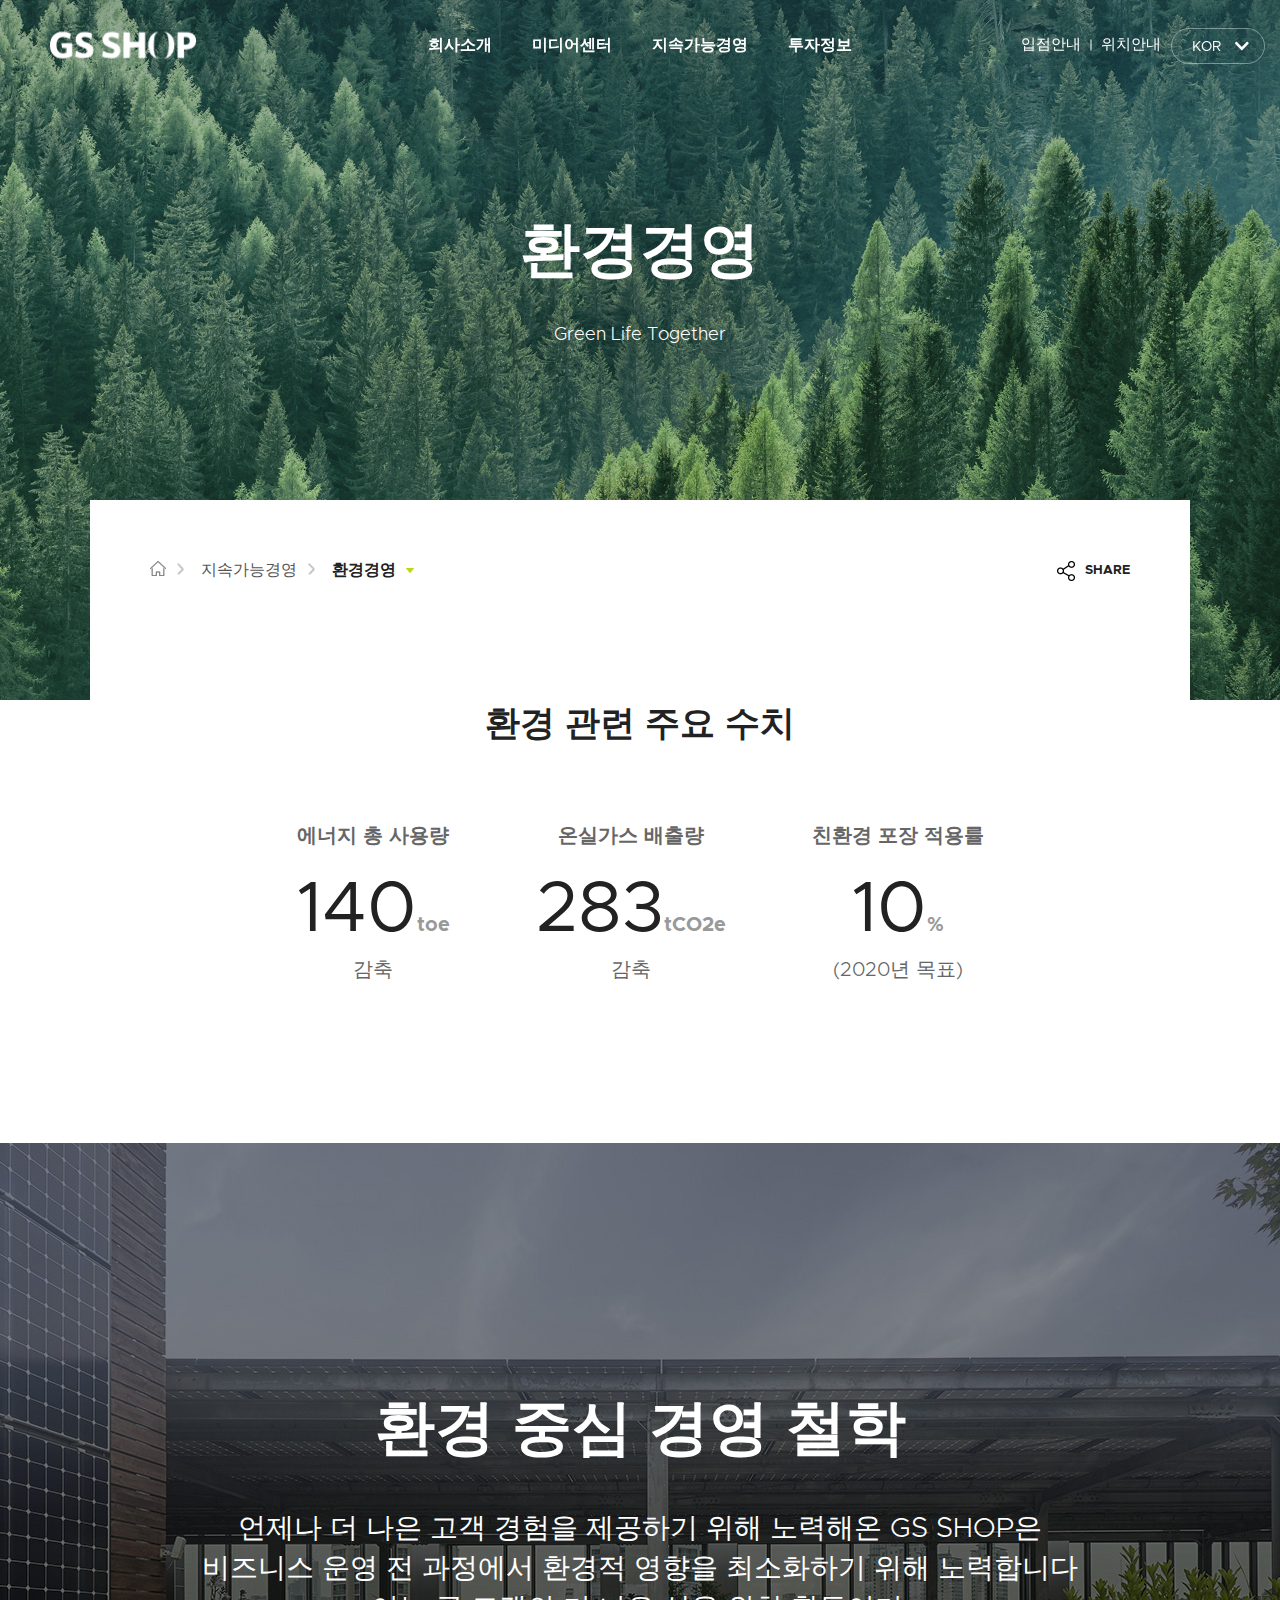
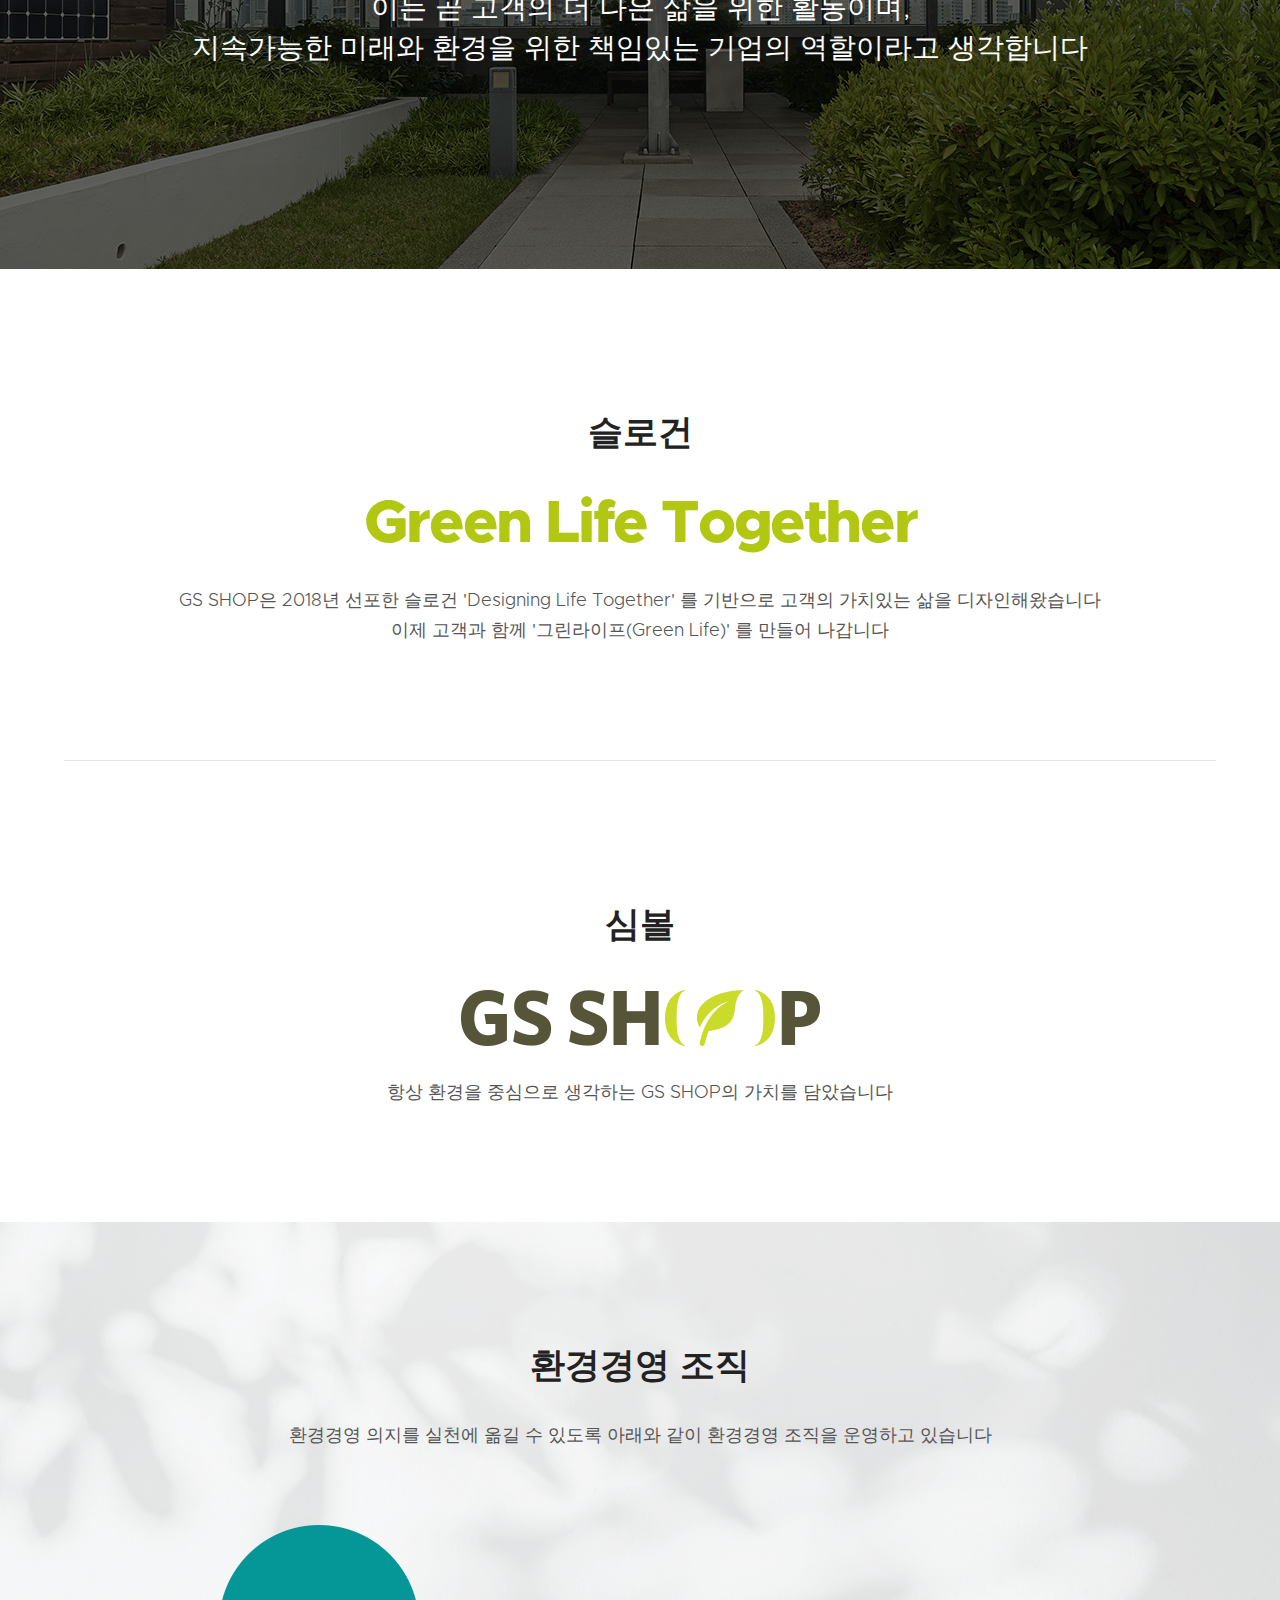
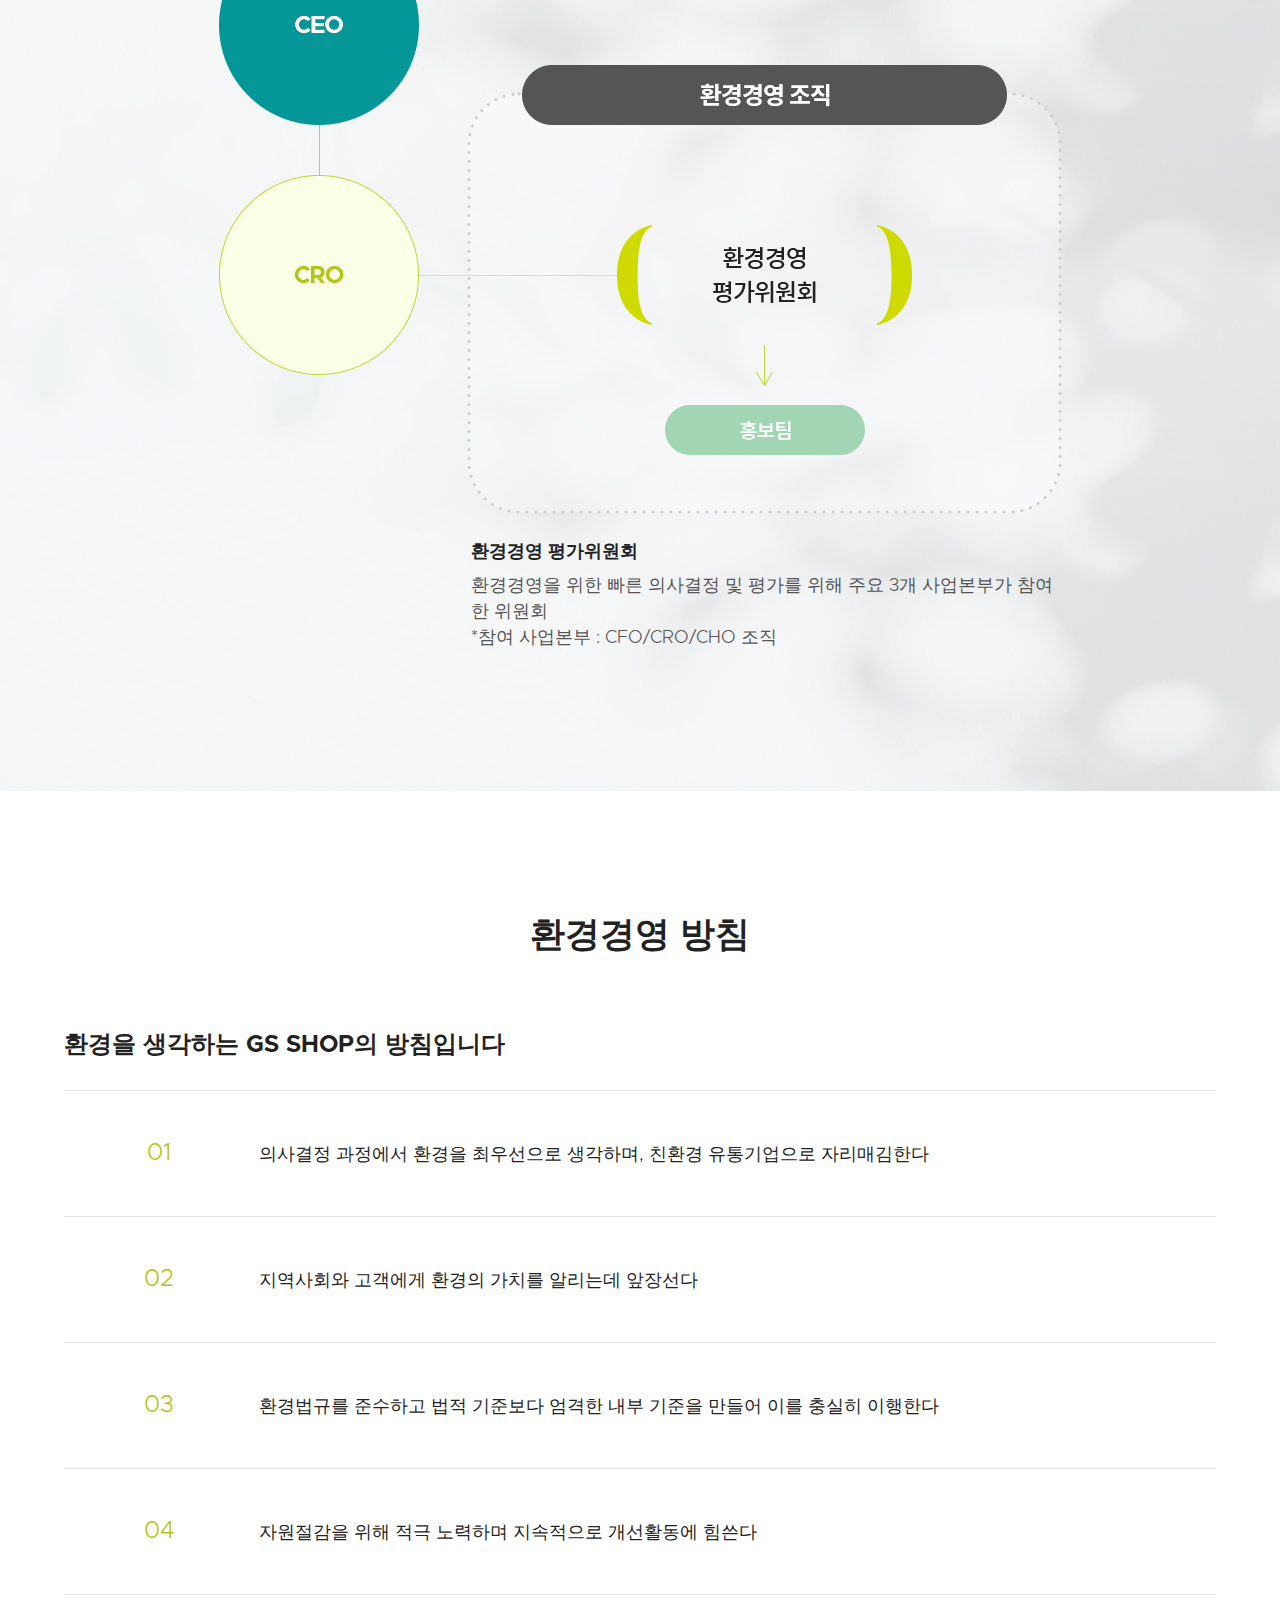
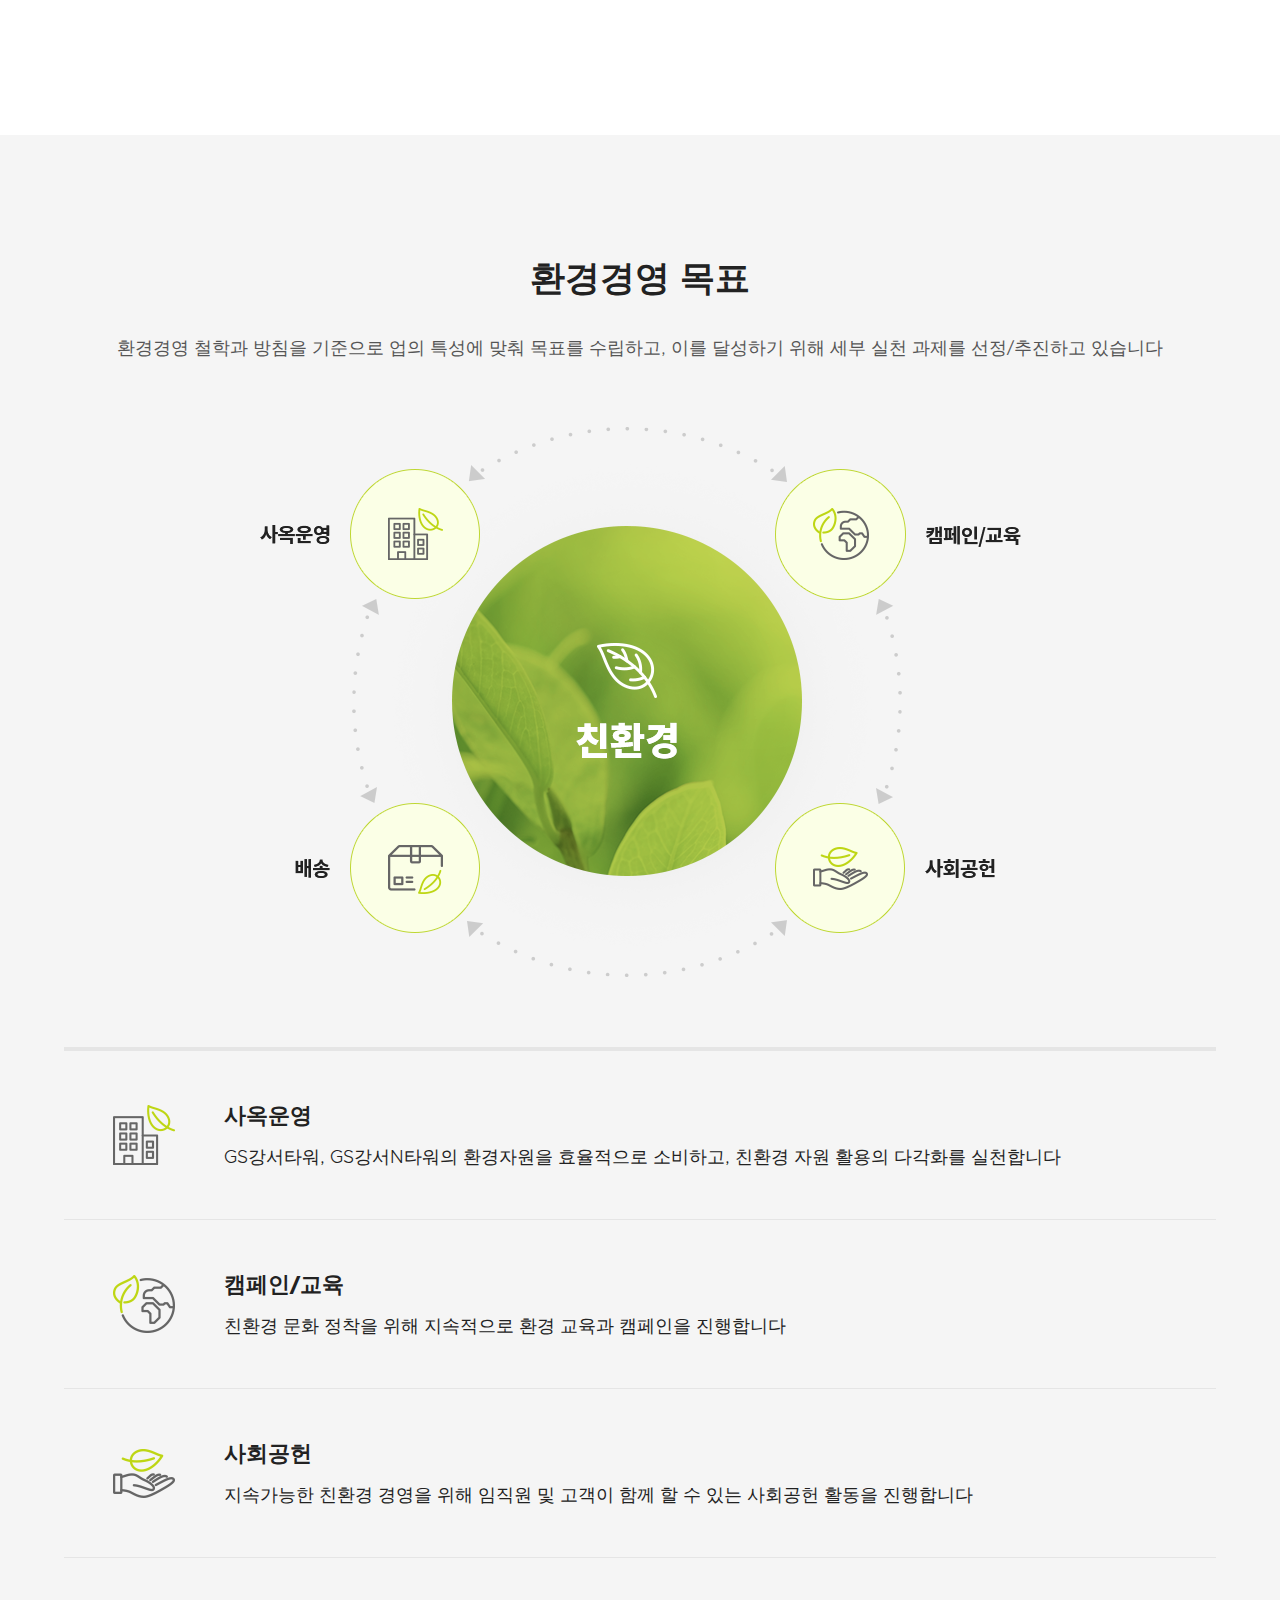
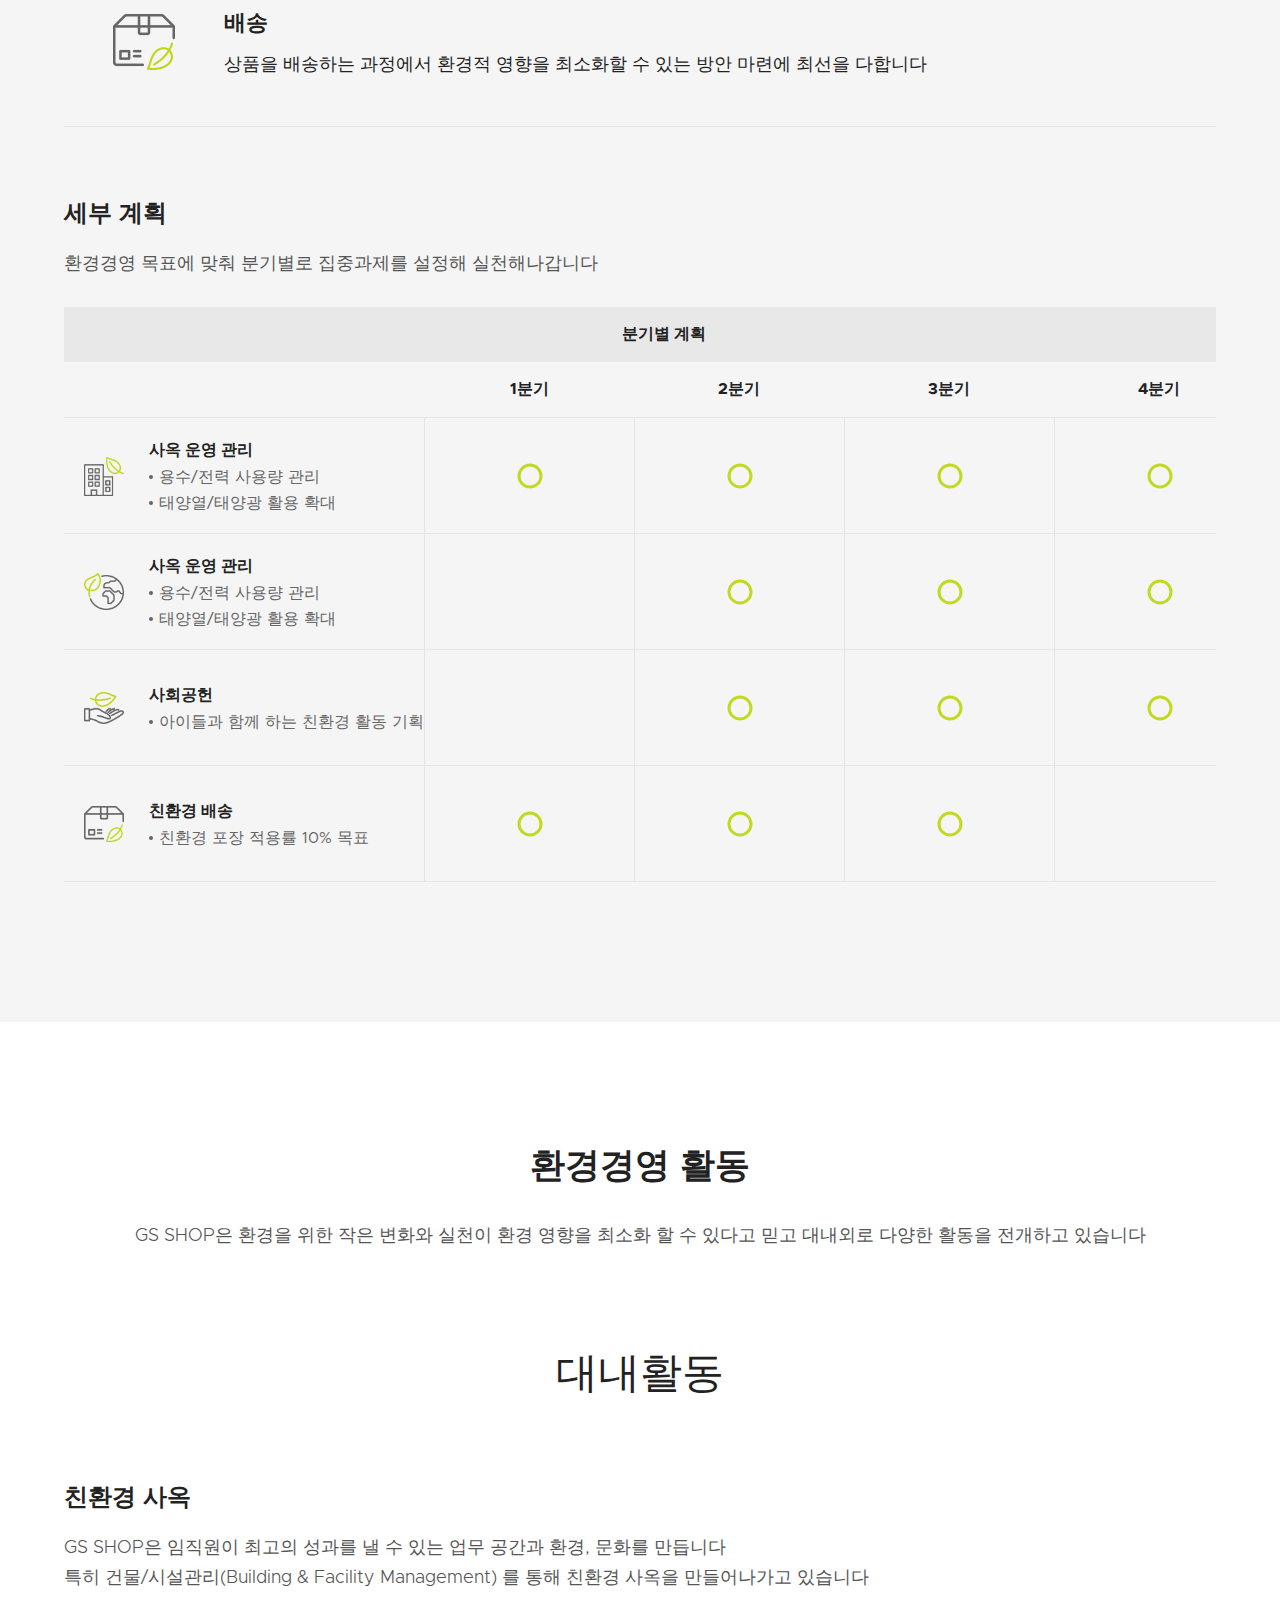
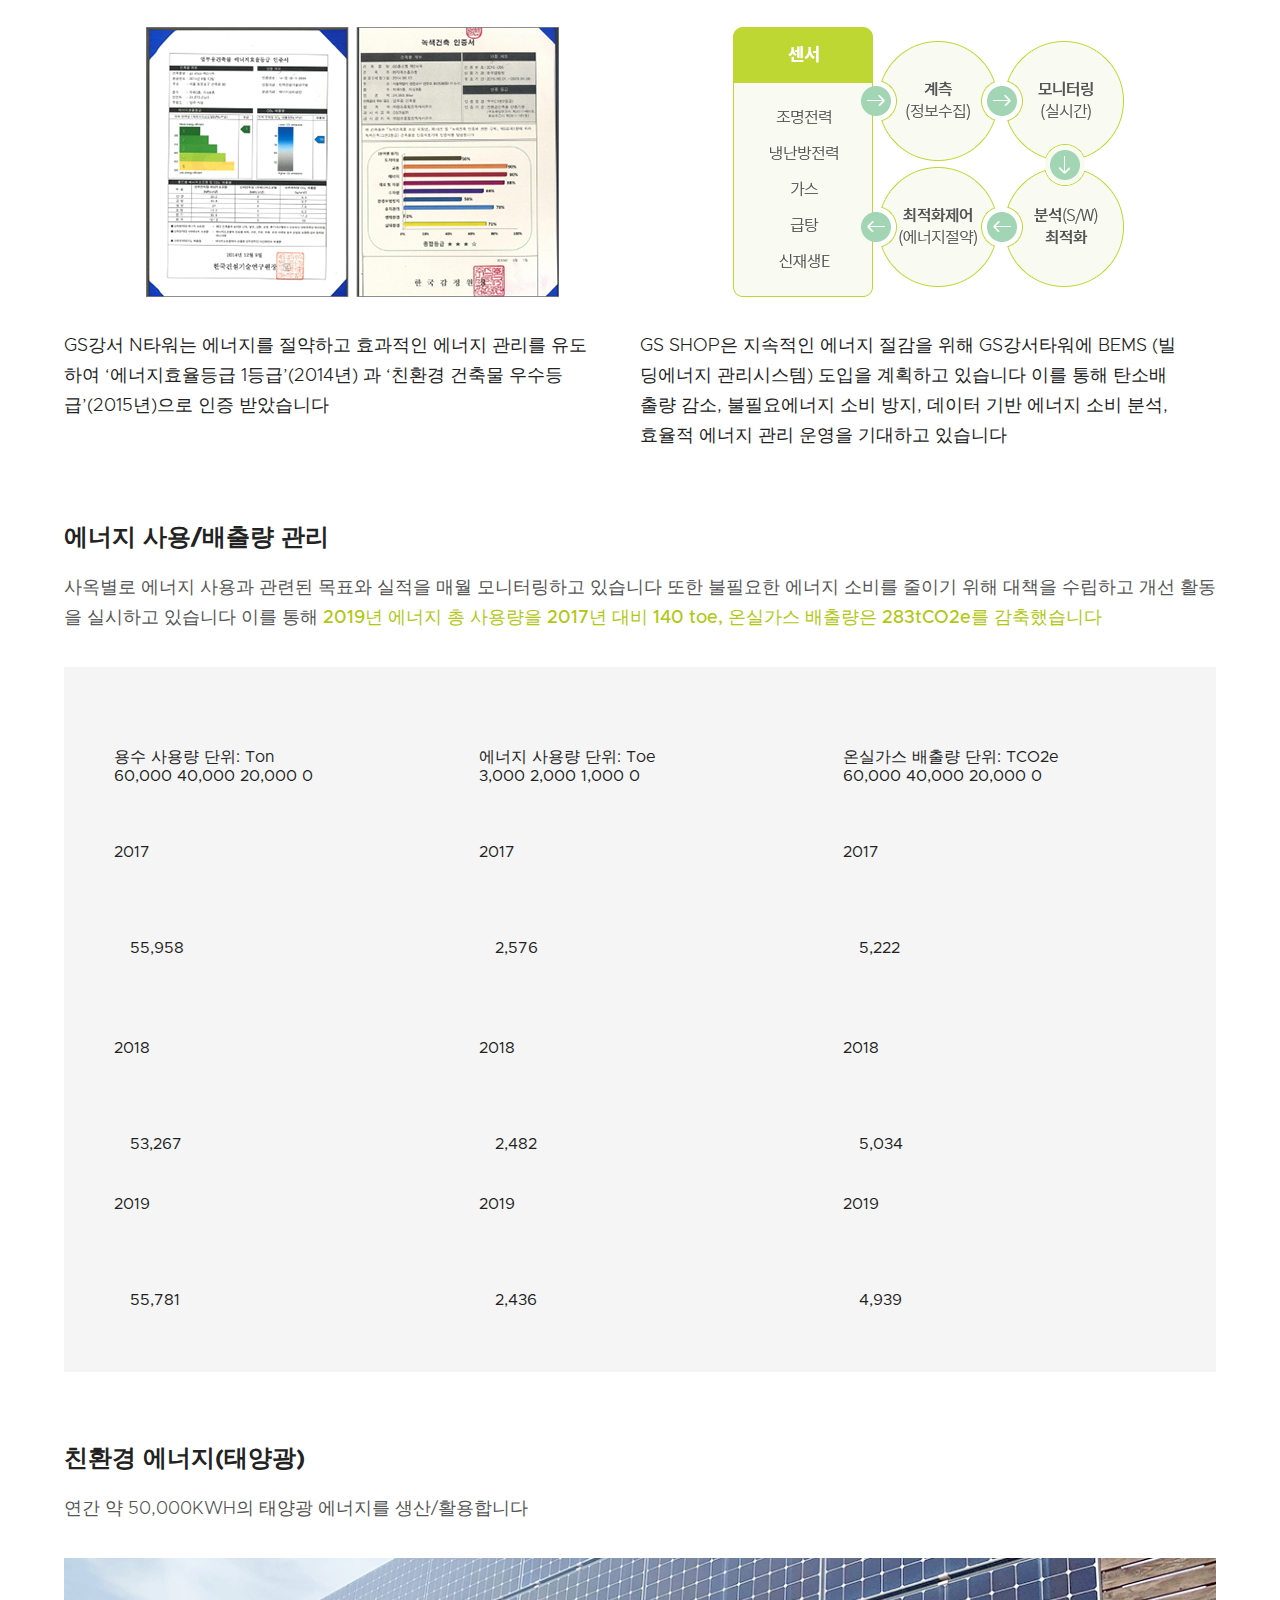
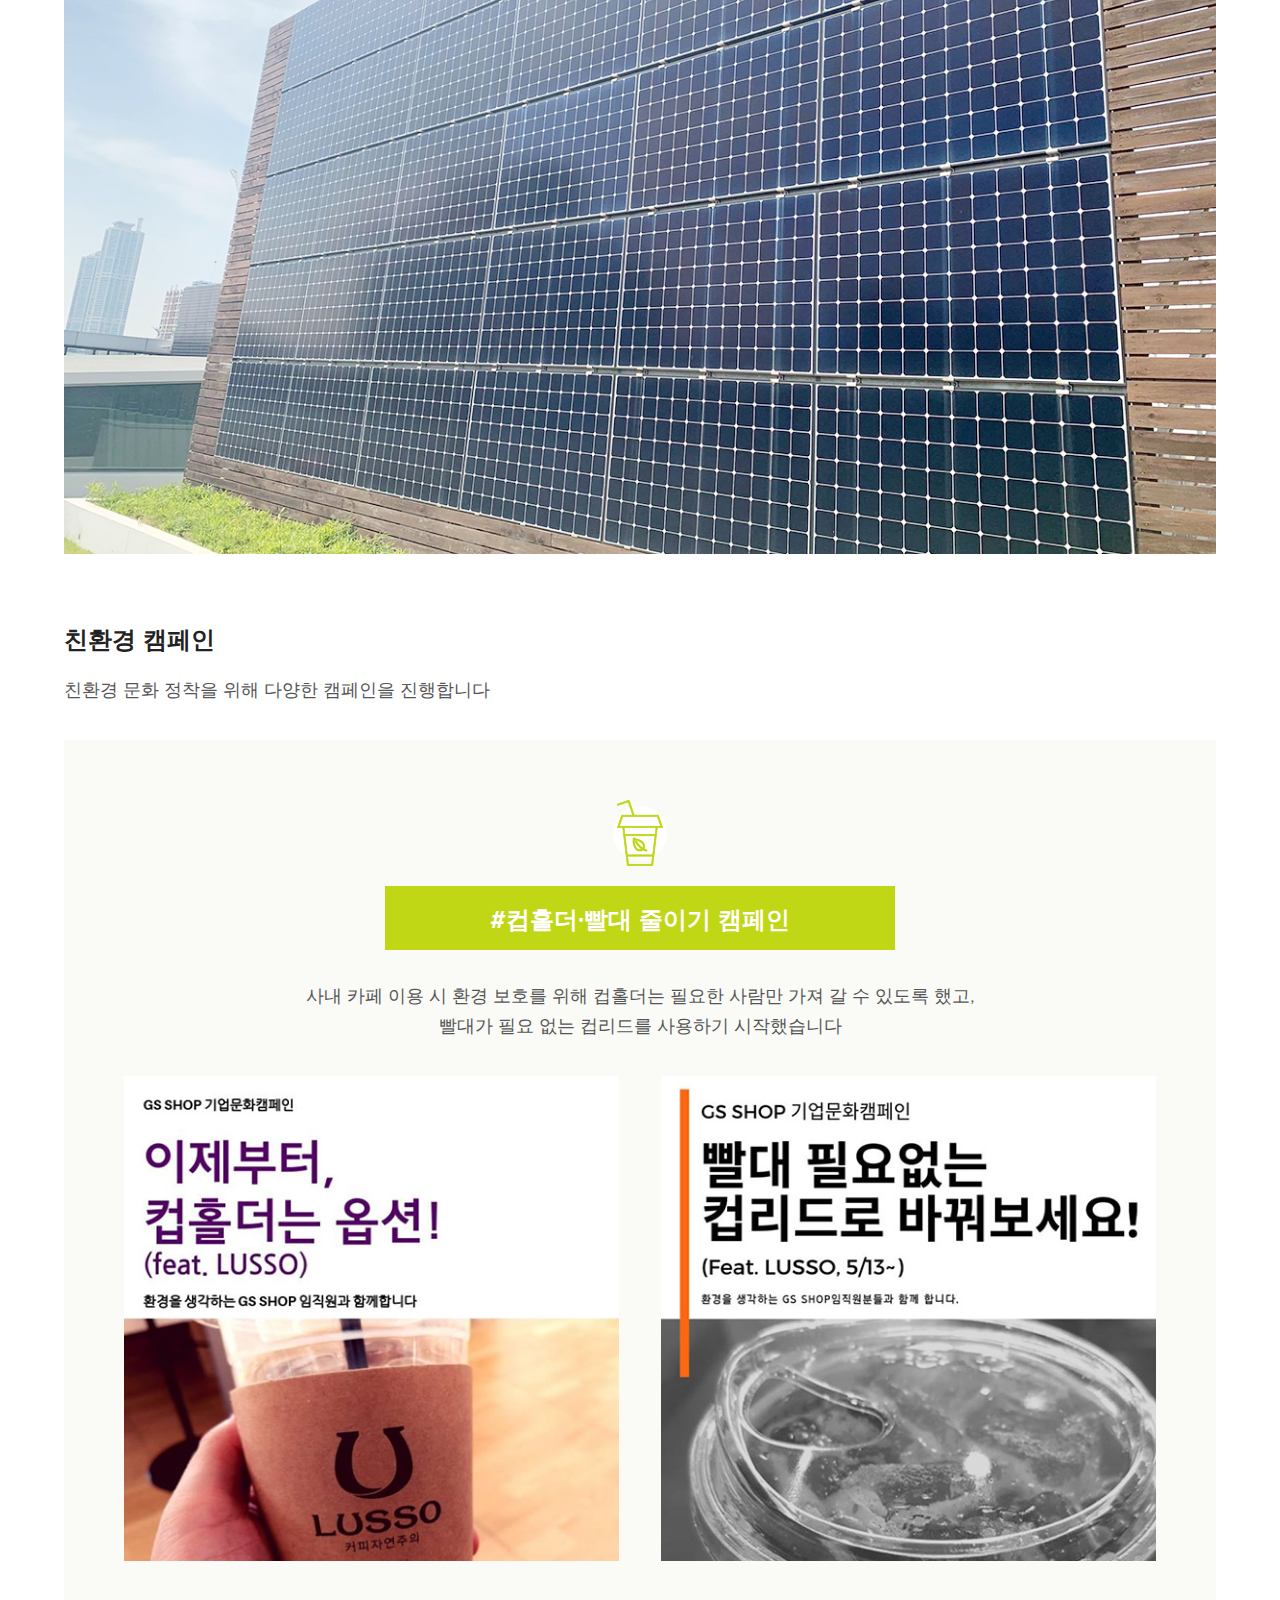
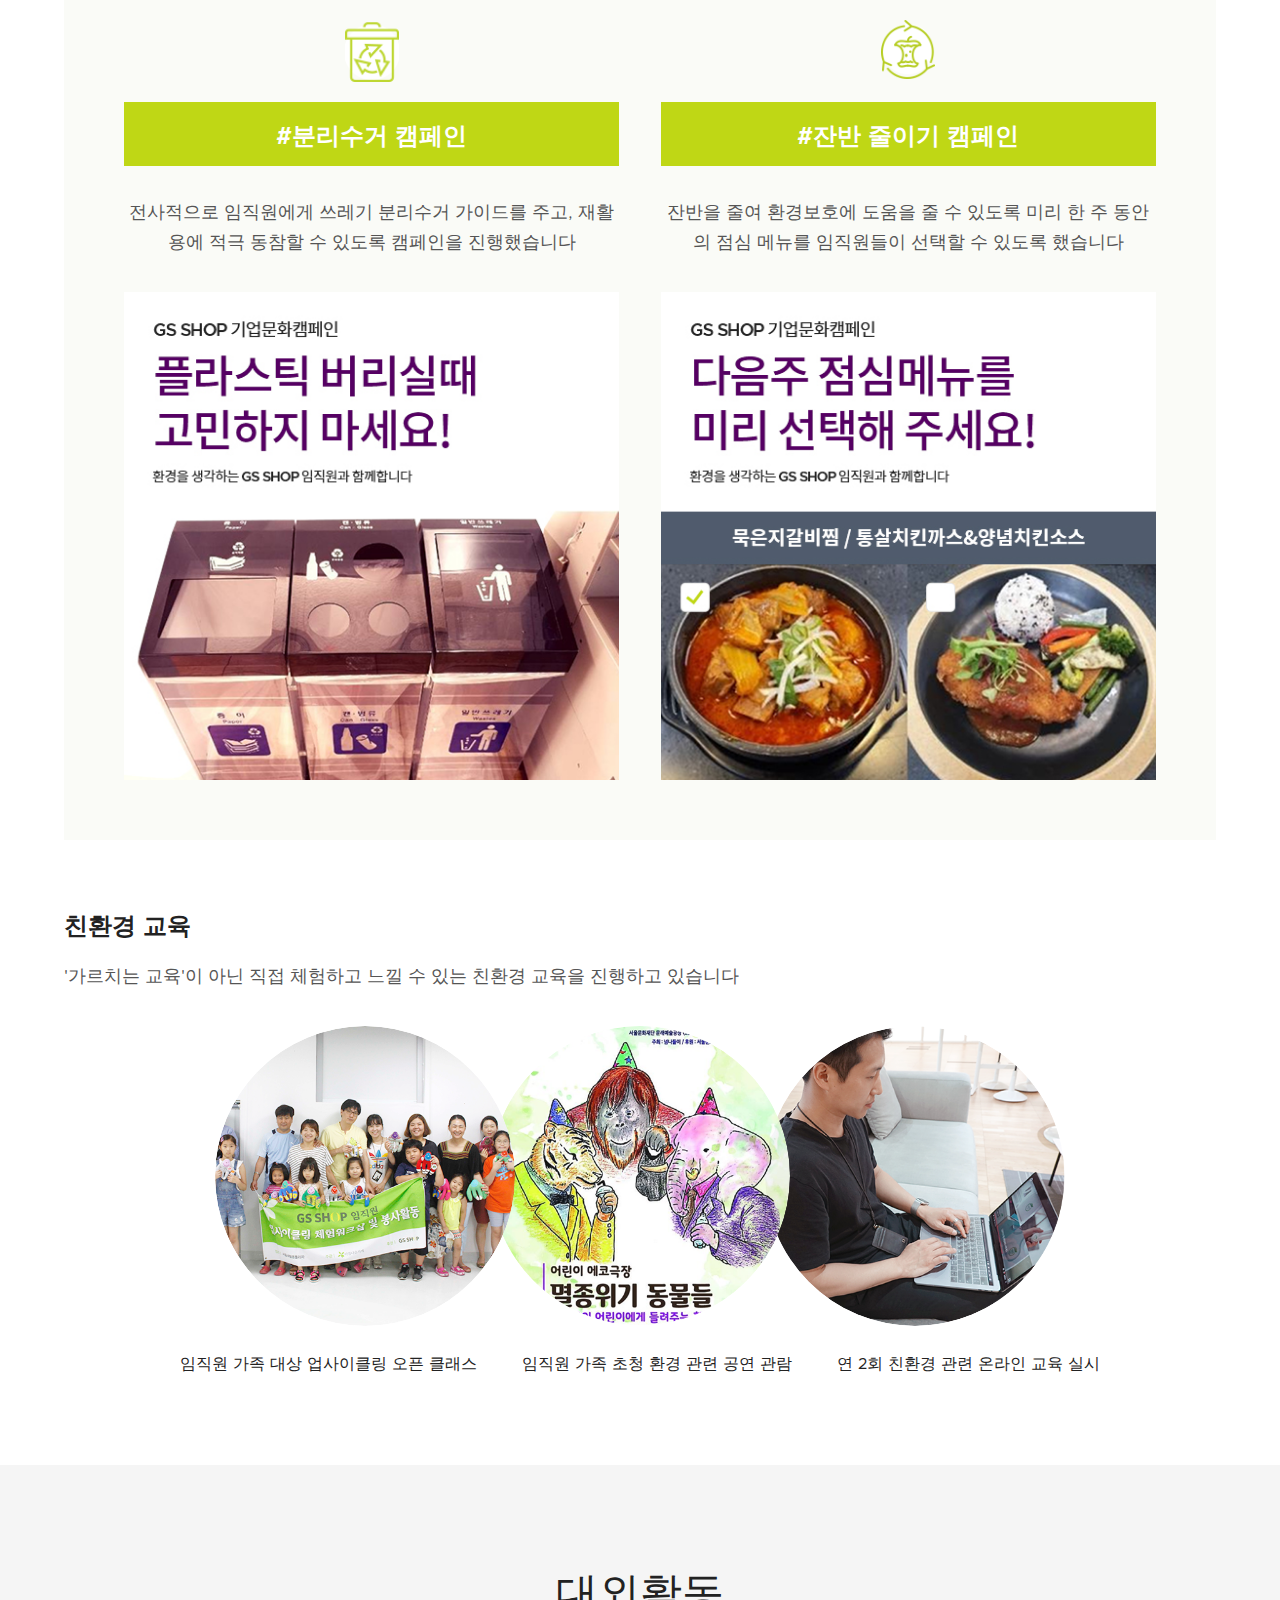
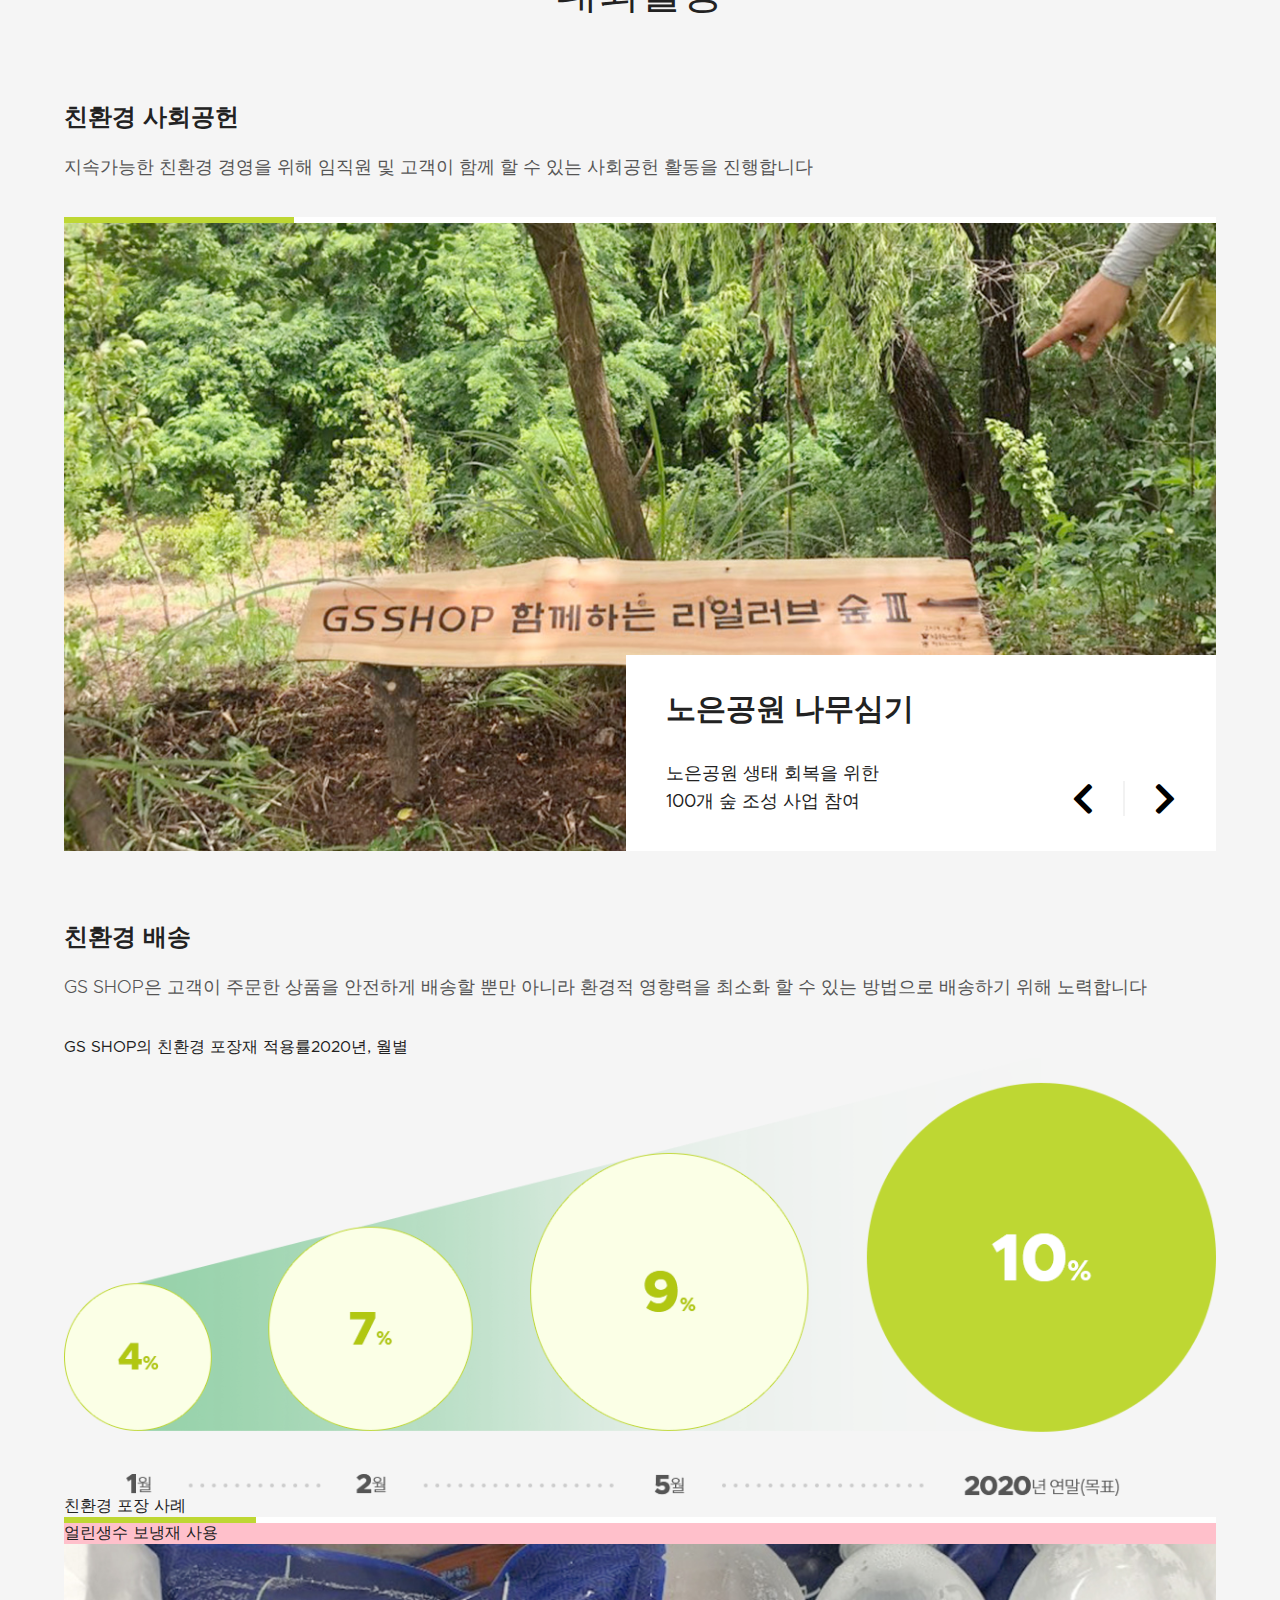
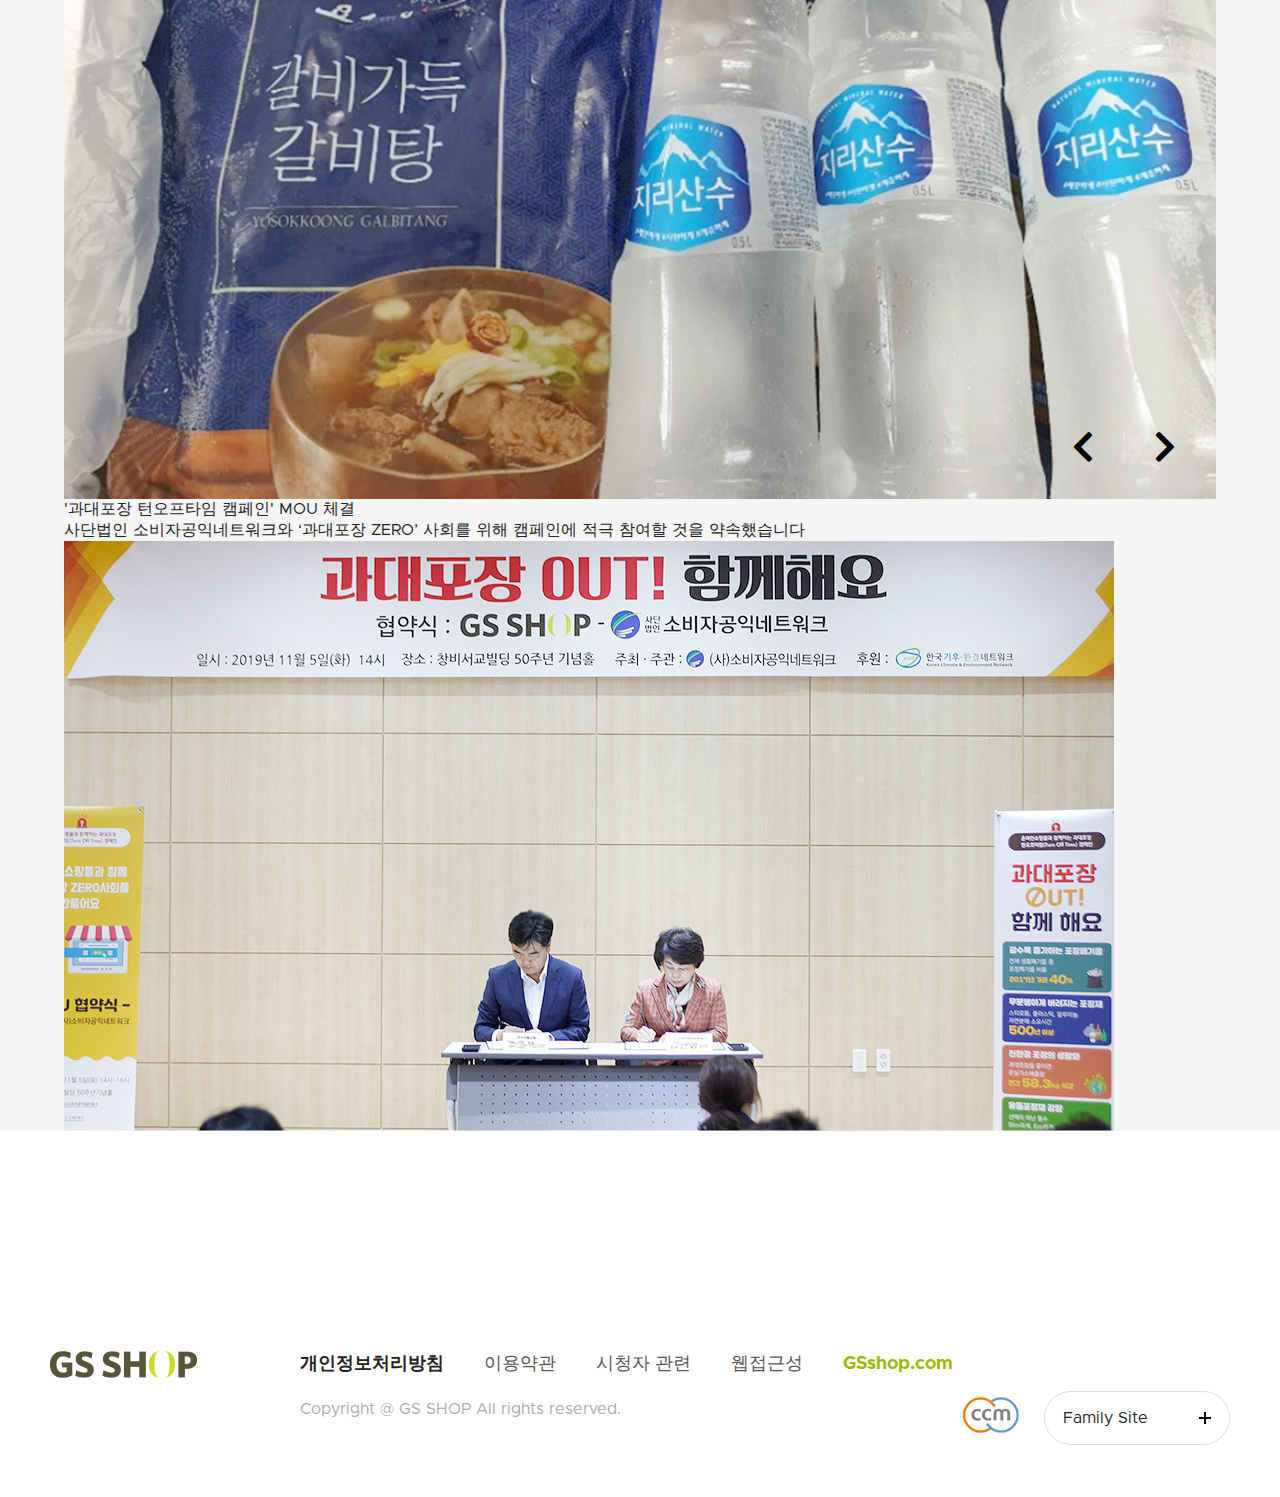
==== page/manege-environment.html @ 45866433 "Add files via upload" ====
<!DOCTYPE html>
<html lang="ko">
  <head>
    <meta charset="utf-8" />
    <meta http-equiv="X-UA-Compatible" content="IE=edge" />
    <meta name="viewport" content="width=device-width, initial-scale=1, viewport-fit=cover" />
    <meta name="keywords" content="GS SHOP, GS홈쇼핑, GS SHOP 홈페이지, GS홈쇼핑 홈페이지, GS홈쇼핑 기업사이트">
    <title>환경경영 | 지속가능경영 | GS SHOP</title>
    <meta name="description" content="GS SHOP(GS홈쇼핑)의 비전, 비즈니스, 기업문화, 뉴스, IR 관련 내용을 소개하는 공식 홈페이지 입니다. (지속가능경영 - 환경경영)">
    <link rel="shortcut icon" type="image/x-icon" href="../favicon.ico" />
    <link rel="stylesheet" href="../fa/css/all.min.css" />
    <link rel="stylesheet" href="../css/web-font.css" />
    <link rel="stylesheet" href="../css/style-pc.css" media="screen and (min-width: 1024px)" />
    <link rel="stylesheet" href="../css/style-m.css" media="screen and (max-width: 1023.9px)" />
    <script src="../js/jquery-3.5.1.min.js"></script>
    <script src="../js/common.js"></script>
  </head>

  <body class="sub manage environment">
    <div id="wrapper">
      <a href="#" id="skip-nav">메뉴 건너뛰기</a>
      <header id="header" class="">
        <h1><a href="../index.html"><img alt="GS SHOP" src="../img/logo_white.png" /><img alt="GS SHOP" src="../img/logo_color.png" /></a></h1>
        <a id="menu-m" href="#" class="mobile">
          <img alt="메뉴 열기" src="../img/icon-menu.png" />
          <img alt="메뉴 열기" src="../img/icon-menu-dark.png" />
        </a>
        <nav id="gnb">
          <ul class="pc">
            <li data-menu="introduce" class="">
              <a href="#">회사소개</a>
              <ul>
                <li data-menu="summary"><a href="#">회사개요</a></li>
                <li data-menu="history"><a href="#">연혁</a></li>
                <li data-menu="business"><a href="#">사업소개</a></li>
                <li data-menu="culture"><a href="#">기업문화</a></li>
              </ul>
            </li>
            <li data-menu="media">
              <a href="#">미디어센터</a>
              <ul>
                <li data-menu="news"><a href="#">NEWS</a></li>
                <li data-menu="on-air"><a href="#">ON-AIR</a></li>
                <li data-menu="indise-story"><a href="#">INSIDE STORY</a></li>
              </ul>
            </li>
            <li data-menu="manage">
              <a href="#">지속가능경영</a>
              <ul>
                <li data-menu="contribution"><a href="#">사회공헌</a></li>
                <li data-menu="environment"><a href="./page/manege-environment.html">환경경영</a></li>
                <li data-menu="shared-growth"><a href="#">동반성장</a></li>
                <li data-menu="future"><a href="#">미래성장</a></li>
                <li data-menu="ethics"><a href="#">윤리경영</a></li>
              </ul>
            </li>
            <li data-menu="invest" class="on">
              <a href="#">투자정보</a>
              <ul>
                <li data-menu="ir-info"><a href="#">IR정보</a></li>
                <li data-menu="performance"><a href="#">경영실적</a></li>
                <li data-menu="structure"><a href="#">기업지배구조</a></li>
              </ul>
            </li>
          </ul>
          <a class="hire pc" href="#">인재채용<br />바로가기</a>
  
          <div id="top-mobile" class="mobile">
            <a class="close mobile" href="#"><img src="../img/icon-close.png" alt="네비게이션 메뉴 닫기"></a>
            <a class="logo" href="index.html"><img alt="GS SHOP" src="../img/logo_color.png" /></a>
            <ul class="lang">
              <li class="on"><a href="#">KOR</a></li>
              <li><a href="#">ENG</a></li>
            </ul>
          </div>
          <div class="scroll mobile">
            <ul>
              <li data-menu="introduce">
                <a href="#">회사소개<i class="fas fa-chevron-down"><span>열기</span></i><i class="fas fa-chevron-up"><span>닫기</span></i></a>
                <ul>
                  <li data-menu="summary"><a href="#">회사개요</a></li>
                  <li data-menu="history"><a href="#">연혁</a></li>
                  <li data-menu="business"><a href="#">사업소개</a></li>
                  <li data-menu="culture"><a href="#">기업문화</a></li>
                </ul>
              </li>
              <li data-menu="media">
                <a href="#">미디어센터<i class="fas fa-chevron-down"><span>열기</span></i><i class="fas fa-chevron-up"><span>닫기</span></i></a>
                <ul>
                  <li data-menu="news"><a href="#">NEWS</a></li>
                  <li data-menu="on-air"><a href="#">ON-AIR</a></li>
                  <li data-menu="indise-story"><a href="#">INSIDE STORY</a></li>
                </ul>
              </li>
              <li data-menu="manage">
                <a href="#">지속가능경영<i class="fas fa-chevron-down"><span>열기</span></i><i class="fas fa-chevron-up"><span>닫기</span></i></a>
                <ul>
                  <li data-menu="contribution"><a href="#">사회공헌</a></li>
                  <li data-menu="environment"><a href="#">환경경영</a></li>
                  <li data-menu="shared-growth"><a href="#">동반성장</a></li>
                  <li data-menu="future"><a href="#">미래성장</a></li>
                  <li data-menu="ethics"><a href="#">윤리경영</a></li>
                </ul>
              </li>
              <li data-menu="invest" class="">
                <a href="#">투자정보<i class="fas fa-chevron-down"><span>열기</span></i><i class="fas fa-chevron-up"><span>닫기</span></i></a>
                <ul>
                  <li data-menu="ir-info"><a href="#">IR정보</a></li>
                  <li data-menu="performance"><a href="#">경영실적</a></li>
                  <li data-menu="structure"><a href="#">기업지배구조</a></li>
                </ul>
              </li>
            </ul>
            <a class="hire" href="#">인재채용<br />바로가기</a>
          </div>
          <p id="info-mobile" class="mobile">
            <a href="#">입점안내</a>
            <a href="#">위치안내</a>
          </p>
        </nav>
  
        <ul id="top-menu" class="pc">
          <li><a href="#">입점안내</a></li>
          <li><a href="#">위치안내</a></li>
          <li class="lang">
            <a href="#">KOR</a>
            <a href="#">ENG</a>
          </li>
          <span class="chevron">
            <i class="fas fa-chevron-down"><span>언어 열기</span></i>
            <i class="fas fa-chevron-up"><span>언어 닫기</span></i>
          </span>
        </ul>
      </header>

      <main id="main">
        <div id="sub-visual">
          <h2>환경경영<p>Green Life Together</p></h2>
          <nav id="lnb">
            <ol class="clearfix">
              <li><img src="../img/environment-icon-01.png" alt="home" /></li>
              <li>지속가능경영</li>
              <li class="nav">
                <em><a href="#">환경경영</a></em>
                <ul>
                  <li><a href="#">사회공헌</a></li>
                  <li><a href="#">환경경영</a></li>
                  <li><a href="#">동반성장</a></li>
                  <li><a href="#">미래성장</a></li>
                  <li><a href="#">윤리경영</a></li>
                </ul>
              </li>
            </ol>
            <a class="share" href="#">SHARE</a>
          </nav>
        </div>

        <section id="intro">
          <em class="title">환경 관련 주요 수치</em>
          <ul class="value">
            <li>
              에너지 총 사용량
              <em><strong>140<span class="unit">toe</span></strong>감축</em>
            </li>
            <li>
              온실가스 배출량
              <em><strong>283<span class="unit">tCO2e</span></strong>감축</em>
            </li>
            <li>
              친환경 포장 적용률
              <em><strong>10<span class="unit">%</span></strong>(2020년 목표)</em>
            </li>
          </ul>
          <div class="philosophy">
            <h3>환경 중심 경영 철학</h3>
            <p>언제나 더 나은 고객 경험을 제공하기 위해 노력해온 GS SHOP은<br />비즈니스 운영 전 과정에서 환경적 영향을 최소화하기 위해 노력합니다<br />이는 곧 고객의 더 나은 삶을 위한 활동이며,<br />지속가능한 미래와 환경을 위한 책임있는 기업의 역할이라고 생각합니다</p>
          </div>
          <div class="meaning">
            <em>슬로건</em>
            <strong>Green Life Together</strong>
            <p class="desc">GS SHOP은 2018년 선포한 슬로건 'Designing Life Together' 를 기반으로 고객의 가치있는 삶을 디자인해왔습니다<br />이제 고객과 함께 '그린라이프(Green Life)' 를 만들어 나갑니다</p>
          </div>
          <div class="meaning">
            <em>심볼</em>
            <strong><img src="../img/environment-symbol.png" alt="GS SHOP" /></strong>
            <p class="desc">항상 환경을 중심으로 생각하는 GS SHOP의 가치를 담았습니다</p>
          </div>
        </section>

        <section id="organize">
          <h3 class="title">환경경영 조직<p class="desc">환경경영 의지를 실천에 옮길 수 있도록 아래와 같이 환경경영 조직을 운영하고 있습니다</p></h3>
          <img src="../img/environment-organization.png" alt="">
          <div>
            <em>환경경영 평가위원회</em>
            <p class="desc">환경경영을 위한 빠른 의사결정 및 평가를 위해 주요 3개 사업본부가 참여한 위원회<br />*참여 사업본부 : CFO/CRO/CHO 조직</p>
          </div>

        </section>

        <section id="policy">
          <h3 class="title">환경경영 방침</h3>
          <em class="sub-title">환경을 생각하는 GS SHOP의 방침입니다</em>
          <ol class="list-table">
            <li><span>01</span> 의사결정 과정에서 환경을 최우선으로 생각하며, 친환경 유통기업으로 자리매김한다</li>
            <li><span>02</span> 지역사회와 고객에게 환경의 가치를 알리는데 앞장선다</li>
            <li><span>03</span> 환경법규를 준수하고 법적 기준보다 엄격한 내부 기준을 만들어 이를 충실히 이행한다</li>
            <li><span>04</span> 자원절감을 위해 적극 노력하며 지속적으로 개선활동에 힘쓴다</li>
          </ol>
        </section>

        <section id="goal">
          <h3 class="title">환경경영 목표<p class="desc">환경경영 철학과 방침을 기준으로 업의 특성에 맞춰 목표를 수립하고, 이를 달성하기 위해 세부 실천 과제를 선정/추진하고 있습니다</p></h3>
          <img src="../img/environment-goal.png" alt="친환경적인 사옥운영, 캠페인과 교육. 사회공헌, 배송">
          <ul class="list-table">
            <li>
              <em>사옥운영</em>
              <p>GS강서타워, GS강서N타워의 환경자원을 효율적으로 소비하고, 친환경 자원 활용의 다각화를 실천합니다</p>
            </li>
            <li>
              <em>캠페인/교육</em>
              <p>친환경 문화 정착을 위해 지속적으로 환경 교육과 캠페인을 진행합니다</p>
            </li>
            <li>
              <em>사회공헌</em>
              <p>지속가능한 친환경 경영을 위해 임직원 및 고객이 함께 할 수 있는 사회공헌 활동을 진행합니다</p>
            </li>
            <li>
              <em>배송</em>
              <p>상품을 배송하는 과정에서 환경적 영향을 최소화할 수 있는 방안 마련에 최선을 다합니다</p>
            </li>
          </ul>
          <em class="sub-title">세부 계획</em>
          <p class="desc">환경경영 목표에 맞춰 분기별로 집중과제를 설정해 실천해나갑니다</p>
          <div class="table-wrapper">
            <table>
              <caption>분기별 계획</caption>
              <thead>
                <tr>
                  <th></th>
                  <th>1분기</th>
                  <th>2분기</th>
                  <th>3분기</th>
                  <th>4분기</th>
                </tr>
              </thead>
              <tbody>
                <tr>
                  <th>
                    사옥 운영 관리
                    <ul>
                      <li>용수/전력 사용량 관리</li>
                      <li>태양열/태양광 활용 확대</li>
                    </ul>
                  </th>
                  <td class="circle">동그라미</td>
                  <td class="circle">동그라미</td>
                  <td class="circle">동그라미</td>
                  <td class="circle">동그라미</td>
                </tr>
                <tr>
                  <th>
                    사옥 운영 관리
                    <ul>
                      <li>용수/전력 사용량 관리</li>
                      <li>태양열/태양광 활용 확대</li>
                    </ul>
                  </th>
                  <td></td>
                  <td class="circle">동그라미</td>
                  <td class="circle">동그라미</td>
                  <td class="circle">동그라미</td>
                </tr>
                <tr>
                  <th>
                    사회공헌
                    <ul>
                      <li>아이들과 함께 하는 친환경 활동 기획</li>
                    </ul>
                  </th>
                  <td></td>
                  <td class="circle">동그라미</td>
                  <td class="circle">동그라미</td>
                  <td class="circle">동그라미</td>
                </tr>
                <tr>
                  <th>
                    친환경 배송
                    <ul>
                      <li>친환경 포장 적용률 10% 목표</li>
                    </ul>
                  </th>
                  <td class="circle">동그라미</td>
                  <td class="circle">동그라미</td>
                  <td class="circle">동그라미</td>
                  <td></td>
                </tr>
              </tbody>
            </table>
          </div>
        </section>

        <section id="activity">
          <h3 class="title">환경경영 활동 <p class="desc">GS SHOP은 환경을 위한 작은 변화와 실천이 환경 영향을 최소화 할 수 있다고 믿고 대내외로 다양한 활동을 전개하고 있습니다</p></h3>
          <dl>
            <dt><h4>대내활동</h4></dt>
            <dd>
              <ul>
                <li class="float-parent">
                  <em class="sub-title">친환경 사옥</em>
                  <p class="desc">GS SHOP은 임직원이 최고의 성과를 낼 수 있는 업무 공간과 환경, 문화를 만듭니다<br />특히 건물/시설관리(Building & Facility Management) 를 통해 친환경 사옥을 만들어나가고 있습니다</p>
                  <div class="left">
                    <img src="../img/environment-activity-in-01.jpg" alt="">
                    <p>GS강서 N타워는 에너지를 절약하고 효과적인 에너지 관리를 유도하여 ‘에너지효율등급 1등급’(2014년) 과 ‘친환경 건축물 우수등급’(2015년)으로 인증 받았습니다</p>
                  </div>
                  <div class="right">
                    <img src="../img/environment-activity-in-02.png" alt="">
                    <p>GS SHOP은 지속적인 에너지 절감을 위해 GS강서타워에 BEMS (빌딩에너지 관리시스템) 도입을 계획하고 있습니다 이를 통해 탄소배출량 감소, 불필요에너지 소비 방지, 데이터 기반 에너지 소비 분석, 효율적 에너지 관리 운영을 기대하고 있습니다</p>
                  </div>
                </li>
                <li>
                  <em class="sub-title">에너지 사용/배출량 관리</em>
                  <p class="desc">사옥별로 에너지 사용과 관련된 목표와 실적을 매월 모니터링하고 있습니다 또한 불필요한 에너지 소비를 줄이기 위해 대책을 수립하고 개선 활동을 실시하고 있습니다 이를 통해 <span>2019년 에너지 총 사용량을 2017년 대비 140 toe, 온실가스 배출량은 283tCO2e를 감축했습니다</span></p>
                  <ul id="graph">
                    <li>
                      <em>용수 사용량</em>
                      <span>단위: Ton</span>
                      <div class="markig">
                        <span>60,000</span>
                        <span>40,000</span>
                        <span>20,000</span>
                        <span>0</span>
                      </div>
                      <dl>
                        <dt>2017</dt>
                        <dd>55,958</dd>
                        <dt>2018</dt>
                        <dd>53,267</dd>
                        <dt>2019</dt>
                        <dd>55,781</dd>
                      </dl>
                    </li>
                    <li>
                      <em>에너지 사용량</em>
                      <span>단위: Toe</span>
                      <div class="markig">
                        <span>3,000</span>
                        <span>2,000</span>
                        <span>1,000</span>
                        <span>0</span>
                      </div>
                      <dl>
                        <dt>2017</dt>
                        <dd>2,576</dd>
                        <dt>2018</dt>
                        <dd>2,482</dd>
                        <dt>2019</dt>
                        <dd>2,436</dd>
                      </dl>
                    </li>
                    <li>
                      <em>온실가스 배출량</em>
                      <span>단위: TCO2e</span>
                      <div class="markig">
                        <span>60,000</span>
                        <span>40,000</span>
                        <span>20,000</span>
                        <span>0</span>
                      </div>
                      <dl>
                        <dt>2017</dt>
                        <dd>5,222</dd>
                        <dt>2018</dt>
                        <dd>5,034</dd>
                        <dt>2019</dt>
                        <dd>4,939</dd>
                      </dl>
                    </li>
                  </ul>
                </li>
                <li>
                  <em class="sub-title">친환경 에너지(태양광)</em>
                  <p class="desc">연간 약 50,000KWH의 태양광 에너지를 생산/활용합니다</p>
                  <img src="../img/environment-activity-in-03.jpg" alt="태양광 에너지">
                </li>
                <li>
                  <em class="sub-title">친환경 캠페인</em>
                  <p class="desc">친환경 문화 정착을 위해 다양한 캠페인을 진행합니다</p>
                  <ul id="campain" class="float-parent">
                    <li class="float-parent">
                      <em>#컵홀더∙빨대 줄이기 캠페인</em>
                      <p class="desc">사내 카페 이용 시 환경 보호를 위해 컵홀더는 필요한 사람만 가져 갈 수 있도록 했고,<br />빨대가 필요 없는 컵리드를 사용하기 시작했습니다</p>
                      <img class="left" src="../img/environment-activity-in-04.jpg" alt="GS SHOP 기업문화캠페인 이제부터, 컵홀더는 옵션!(feat. LUSSO) 환경을 생각하는 GS SHOP 임직원과 함께합니다">
                      <img class="right" src="../img/environment-activity-in-05.jpg" alt="GS SHOP 기업문화캠페인 빨때 필요없는 컵리드로 바꿔보세요!(feat. LUSSO, 5/31~) 환경을 생각하는 GS SHOP 임직원과 함께합니다">
                    </li>
                    <li class="left">
                      <em>#분리수거 캠페인</em>
                      <p class="desc">전사적으로 임직원에게 쓰레기 분리수거 가이드를 주고, 재활용에 적극 동참할 수 있도록 캠페인을 진행했습니다</p>
                      <img src="../img/environment-activity-in-06.jpg" alt="GS SHOP 기업문화캠페인 플라스틱 버리실때 고민하지 마세요! 환경을 생각하는 GS SHOP 임직원과 함께합니다">
                    </li>
                    <li class="right">
                      <em>#잔반 줄이기 캠페인</em>
                      <p class="desc">잔반을 줄여 환경보호에 도움을 줄 수 있도록 미리 한 주 동안의 점심 메뉴를 임직원들이 선택할 수 있도록 했습니다</p>
                      <img src="../img/environment-activity-in-07.jpg" alt="GS SHOP 기업문화캠페인 다음주 점심메뉴를 미리 선택해 주세요! 환경을 생각하는 GS SHOP 임직원과 함께합니다">
                    </li>
                  </ul>
                </li>
                <li id="education">
                  <em class="sub-title">친환경 교육</em>
                  <p class="desc">'가르치는 교육'이 아닌 직접 체험하고 느낄 수 있는 친환경 교육을 진행하고 있습니다</p>
                  <ul>
                    <li>
                      <img src="../img/environment-activity-in-08.png" alt="임직원 가족 대상 업사이클링 오픈 클래스">
                    </li>
                    <li>
                      <img src="../img/environment-activity-in-09.png" alt="임직원 가족 초청 환경 관련 공연 관람">
                    </li>
                    <li>
                      <img src="../img/environment-activity-in-10.png" alt="연 2회 친환경 관련 온라인 교육 실시">
                    </li>
                  </ul>
                  <div class="img-txt">
                    <span>임직원 가족 대상 업사이클링 오픈 클래스</span>
                    <span>임직원 가족 초청 환경 관련 공연 관람</span>
                    <span>연 2회 친환경 관련 온라인 교육 실시</span>
                  </div>
                </li>
              </ul>
            </dd>
            <dt><h4>대외활동</h4></dt>
            <dd>
              <ul>
                <li>
                  <em class="sub-title">친환경 사회공헌</em>
                  <p class="desc">지속가능한 친환경 경영을 위해 임직원 및 고객이 함께 할 수 있는 사회공헌 활동을 진행합니다</p>
                  <div class="slide slide1">
                    <div class="status"><span></span></div>
                    <div class="box">
                      <p class="dummy"><img alt="" src="../img/environment-activity-out-01.jpg" /></p>
                      <ul>
                        <li><img src="../img/environment-activity-out-01.jpg" alt="GS SHOP 함께하는 리얼러브 숲3"></li>
                        <li><img src="../img/environment-activity-out-02.jpg" alt="GS SHOP 함께하는 리얼러브 숲3"></li>
                        <li><img src="../img/environment-activity-out-03.jpg" alt="GS SHOP 함께하는 리얼러브 숲3"></li>
                        <li><img src="../img/environment-activity-out-04.jpg" alt="GS SHOP 함께하는 리얼러브 숲3"></li>
                        <li><img src="../img/environment-activity-out-05.jpg" alt="GS SHOP 함께하는 리얼러브 숲3"></li>
                      </ul>
                    </div>
                    <ul class="slide-text">
                      <li>
                        <em>노은공원 나무심기</em>
                        노은공원 생태 회복을 위한<br />100개 숲 조성 사업 참여
                      </li>
                      <li>
                        <em>행복한 나눔 설립지원 및 물품 기부</em>
                        반품 재고 등을 기부해 물건의<br />재사용과 재순환을 도모
                      </li>
                      <li>
                        <em>리사이클링 소재 활용 어린이 창의교육</em>
                        리사이클링 소재를 재해석하고 재창조해<br />창의력을 키워주는 사회공헌 프로그램 운영
                      </li>
                      <li>
                        <em>Youth Media Creators</em>
                        청소년들이 환경문제에 대한 내용을 담은<br />영상을 제작, 상영할 수 있도록 지원
                      </li>
                      <li> 
                        <em>환경 분야 스타트업 지원</em>
                        소셜임팩트 프로젝트 통해 환경분야<br />스타트업 10개팀 후원<span>(누적)</span>
                      </li>
                    </ul>
                    <p class="control">
                      <a href="#" class="prev on"><i class="fas fa-chevron-left"><span>이전</span></i></a>
                      <a href="#" class="next on"><i class="fas fa-chevron-right"><span>다음</span></i></a>
                    </p>
                  </div>
                </li>
                <li class="delivery">
                  <em class="sub-title">친환경 배송</em>
                  <p class="desc">GS SHOP은 고객이 주문한 상품을 안전하게 배송할 뿐만 아니라 환경적 영향력을 최소화 할 수 있는 방법으로 배송하기 위해 노력합니다</p>
                  <ul>
                    <li>
                      <em>GS SHOP의 친환경 포장재 적용률<span>2020년, 월별</span></em>
                      <img src="../img/environment-activity-out-06.png" alt="1월은 4%, 2월은 7%, 5월은 9%, 2020년 연말 목표는 10%">
                    </li>
                    <li>
                      <em>친환경 포장 사례</em>
                      <div class="slide slide2">
                        <div class="status"><span></span></div>
                        <div class="box">
                          <p class="dummy"><img alt="" src="../img/environment-activity-out-07.jpg" /></p>
                          <ul>
                            <li>
                              <em>얼린생수 보냉재 사용</em>
                              <img src="../img/environment-activity-out-07.jpg" alt="얼린생수 보냉제">
                            </li>
                            <li>
                              <em>박스 포장 대신 재활용 파우치 사용</em>
                              <img src="../img/environment-activity-out-08.jpg" alt="재활용 파우치">
                            </li>
                            <li>
                              <em>비닐테이프 필요 없는 조립형 박스 도입</em>
                              <img src="../img/environment-activity-out-09.jpg" alt="비닐테이프 필요 없는 조립형 박스">
                            </li>
                            <li>
                              <em>비닐테이프 필요 없는 핑거박스 도입</em>
                              <img src="../img/environment-activity-out-10.jpg" alt="비닐테이프 필요 없는 핑거박스">
                            </li>
                            <li>
                              <em>종이 완충재 사용</em>
                              <img src="../img/environment-activity-out-11.jpg" alt="종이 완충재">
                            </li>
                            <li>
                              <em>컬러잉크를 사용하지 않은 친환경 박스</em>
                              <img src="../img/environment-activity-out-12.jpg" alt="컬러잉크를 사용하지 않은 친환경 박스">
                            </li>
                          </ul>
                        </div>
                        <p class="control">
                          <a href="#" class="prev on"><i class="fas fa-chevron-left"><span>이전</span></i></a>
                          <a href="#" class="next on"><i class="fas fa-chevron-right"><span>다음</span></i></a>
                        </p>
                      </div>
                    </li>
                    <li>
                      <em>'과대포장 턴오프타임 캠페인' MOU 체결</em>
                      <p>사단법인 소비자공익네트워크와 ‘과대포장 ZERO’ 사회를 위해 캠페인에 적극 참여할 것을 약속했습니다</p>
                      <img src="../img/environment-activity-out-13.jpg" alt="과대포장 턴오프타임 캠페인">
                    </li>
                  </ul>
                </li>
              </ul>
            </dd>
          </dl>
        </section>
      </main>

      <footer id="footer">
        <ul class="link">
          <li><a href="#">개인정보처리방침</a></li>
          <li><a href="#">이용약관</a></li>
          <li><a href="#">시청자 관련</a></li>
          <li><a href="#">웹접근성</a></li>
          <li><a href="#">GSshop.com</a></li>
        </ul>
        <span>Copyright @ GS SHOP All rights reserved.</span>
        <div id="footer-menu">
          <a href="#"><img alt="소비자중심경영 인증제도 CCM" src="../img/iconFooter_ccm.png" /></a>
          <button type="button" class="family ">
            Family Site
            <span class="more"></span>
            <ul>
              <li>
                <em>자매사</em>
                <ul>
                  <li><a href="#">GS</a></li>
                  <li><a href="#">GS칼텍스</a></li>
                  <li><a href="#">GS리테일</a></li>
                  <li><a href="#">GS EPS</a></li>
                  <li><a href="#">GS건설</a></li>
                  <li><a href="#">GS글로벌</a></li>
                  <li><a href="#">GS스포츠</a></li>
                  <li><a href="#">GS에너지</a></li>
                  <li><a href="#">GS E&R</a></li>
                </ul>
              </li>
              <li>
                <em>자회사</em>
                <ul>
                  <li><a href="#">GS텔레서비스</a></li>
                  <li><a href="#">텐바이텐</a></li>
                </ul>
              </li>
            </ul>
          </button>
        </div>
      </footer>
    </div>
  </body>

  <script>
    'use strict';

    setImageSlide ('.slide.slide1', 1, true);
    setImageSlide ('.slide.slide2', 1, false);

    function setImageSlide(selector, first, text) {
      var $selector = $(selector);
      var numSlide = $selector.find('.box li').length;
      var slideNow = 0;
      var slidePrev = 0;
      var slideNext = 0;
      var slideFirst = first;
      var status = 0;
      var sllideText = text;

      $selector.find('.box li').each(function(i) {
        $(this).css({'left': (i * 100) + '%', 'display': 'block'});
      });
      showSlide(slideFirst);
      
      $selector.find('a.prev').on('click', function() {
        showSlide(slidePrev);
      });

      $selector.find('a.next').on('click', function() {
        showSlide(slideNext);
      });

      function showSlide(n) {
        if (slideNow === 0) {
          $selector.find('.box ul').css({'transition': 'none', 'left': -((n - 1) * 100) + '%'});
        } else {
          $selector.find('.box ul').css({'transition': 'left 0.5s', 'left': -((n - 1) * 100) + '%'});
        }
        slideNow = n;
        slidePrev = (n === 1) ? numSlide : (n - 1);
        slideNext = (n === numSlide) ? 1 : (n + 1);
        status = slideNow / numSlide * 100;
        $selector.find('.status > span').css({'width': status + '%'});

        if (sllideText === true) {
          // 여기선 트랜지션 none
          $selector.find('ul.slide-text > li').css({'opacity': '0'});
          // 여기선 트랜지션 주기
          $selector.find('ul.slide-text > li:eq(' + (n-1) + ')').css({'opacity': '1'});
        }
      }
    }

    $('#sub-visual > nav > ol > li.nav > em > a').on('click', function() {
      $(this).parent().parent().toggleClass('open');
    });
    
  </script>
</html>
---- css/web-font.css ----
@charset "utf-8";

@font-face {
  font-family: 'Metropolis';
  font-weight: 300;
  src: url(../font/Metropolis-Light.woff) format('woff');
}

@font-face {
  font-family: 'Metropolis';
  font-weight: 400;
  src: url(../font/Metropolis-Regular.woff) format('woff');
}

@font-face {
  font-family: 'Metropolis';
  font-weight: 500;
  src: url(../font/Metropolis-Medium.woff) format('woff');
}

@font-face {
  font-family: 'Metropolis';
  font-weight: 700;
  src: url(../font/Metropolis-Bold.woff) format('woff');
}

@font-face {
  font-family: 'Metropolis';
  font-weight: 800;
  src: url(../font/Metropolis-ExtraBold.woff) format('woff');
}
---- css/style-pc.css ----
@charset "utf-8";

/* reset */
html {-webkit-text-size-adjust: none; text-size-adjust: none;}
body {margin: 0;}
h1, h2, h3, h4, h5, h6, p, ul, ol, li , dl, dd {margin: 0; padding: 0;}
li {list-style: none;}
a {color: inherit; text-decoration: none;}
em {font-style: normal;}
img {max-width: 100%; vertical-align: middle;}
.mobile {display: none !important;}
br.only-m {content: '';}
br.only-m:after {content: '\00a0';}
.ir-hidden {position: absolute; left: -9999px;}
i[class^="fas"] {position: relative; display: inline-block; vertical-align: middle; overflow: hidden;}
i[class^="fas"] span {position: absolute; left: -9999px;}
button {background: none; text-align: left; font-size: inherit; font-family: inherit; color: inherit; outline: none;}
.clearfix::after {content: ''; display: block; clear: both;}
table {border-collapse: collapse; border-spacing: 0; } 
th, td { display: inline-block; white-space: nowrap; text-align: left;}


/* common */
body {font-family: 'Metropolis', sans-serif; font-weight: 400; font-size: 16px; color: #222222;}
#wrapper {position: relative; min-width: 1024px; overflow: hidden;}
#skip-nav {position: fixed; left: 0; top: -30px; width: 100%; height: 30px; line-height: 30px; text-align: center; background: #cccccc; transition: all 0.3s; z-index: 99999;}
#skip-nav:focus {top: 0;}
#header {position: fixed; left: 0; top: 0; width: 100%; height: 90px; z-index: 10000;}
#header::before {content: ''; position: absolute; left: 0; top: 0; width: 100%; height: 0; transition: height 0.3s; background: #ffffff;}
#header::after {content: ''; position: absolute; left: 0; top: 100%; width: 100%; height: 1px; background: #dddddd; opacity: 0;}
#header h1 {position: absolute; left: 50px; top: 0; width: 146px; height: 100%;}
#header h1 a {display: block; height: 100%;}
#header h1 a img {position: absolute; width: 100%; left: 0; top: 50%; transform: translate(0, -50%);}
#header h1 a img + img {display: none;}
#gnb {position: absolute; left: 50%; top: 50%; transform: translate(-50%, -50%);}
#gnb > ul > li {position: relative; float: left;  text-align: center;}
#gnb > ul > li + li {margin-left: 80px;}
#gnb > ul > li > a {position: relative; display: block; line-height: 90px; font-weight: 600; color: #ffffff; transition: color 0.3s;}
#gnb > ul > li > a::after {content: ''; position: absolute; left: 0; bottom: 0; width: 100%; height: 3px;  background: #b1c715; opacity: 0;}
#gnb > ul > li:hover > a::after {opacity: 1;}
#gnb > ul > li > ul {position: absolute; top: 100%; width: 100%; height: 0; overflow: hidden; margin-top: 40px; font-weight: 300; color: #555555; transition: height 0.2s;}
#gnb > ul > li[data-menu^="media"],
#gnb > ul > li[data-menu^="invest"] {position: relative;}
#gnb > ul > li[data-menu^="media"] > ul,
#gnb > ul > li[data-menu^="invest"] > ul {position: absolute; left: 50%; transform: translate(-50%, 0); width: 120px;}
#gnb > ul > li > ul > li > a {display: block; line-height: 34px;}
#gnb > ul > li > ul > li > a:hover {font-weight: 500; color: #b1c712;}
#gnb > a.hire {position: absolute; left: calc(100% + 6%); top: calc(100% + 40px); width: 320px; height: 168px; padding: 30px 35px; font-size: 20px; line-height: 26px; font-weight: 300; background: url(../img/gnb_hire.jpg) center no-repeat; background-size: cover; box-sizing: border-box;  display: none;}
#gnb > a.hire::before {content: ''; width: 44px; height: 10px; position: absolute; left: 35px; bottom: 30px; background: url(../img/icon-arrow.png) center no-repeat; background-size: cover;}
#top-menu {position: absolute; height: 100%; right: 50px; top: 50%; transform: translate(0, -50%); z-index: 10;}
#top-menu > li {float: left; font-size: 15px; color: #ffffff; transition: all 0.3s;}
#top-menu > li:first-child {position: relative;}
#top-menu > li:first-child::after {content: ''; width: 1px; height: 11px; background: #ffffff; position: absolute; left: 100%; top: 50%; transform: translate(-50%, -50%);}
#top-menu > li > a {display: block; line-height: 90px; padding: 0 16px;}
#top-menu > li.lang {position: relative; top: 28px; font-size: 14px; width: 94px; height: 36px; padding-left: 20px; margin-left: 20px; border-radius: 32px; box-sizing: border-box; overflow: hidden; transition: all 0.3s; border: 1px solid rgba(255, 255, 255, 0.4); transition: none;}
#top-menu > li.lang > a {display: block; line-height: 36px; padding: 0;}
#top-menu > .chevron {position: absolute; right: 16px; top: 50%; transform: translate(0, -50%);}
#top-menu > .chevron > i {color: #ffffff;}
#top-menu > .chevron > i + i {display: none;}

/* #header.dark {background: #ffffff;} */
#header.open:before {height: 360px;}
#header.open:after {opacity: 1;}
#header.dark h1 a img,
#header.open h1 a img {display: none;}
#header.dark h1 a img + img,
#header.open h1 a img + img {display: block;}
#header.dark #gnb > ul > li > a,
#header.open #gnb > ul > li > a {color: #222222;}
#header.open #gnb > ul > li > ul {height: 170px;}
#header.open #gnb > a.hire {display: block;}
#header.dark #top-menu > li,
#header.open #top-menu > li {color: #222222;}
#header.dark #top-menu > li:first-child::after,
#header.open #top-menu > li:first-child::after {background-color: #c3c3c3;}
#header.dark #top-menu > li.lang,
#header.open #top-menu > li.lang {border-color: rgba(0, 0, 0, 0.4);}
#header.dark #top-menu > .chevron > i,
#header.open #top-menu > .chevron > i {color: rgba(0, 0, 0, 0.4);}
#top-menu > li.lang.on {height: 70px; border-radius: 15px; background: #ffffff;}
#top-menu > li.lang.on > a:hover {color: #afc511;}
#top-menu > li.lang.on + .chevron > i {display: none;}
#top-menu > li.lang.on + .chevron > i + i {display: block;}

@media screen and (max-width: 1280px) {
  #gnb > ul > li + li {margin-left: 40px;}
  #gnb > a.hire {width: 240px; height: 145px; padding: 25px 30px;}
  #top-menu {right: 15px;}
  #top-menu > li > a {padding: 0 10px;}
  #top-menu > li.lang {margin-left: 0;}
}


/* main */
body.main #main > section {height: 100vh;}
body.main #main > .btn-onair {position: fixed; right: 15px; top: 50%; width: 85px; height: 85px; transform: translate(0, calc(-50% - 120px)); z-index: 1000; border-radius: 50%; box-shadow: 20px 20px 30px 0 rgb(0 0 0 / 10%);}
body.main #main > .btn-onair > img {width: 100%;}
body.main #main > ul.indicator {position: fixed; right: 50px; top: 50%; transform: translate(0, -50%); z-index: 1000;}
body.main #main > ul.indicator > li + li {margin-top: 18px;}
body.main #main > ul.indicator > li > a {display: block; width: 12px; height: 12px; text-indent: -9999px; overflow: hidden; border: 2px solid #ffffff; border-radius: 50%; box-sizing: border-box; opacity: 0.4;}
body.main #main > ul.indicator > li.on > a {background: #ffffff; opacity: 1;}
body.main #main > ul.indicator.dark > li > a {border-color: #333333;}
body.main #main > ul.indicator.dark > li.on > a {background: #333333;}

#main-visual {position: relative; overflow: hidden; min-height: 750px;}
#main-visual > div.animation {position: absolute; left: 50%; top: 50%; transform: translate(-50%, -50%); width: 500px; color: rgba(255, 255, 255, 0.2);}
#main-visual > div.animation > h2 {font-size: 80px; font-weight: 700; text-align: center; margin-bottom: 30px;}
#main-visual > div.animation > h2 > em {position: relative ;}
#main-visual > div.animation > h2 > em + em {display: block; margin-top: 60px;}
#main-visual > div.animation > h2 > em + em::before {content: ''; position: absolute; left: 50%; top: -50%; transform: translate(-50%, 50%); width: 14px; height: 14px; border-radius: 50%; background: rgba(255, 255, 255, 0.2);}
#main-visual > div.animation > h2 > em > span {font-weight: 400;}
#main-visual > div.animation > p {position: relative;}
#main-visual > div.animation > p > span {position: absolute; font-size: 20px; color: #ffffff;display: none; width: 100%; text-align: center;}

#main-visual > div.animation.default {color: #ffffff;}
#main-visual > div.animation.human > h2 > em:first-child {color: #ffffff}
#main-visual > div.animation.human > p > span:first-child {display: block;}
#main-visual > div.animation.data > h2 > em:nth-child(2) {color: #ffffff}
#main-visual > div.animation.data > p > span:nth-child(2) {display: block;}
#main-visual > div.animation.gs > h2 > em:nth-child(3) {color: #ffffff}
#main-visual > div.animation.gs > p > span:nth-child(3) {display: block;}
#main-visual > span {position: absolute; left: 50%; bottom: 60px; transform: translate(-50%, 0); font-size: 15px;  font-weight: 700; color: #ffffff; }
#main-visual > span::before {content: ''; position: absolute; left: 50%; top: 50%; width: 4px; height: 4px; border-radius: 50px; background: #ffffff;animation: scroll-effect 0.5s linear 0s infinite alternate forwards;}
#main-visual > span::after {content: ''; display: block; width: 24px; height: 38px; border: 2px solid #ffffff; border-radius: 30px; box-sizing: border-box; margin: 10px auto 0;}

#main-story {position: relative; overflow: hidden;}
#main-story::before {content: ''; display: block; width: 530px; height: 100%; background: #dfef89; margin-left: auto;}
#main-story > h2 {position: absolute; left: 240px; top: 50%; transform: translate(0, -50%); font-size: 30px; color: #b1c712; z-index: 10;}
#main-story > h2 > em {display: block; font-size: 90px; font-weight: 800; color: #222222; margin-top: 24px; position: relative;}
#main-story > h2 > p {margin-top: 46px; font-size: 20px; font-weight: 400; color: #555555;}
#main-story > p.control {position: absolute; left: 50px; bottom: 316px; width: 1370px;}
#main-story > p.control > a.prev {float: left;}
#main-story > p.control > a.next {float: right;}
#main-story > p.control > a {width: 120px; height: 120px; font-size: 40px; line-height: 120px; text-align: center; border-radius: 50%; color: #ffffff; background: rgba(0, 0, 0, 0.2);}
#main-story > p.control > a.on {background: rgba(0, 0, 0, 0.5);}
#main-story > a.more {position: absolute; left: 240px; bottom: 182px;}
#main-story > ul {position: absolute; width: 2090px; left: 770px; top: 50%; transform: translate(0, -10%);}
#main-story > ul > li {float: left; width: 500px; height: 304px; background: url(../img/main-story-01.jpg) center top no-repeat; background-size: 100%;}
#main-story > ul > li:nth-child(2) {background-image: url(../img/main-story-02.jpg);}
#main-story > ul > li:nth-child(3) {background-image: url(../img/main-story-03.jpg);}
#main-story > ul > li:nth-child(4) {background-image: url(../img/main-story-04.jpg);}
#main-story > ul > li + li {margin-left: 30px;}
#main-story > ul > li > a {position: relative; display: block; height: 100%; background: url(../img/main-story-05.png) center no-repeat; background-size: cover;}
#main-story > ul > li > a > .txt {position: absolute; left: 0; top: 50%; width: 430px; padding: 50px; padding-bottom: 100px; background: none; box-shadow: none; transition: all 0.3s; box-sizing: border-box;}
#main-story > ul > li > a > .txt::after {content: ''; position: absolute; left: 50px; bottom: 50px; width: 40px; height: 16px; background: url(../img/main-story-06.png) center no-repeat; background-size: contain; display: none;}
#main-story > ul > li > a > .txt > em {display: block; font-size: 25px; line-height: 32px; font-weight: 700; letter-spacing: -2px; color: #ffffff; margin-bottom: 20px;}
#main-story > ul > li > a > .txt > span {display: none; font-size: 18px; color: rgba(34, 34, 34, 0.7);}
#main-story .status {position: absolute; width: calc(100% - 770px); left: 240px; bottom: 0;}

#main-story > ul > li:hover > a > .txt {background: #ffffff; box-shadow: 10px 10px 30px 0 rgba(0, 0, 0, 0.1); top: 40%;}
#main-story > ul > li:hover > a > .txt::after {display: block;}
#main-story > ul > li:hover > a > .txt > em {color: #222222;}
#main-story > ul > li:hover > a > .txt > span {display: block;}
#main-story.swipe > h2 {color: #ffffff;}
#main-story.swipe > h2 > em {color: #eeeeee; font-size: 140px; top: -100px;}
#main-story.swipe > h2 > p {color: #555555;}
@media screen and (max-width: 1260px) {
  #main-story::before {width: 300px;}
  #main-story.swipe > h2 > em {font-size: 110px;}
  #main-story .status {width: calc(100% - 540px);}
}

#main-culture {position: relative; overflow: hidden; padding-top: 200px; box-sizing: border-box; min-height: 860px;}
#main-culture > div.title {position: relative; text-align: center; color: #ffffff;}
#main-culture > div.title > h2 {font-size: 60px; margin-bottom: 40px; text-align: center; font-weight: 800px;}
#main-culture > div.title > p {font-size: 18px; text-align: center;}
#main-culture > ul {overflow: hidden; position: absolute; left: 0; top: 0; z-index: 100; width: 100%; height: 100%; color: #fff; background: rgba(0, 0, 0, 0.2);}
#main-culture > ul > li {float: left; width: 25%; height: 100%; box-sizing: border-box; padding-top: 540px; transition: padding-top 0.3s;}
#main-culture > ul > li + li {border-left: 1px solid rgba(255, 255, 255, 0.2);}
#main-culture > ul > li > a.category {display: block; text-align: center;}
#main-culture > ul > li > a.category > h3 {margin-top: 28px; font-size: 30px; font-weight: 700;}
#main-culture > ul > li > a.category > h3 > p {display: none;}
#main-culture > ul > li > ul.contents {display: none;}
#main-culture > ul > li:hover {padding-top: 380px; background: rgba(0, 0, 0, 0.3);}
#main-culture > ul > li:hover > a.category > h3 > p {display: block; margin-top: 20px; font-size: 16px; color: rgba(255, 255, 255, 0.6);}
#main-culture > ul > li:hover > ul.contents {display: block; margin-top: 45px;}
#main-culture > ul > li:hover > ul.contents > li + li {margin-top: 5px;}
#main-culture > ul > li:hover > ul.contents > li > a {display: block; width: 250px; height: 60px; margin: 0 auto; border: 1px solid rgba(255, 255, 255, 0.6); text-align: center; line-height: 58px;}

#main-news {padding: 154px 50px; box-sizing: border-box; overflow: hidden; min-height: 900px;}
#news-wrapper {max-width: 1196px; margin: 0 auto;}
#news-wrapper > div {overflow: hidden; margin-bottom: 50px;}
#news-wrapper > div > h2 {font-size: 50px; font-weight: 700; position: relative; float: left; margin-left: 20px;}
#news-wrapper > div > h2::before {content: ''; position: absolute; left: 0; bottom: 0; width: 100%; height: 10px; transform: translate(0, -50%); background: #DCEB78; z-index: -1;}
#news-wrapper > div > a.more {float: right;}
#news-wrapper > ul > li {border-top: 1px solid #e5e5e5; }
#news-wrapper > ul > li:last-child {border-bottom: 1px solid #e5e5e5;;}
#news-wrapper > ul > li > a {display: block; height: 136px;  overflow: hidden;}
#news-wrapper > ul > li > a::before {content: ''; float: right; width: 500px; height: 100%; background: url(../img/main-news-01.png) center no-repeat; background-size: contain; display: none;}
#news-wrapper > ul > li.cover > a::before {background-size: cover;}
#news-wrapper > ul > li:nth-child(2) > a::before {background-image: url(../img/main-news-02.jpg);} 
#news-wrapper > ul > li:nth-child(3) > a::before {background-image: url(../img/main-news-03.jpg);} 
#news-wrapper > ul > li > a > div {position: relative;  height: 100%; padding: 44px 0 0 44px; box-sizing: border-box;}
#news-wrapper > ul > li > a > div > * {display: block;}
#news-wrapper > ul > li > a > div > span.category {font-size: 16px; color: #b1c712; font-weight: 600; margin-bottom: 14px;}
#news-wrapper > ul > li > a > div > em {font-size: 22px; font-weight: 700; line-height: 27px; margin-bottom: 22px;}
#news-wrapper > ul > li > a > div > p { display: none; font-size: 16px; color: #555; font-weight: 300; line-height: 24px;}
#news-wrapper > ul > li > a > div > span.date {position: absolute; right: 44px; top: 50%; transform: translate(0, -50%);color: #555;}
#news-wrapper > ul > li:hover > a {height: 300px;background: #FBFFE6;}
#news-wrapper > ul > li:hover > a::before {display: block;}
#news-wrapper > ul > li:hover > a > div {width: calc(100% - 500px); float: left; padding-right: 70px;}
#news-wrapper > ul > li:hover > a > div > p {display: block;}
#news-wrapper > ul > li:hover > a > div > span.date {right: auto; top: auto; transform: none; left: 44px; bottom: 44px;}

#main-ir {padding: 200px 50px 0; box-sizing: border-box; background: url(../img/main-ir-01.jpg) center no-repeat; background-size: cover; overflow: hidden; min-height: 880px;}
#main-ir > div.title {text-align: center; color: #ffffff; margin-bottom: 60px;}
#main-ir > div.title > h2 {font-size: 60px; margin-bottom: 40px;text-align: center; font-weight: 800px;}
#main-ir > div.title > p {font-size: 18px; text-align: center;}
#main-ir .col.bg > span {font-size: 60px; color: #f11a1a;}
#main-ir .col.bg > a {display: block; width: 120px; height: 40px; box-sizing: border-box; border: 1px solid #dddddd; border-radius: 50px; font-size: 15px; font-weight: 600; color: #555555; line-height: 40px; text-align: center; margin-top: 25px; transition: all 0.3s;}
#main-ir .col.bg > a i {position: relative; top: -2px; margin-left: 6px; color: #A8A8A8; transition: all 0.3s;}
#main-ir .col.bg > a:hover {background: #b4d41b; border-color: #b4d41b; color: #ffffff;}
#main-ir .col.bg > a:hover i {color: #ffffff;}
#main-ir .col.bg > ul {border-top: 1px solid #e5e5e5; padding-top: 30px; margin-top: 70px;}
#main-ir .col.bg > ul > li {color: #555555; position: relative;}
#main-ir .col.bg > ul > li + li {margin-top: 18px;}
#main-ir .col.bg > ul > li:last-child > em {color: #222222;}
#main-ir .col.bg > ul > li > em {float: right; font-size: 17px; color: #f11a1a; }
#main-ir .col.bg > ul > li i {font-size: 20px; top: -2px; margin-left: 5px;}
#main-ir .row > div {position: relative;}
#main-ir .row > div  em.title {display: block; font-size: 20px; font-weight: 600;}
#main-ir .row > .bg em.title {margin-bottom: 35px;}
#main-ir .row > .bg ul {font-size: 18px;}
#main-ir .row > .bg ul > li {display: none;}
#main-ir .row > .bg ul > li.on {display: block;}
#main-ir .row > .bg p.control {position: absolute; right: 40px; top: 40px;}
#main-ir .row > .bg p.control > a {font-size: 20px; color: #B2B2B2;}
#main-ir .row > .bg p.control > a + a {margin-left: 20px;}
#main-ir .row > .border {position: relative; padding: 0; transition: all 0.3s;}
#main-ir .row > .border::before {content: ''; position: absolute; width: 115px; height: 154px; right: 35px; bottom: -2px; transform: translate(0, 100%); background: url(../img/main-ir-04.jpg) center no-repeat; background-size: cover; box-shadow: 1px 10px 10px 10px rgb(0 0 0 / 10%); transition: all 0.3s;}
#main-ir .row > .border:hover {border-color: #b4d41b; background: #b4d41b;}
#main-ir .row > .border:hover::before {transform: none;}
#main-ir .row > .border > a {display: block; padding: 40px; height: 100%; box-sizing: border-box; background: url(../img/main-ir-03.png) 40px calc(100% - 30px) no-repeat;}
#main-ir .row > .border em.title {margin-bottom: 18px;}
#main-ir .row > .border span {font-size: 16px;}


#footer {position: relative; padding: 80px 50px; background: url(../img/logo_color.png) 50px 80px no-repeat;}
#footer > ul {margin-left: 250px; margin-bottom: 26px;}
#footer > ul > li {display: inline-block; font-size: 18px; font-weight: 600;}
#footer > ul > li + li {margin-left: 35px; color: #555555; font-weight: 400;}
#footer > ul > li:last-child {color: #9db900; font-weight: 600;}
#footer > span {display: block; margin-left: 250px; color: #aaaaaa;}
#footer-menu {position: absolute; right: 50px; top: 80px;}
#footer-menu > a {float: left;}
#footer-menu > button.family {position: relative; width: 186px; height: 54px; padding: 0 18px; box-sizing: border-box; border: 1px solid #dddddd; border-radius: 50px; margin-left: 25px; cursor: pointer; overflow: hidden;}
#footer-menu > button.family > .more {position: absolute; width: 12px; height: 12px; right: 18px; top: 50%; transform: translate(0, -50%); transition: 0.3s;}
#footer-menu > button.family > .more::after {content: ''; position: absolute; width: 12px; height: 2px; left: 0; top: 50%; transform: translate(0, -50%); background: #000000;}
#footer-menu > button.family > .more::before {content: ''; position: absolute; width: 2px; height: 12px; left: 50%; top: 0; transform: translate(-50%, 0); background: #000000;}
#footer-menu > button.family > ul {position: absolute; right: -1px; bottom: -2px; transform: translate(0, 100%); width: 476px; height: 260px; box-sizing: border-box; border: 1px solid #bfd715; border-radius: 30px; background: #ffffff; padding: 50px 40px; transition: transform 0.3s; opacity: 0;}
#footer-menu > button.family > ul > li {margin-bottom: 30px; overflow: hidden;}
#footer-menu > button.family > ul > li + li {padding-top: 30px; border-top: 1px solid #e5e5e5;}
#footer-menu > button.family > ul > li:last-child {margin: 0;}
#footer-menu > button.family > ul > li > em {float: left; width: 25%; font-weight: 600;}
#footer-menu > button.family > ul > li > ul {float: right; width: 75%; font-size: 15px; color: #555555;}
#footer-menu > button.family > ul > li > ul > li {float: left; width: 33.33%; height: 32px;}
#footer-menu > button.family > ul > li > ul > li:hover {color: #b1c712;}
#footer-menu > button.family:hover {overflow: visible;}
#footer-menu > button.family:hover > ul {transform: none; opacity: 1;}
#footer-menu > button.family:hover > .more {transform: translate(0, -50%) rotate(-45deg); z-index: 100;}


@media screen and (max-width: 1300px) {
  #footer-menu {top: 120px;}
  #news-wrapper > ul > li > a::before {width: 380px;}
  #news-wrapper > ul > li > a > div {padding: 35px;}
  #news-wrapper > ul > li > a > div > em {font-size: 20px; margin-bottom: 18px;}
  #news-wrapper > ul > li > a > div > p {font-size: 15px;}
  #news-wrapper > ul > li:hover > a > div {width: calc(100% - 380px);}
  #news-wrapper > ul > li:hover > a > div > span.date {left: 35px;}
}




/* sub (common) */
body.sub.manage.environment #header.dark {background: #ffffff;}

#sub-visual {position: relative; height: 700px; padding-top: 210px; box-sizing: border-box; background: url(../img/environment-visual.jpg) center top no-repeat; background-size: cover;}
#sub-visual > h2 {font-size: 60px; font-weight: 700; color: #ffffff; text-align: center;}
#sub-visual > h2 > p {font-size: 18px; font-weight: 300; margin-top: 35px;}

#lnb {position: absolute; left: 50%; bottom: 0; transform: translate(-50%, 0); width: calc(100% - 180px); height: 200px; padding: 60px 60px; box-sizing: border-box; background: #ffffff;}
#lnb > ol {float: left;}
#lnb > ol > li {float: left;}
#lnb > ol > li + li {position: relative; margin-left: 35px;}
#lnb > ol > li + li::before {content: ''; position: absolute; right: calc(100% + 17px); top: calc(50% - 2px); transform: translate(0, -50%); width: 7px; height: 11px; background: url(../img/sub-visual-icon-01.png) center no-repeat; background-size: contain;}
#lnb > ol > li:nth-child(2) {font-weight: 300; color: #555555;}
#lnb > ol > li.nav {position: relative ;}
#lnb > ol > li.nav > em {position: relative; font-weight: 600;}
#lnb > ol > li.nav > em::after {content: ''; position: absolute; left: calc(100% + 10px); top: 50%; transform: translate(0, -50%); width: 8px; height: 8px; background: url(../img/sub-visual-nav-open.png) center no-repeat; background-size: contain;}
#lnb > ol > li.nav > ul {position: absolute; left: 50%; top: calc(100% + 10px); transform: translate(-50%, 0); width: 160px; text-align: center; color: #555555; box-sizing: border-box; height: 0; overflow: hidden; transition: height 0.3s;}
#lnb > ol > li.nav > ul > li {line-height: 32px;}
#lnb > ol > li.nav > ul > li > a {display: block;}
#lnb > ol > li.nav > ul > li > a:hover {color: #b1c712;}
#lnb > a.share {float: right; font-size: 13px; line-height: 22px; font-weight: 600; padding-left: 28px; background: url(../img/sub-visual-nav-share.png) left center no-repeat;}
#lnb > a.share:hover {color: #b1c712;}

#lnb > ol > li.nav.open > em::after {background-image: url(../img/sub-visual-nav-close.png);}
#lnb > ol > li.nav.open > ul {border: 1px solid #e5e5e5; padding: 14px 0; height: auto;}





/* sub */
body.environment #main > section + section {padding: 120px 5% 140px; margin: 0 auto; box-sizing: border-box;}
body.environment .title {font-size: 35px; font-weight: 700; text-align: center;}
body.environment p.desc {font-size: 18px; color: #555555; line-height: 30px; font-weight: 300; margin-top: 32px;}
body.environment em.sub-title {display: block; font-size: 24px; font-weight: 700; margin: 70px auto 0;}
body.environment em.sub-title + p.desc {margin: 20px auto 0;}


body.environment #intro > em.title {display: block; margin-bottom: 75px;}
body.environment #intro > ul.value {color: #666666; font-size: 20px; font-weight: 700; text-align: center; margin-bottom: 160px;}
body.environment #intro > ul.value > li {display: inline-block;}
body.environment #intro > ul.value > li + li {margin-left: 80px;}
body.environment #intro > ul.value > li > em {font-weight: 300;}
body.environment #intro > ul.value > li > em > strong {display: block; font-size: 72px; color: #222222; margin: 25px 0 10px 0;}
body.environment #intro > ul.value > li > em .unit {font-size: 20px; font-weight: 700; color: #999999;}
body.environment #intro .philosophy {height: 726px; padding-top: 245px; background: url(../img/environment-philosophy.jpg) center no-repeat; background-size: cover; text-align: center; color: #ffffff; box-sizing: border-box;}
body.environment #intro .philosophy > h3 {font-size: 60px; font-weight: 700; margin-bottom: 40px;}
body.environment #intro .philosophy > p {font-size: 28px; font-weight: 300; line-height: 40px;}
body.environment #intro .meaning {padding: 140px 0 114px 0; text-align: center; margin: 0 5%;}
body.environment #intro .meaning + .meaning {border-top: 1px solid #e5e5e5;}
body.environment #intro .meaning > em {display: block; font-size: 35px; font-weight: 700; margin-bottom: 38px;}
body.environment #intro .meaning > strong {display: block; font-size: 60px; font-weight: 800; letter-spacing: -2.4px; color: #b1c712;}

body.environment #organize {width: 100% !important; background: url(../img/environment-organize-01.jpg) center bottom no-repeat; background-size: cover;}
body.environment #organize > img {display: block; margin: 74px auto 0;}
body.environment #organize > div {margin: 25px auto 0; padding-left: 252px; width: 843px; box-sizing: border-box;}
body.environment #organize > div > em {display: block; font-size: 18px; font-weight: 700;}
body.environment #organize > div > p.desc {margin-top: 10px; line-height: 26px;}

body.environment #goal {width: 100% !important; background: #f5f5f5;}
/* body.environment #goal > * {width: 1200px; margin: 0 auto;} */
body.environment #goal > img {display: block; margin: 0 auto; margin: 63px auto 70px;}
body.environment #goal .list-table > li {padding-left: 160px; position: relative;}
body.environment #goal .list-table > li:first-child {border-top-width: 4px;}
body.environment #goal .list-table > li::before {content: ''; position: absolute; left: 0; top: 0; width: 160px; height: 100%; background: url(../img/environment-goal_icon_01.png) center no-repeat;}
body.environment #goal .list-table > li:nth-child(2):before {background-image: url(../img/environment-goal_icon_02.png);}
body.environment #goal .list-table > li:nth-child(3):before {background-image: url(../img/environment-goal_icon_03.png);}
body.environment #goal .list-table > li:nth-child(4):before {background-image: url(../img/environment-goal_icon_04.png);}
body.environment #goal .list-table > li > em {display: block; font-size: 22px; font-weight: 700; margin-bottom: 14px;}
body.environment #goal .table-wrapper {width: 100%; overflow: auto; margin-top: 28px;}
body.environment #goal table {width: 1200px; font-size: 16px; margin-top: 28px;table-layout: fixed; margin: 0 auto;}
body.environment #goal table caption {width: 100%; padding: 17px 0; background: #e8e8e8; font-weight: 600;}
body.environment #goal table tr > * {width: 210px; padding: 17px 20px; box-sizing: border-box;}
body.environment #goal table tr > th:first-child {width: 360px;}
body.environment #goal table thead tr th { text-align: center;}
body.environment #goal table tbody tr {border-top: 1px solid #e5e5e5;}
body.environment #goal table tbody tr:last-child {border-bottom: 1px solid #e5e5e5;}
body.environment #goal table tbody tr td {height: 115px; border-left: 1px solid #e5e5e5; box-sizing: border-box;}
body.environment #goal table tbody tr th {line-height: 28px; padding-left: 85px; background: url(../img/environment-goal_icon_01.png) 20px center no-repeat; background-size: 40px;}
body.environment #goal table tbody tr:nth-child(2) th {background-image: url(../img/environment-goal_icon_02.png);}
body.environment #goal table tbody tr:nth-child(3) th {background-image: url(../img/environment-goal_icon_03.png);}
body.environment #goal table tbody tr:nth-child(4) th {background-image: url(../img/environment-goal_icon_04.png);}
body.environment #goal table tbody tr th ul {font-weight: 400; color: #666; line-height: 26px;} 
body.environment #goal table tbody tr th ul li {position: relative; padding-left: 10px;}
body.environment #goal table tbody tr th ul li::before {content: ''; position: absolute; left: 0; top: 50%; transform: translate(0, -50%); width: 4px; height: 4px; border-radius: 50%; background: #666666;}
body.environment #goal table tbody tr td {position: relative; text-indent: -9999px; overflow: hidden;}
body.environment #goal table tbody tr td.circle::before {content: ''; position: absolute; left: 50%; top: 50%; transform: translate(-50%, -50%); width: 25px; height: 25px; border: 3px solid #c2d922; border-radius: 50px;  box-sizing: border-box;}

body.environment #activity {padding: 120px 0 140px !important;}
body.environment #activity dl > dt {padding: 60px 0 80px 0;}
body.environment #activity dl > dd {padding: 0 5%;}
body.environment #activity dl > dt:nth-child(3) {padding-top: 100px; background: #f5f5f5;}
body.environment #activity dl > dd:nth-child(4) {background: #f5f5f5;}





body.environment #activity dl > dt > h4 {font-size: 42px; font-weight: 300; 
text-align: center;}
body.environment #activity dl > dd > ul > li:first-child > em.sub-title {margin-top: 0;}
body.environment #activity p.desc {margin-bottom: 34px;}
body.environment #activity dl > dd > ul > li > p.desc > span {color: #b1c712; font-weight: 500;}
body.environment #activity dl > dd > ul > li.float-parent > div > p {font-size: 18px; font-weight: 300; line-height: 30px; padding-right: 40px; margin-top: 34px;}
body.environment #activity #graph {padding: 80px 50px; background: #f5f5f5; overflow: hidden;}

body.environment #activity #graph > li {float: left; width: 30.666%;}
body.environment #activity #graph > li + li {margin-left: 4%;}
body.environment #activity #graph > li > dl {position: relative;}
body.environment #activity #graph > li > dl > dd {position: absolute;}

body.environment #activity #campain {padding: 60px; background: #fafbf7;}
body.environment #activity #campain > li.float-parent > img {width: 48%;}
body.environment #activity #campain > li + li {width: 48%; margin-top: 55px;}
body.environment #activity #campain > li + li > * {max-width: 100%;}
body.environment #activity #campain > li::before {content: ''; display: block; width: 54px; height: 66px; background: url(../img/environment-activity-in-04_0.png) center no-repeat; background-size: contain; margin: 0 auto 20px;}
body.environment #activity #campain > li:nth-child(2)::before {background-image: url(../img/environment-activity-in-04_1.png);}
body.environment #activity #campain > li:nth-child(3)::before {background-image: url(../img/environment-activity-in-04_2.png);}
body.environment #activity #campain > li > em {display: block; width: 510px; height: 64px; padding-top: 3px; box-sizing: border-box; margin: 0 auto; text-align: center; color: #ffffff; font-size: 24px; font-weight: 600; line-height: 64px; background: #bfd715;}
body.environment #activity #campain > li > p.desc {text-align: center;}

body.environment #activity #education {padding-bottom: 90px;}
body.environment #activity #education > ul {text-align: center; margin-bottom: 25px;}
body.environment #activity #education > ul > li {width: 380px; height: 380px; border-radius: 50%; overflow: hidden; display: inline-block; position: relative;}
body.environment #activity #education > ul > li:first-child {z-index: 100;}
body.environment #activity #education > ul > li:nth-child(2) {z-index: 10;}
body.environment #activity #education > ul > li + li {margin-left: -40px;}
body.environment #activity #education > ul > li > img {width: 380px; position: absolute; left: 50%; top: 50%; transform: translate(-50%, -50%); border-radius: 50%; transition: width 0.5s;}
body.environment #activity #education > ul > li:hover > img {width: 480px;}
body.environment #activity #education .img-txt {text-align: center;}
body.environment #activity #education .img-txt > span {display: inline-block;}
body.environment #activity #education .img-txt > span + span {margin-left: 110px;}

@media screen and (max-width: 1280px) {
  body.environment #activity #education > ul > li {width: 300px; height: 300px;}
  body.environment #activity #education > ul > li + li {margin-left: -30px;}
  body.environment #activity #education > ul > li:hover > img {width: 380px;}
  body.environment #activity #education > ul > li > img {width: 300px;}
  body.environment #activity #education .img-txt > span + span {margin-left: 40px ;} 
}







/* module */
section > video.pc {position: absolute; left: 50%; top: 50%; transform: translate(-50%, -50%); width: 100%;}
a.more {font-size: 20px; font-weight: 700; letter-spacing: -2px; border-bottom: 2px solid #222222; padding-bottom: 1px; transition: all 0.3s;}
a.more:hover {color: #b1c712; border-color: #b1c712;}

.status {position: relative; height: 6px; background: rgba(0,0,0,0.2);}
.status > span {position: absolute; left: 0; top: 0; height: 100%; background: #bed733; transition: width 0.3s;}

div.layout {max-width: 1196px; height: 450px; margin: 0 auto; overflow: hidden;}
div.layout div.border {border: 2px solid #ffffff; color: #ffffff;}
div.layout div.pic1 {background: url(../img/main-ir-02.jpg) center no-repeat; background-size: cover; color: #ffffff; transition: all 0.3s;}
div.layout div.pic1:hover {background-size: 120%}
div.layout div.bg {background: #ffffff;}
div.layout div.col em.title {display: block; font-size: 22px; margin-bottom: 16px; font-weight: 600;}
div.layout-box {float: left; width: calc(33.33% - 21.33px); height: 100%; padding: 48px 45px; box-sizing: border-box;}
div.layout-box + div.layout-box {margin-left: 32px;}
div.layout-box > div {height: calc(50% - 16px); padding: 40px; box-sizing: border-box;}
div.layout-box > div + div {margin-top: 32px;}
div.layout-box.row {padding: 0;}

.list-table {margin: 30px auto 0;}
.list-table > li {padding: 50px 0; border-top: 1px solid #e5e5e5; font-size: 18px; font-weight: 300;}
.list-table > li:last-child {border-bottom: 1px solid #e5e5e5;}
.list-table > li > span {display: inline-block; width: 190px; font-size: 24px; color: #b1c712; text-align: center;}

.float-parent {overflow: hidden;}
.float-parent > .left {float: left; width: 50%;}
.float-parent > .right {float: right; width: 50%;}
.float-parent img {display: block; margin: 0 auto;}

.slide {position: relative; max-width: 1200px; margin: 0 auto; overflow: hidden; background: pink;}
.slide .status {z-index: 100; background: #ffffff;}
.slide > div.box {position: relative; left: 0; top: 0; width: 100%; height: 100%; }
.slide > div.box img {width: 100%;}
.slide > div.box > .dummy {opacity: 0;}
.slide > div.box > ul {position: absolute; left: 0; top: 0; width: 100%; height: 100%;}
.slide > div.box > ul > li {position: absolute; left: 0; top: 0; width: 100%; height: 100%; display: none;}
.slide > div.box > ul > li:first-child {display: block;}
.slide p.control {position: absolute; right: 40px; bottom: 35px;}
.slide p.control::before {content: ''; width: 1px; height: 100%; position: absolute; left: 50%; top: 0; transform: translate(-50%, 0); background: #e5e5e5;}
.slide p.control > a {float: left; color: #d5d5d5; pointer-events: none;}
.slide p.control > a + a {margin-left: 60px;}
.slide p.control > a.on {color: #000000; pointer-events: initial;}
.slide p.control i {font-size: 35px;}
.slide.slide1 > ul.slide-text {position: absolute; right: 0; bottom: 0; width: 590px; height: 196px; background: #ffffff;}
.slide.slide1 > ul.slide-text > li {position: absolute; width: 100%; height: 100%; padding: 35px 40px; box-sizing: border-box; font-size: 18px; line-height: 28px;  opacity: 0;}
.slide.slide1 > ul.slide-text > li:first-child {opacity: 1;}
.slide.slide1 > ul.slide-text > li > em {display: block; font-size: 30px; line-height: 40px; font-weight: 700; margin-bottom: 30px;}
.slide.slide1 > ul.slide-text > li > span {font-size: 14px;}














@media screen and (max-width: 1220px) {
  #main-ir .col.bg > span {font-size: 40px;}
  div.layout {height: 400px;}
  #main-ir {padding-top: 100px;}
  #main-ir > div.title > h2 {font-size: 40px; margin-bottom: 25px;}
  #main-ir > div.title > p {font-size: 16px;}
  #main-ir .col.bg > ul {margin-top: 24px;}
}



/* animation keyframes */
@keyframes scroll-effect {
  0% {transform: translate(-50%, calc(-50% + 2px));}
  100% {transform: translate(-50%, calc(-50% + 12px));}
}






/*
html {-webkit-text-size-adjust: none; text-size-adjust: none;}
body {margin: 0;}
main {display: block;}
h1, h2, h3, h4, h5, h6, ul, ol, li, dl, dt, dd, p, table, blockquote {margin: 0; padding: 0;}
h1, h2, h3, h4, h5, h6 {font-weight: 700;}
a {color: inherit; text-decoration: inherit;}
a img {border: none;}
img {vertical-align: middle; max-width: 100%;}
li {list-style: none;}
address, em, i, cite {font-style: normal;}
table {border-collapse: collapse;}
table caption {overflow: hidden; width: 0; height: 0;}
i.fas, i.far, i.fal, i.fad, i.fab {position: relative; display: inline-block; vertical-align: middle;}
i.fas span, i.far span, i.fal span, i.fad span, i.fab span {position: absolute; overflow: hidden; text-indent: -999px;}
.pc {display: none !important;}
br.only-pc {content: '';}
br.only-pc:after {content: '\00a0';}
.ir-hidden {position: absolute; left: -9999px;}


html {font-family: 'NanumSquare', '맑은 고딕', 'malgun gothic', '돋움', Dotum, 'Apple SD Gothic Neo', Helvetica, sans-serif; font-weight: 400; font-size: 13px; color: #333333; background: #ffffff;}



@media screen and (min-width: 600px) {

}

img.arrow {animation: arrow-effect 0.5s ease 0s infinite alternate forwards;}
@keyframes arrow-effect {
    0% {left: 0; opacity: 1;}
    100% {left: 10px; opacity: 0.6;}
}

*/
---- css/style-m.css ----
@charset "utf-8";


/* reset */
html {-webkit-text-size-adjust: none; text-size-adjust: none;}
body {margin: 0;}
h1, h2, h3, h4, h5, h6, p, ul, li {margin: 0; padding: 0;}
li {list-style: none;}
a {color: inherit; text-decoration: none;}
em {font-style: normal;}
img {vertical-align: middle; max-width: 100%;}
.pc {display: none !important;}
br.only-pc {content: '';}
br.only-pc:after {content: '\00a0';}
.ir-hidden {position: absolute; left: -9999px;}
i[class^="fas"] {position: relative; display: inline-block; vertical-align: middle; overflow: hidden;}
i[class^="fas"] span {position: absolute; left: -9999px;}
button {background: none; text-align: left; font-size: inherit; font-family: inherit; color: inherit; outline: none;}


/* common */
body {font-family: 'Metropolis', sans-serif; font-weight: 400; font-size: 16px; color: #222222;}
#wrapper {position: relative; min-width: 320px; max-width: 1024px; overflow: hidden;}
#skip-nav {position: fixed; left: 0; top: -30px; width: 100%; height: 30px; line-height: 30px; text-align: center; background: #cccccc; transition: all 0.3s; z-index: 99999;}
#skip-nav:focus {top: 0;}
#header {position: fixed; left: 0; top: 0; width: 100%; height: 45px; z-index: 10000;}
#header::before {content: ''; position: absolute; left: 0; top: 0; width: 100%; height: 0; transition: height 0.3s; background: #ffffff;}
#header::after {content: ''; position: absolute; left: 0; top: 100%; width: 100%; height: 1px; background: #dddddd; opacity: 0;}
#header h1 {position: absolute; left: 5%; top: 0; width: 78px; height: 100%;}
#header h1 a {display: block; height: 100%;}
#header h1 a img {position: absolute; width: 100%; left: 0; top: 50%; transform: translate(0, -50%);}
#header h1 a img + img {display: none;}
#menu-m {position: absolute; right: 5%; top: 50%; width: 16px; transform: translate(0, -50%);}
#menu-m img {width: 100%;}
#menu-m img + img {display: none;}

#header.dark {background: #ffffff;}
#header.dark h1 a img {display: none;}
#header.dark h1 a img + img {display: block;}
#header.dark #menu-m img {display: none;}
#header.dark #menu-m img + img {display: block;}

#gnb {position: absolute; right: 0; top: 0; width: 80%; height: 100vh; background: #ffffff; transform: translate(calc(100% + 30px), 0);}
#gnb > #top-mobile {position: relative; width: 100%; height: 44px; border-bottom: 1px solid #e5e5e5;}
#gnb > #top-mobile > a.close {position: absolute; left: 0; top: 50%; transform: translate(calc(-100% - 10px), -50%); width: 20px; height: 20px;}
#gnb > #top-mobile > a.close > img {width: 100%;}
#gnb > #top-mobile > a.logo {position: absolute; left: 15px; top: 50%; transform: translate(0, -50%); width: 78px; height: 15px;}
#gnb > #top-mobile > a.logo > img {width: 100%;}
#gnb > #top-mobile > ul.lang {position: absolute; right: 15px; top: 50%; transform: translate(0, -50%);}
#gnb > #top-mobile > ul.lang > li {display: inline-block; padding: 0 10px; font-size: 12px; color: #888888; font-weight: 500;}
#gnb > #top-mobile > ul.lang > li.on {color: #000000;}
#gnb > #top-mobile > ul.lang > li + li {border-left: 1px solid #e5e5e5;}
#gnb > .scroll {max-height: calc(100% - 95px); padding-bottom: 100px; box-sizing: border-box; overflow: auto;}
#gnb > .scroll > ul > li > a {display: block; padding: 20px 20px 20px 40px; font-size: 18px; font-weight: 700;}
#gnb > .scroll > ul > li > a > i {color: #888888; float: right; height: 100%; top: 3px;}
#gnb > .scroll > ul > li > a > i + i {display: none;}
#gnb > .scroll > ul > li > ul {border-bottom: 1px solid #e5e5e5; background: #f0f0f0; height: 0; overflow: hidden;}
#gnb > .scroll > ul > li > ul a {display: block; line-height: 36px;}
#gnb > .scroll > ul > li.on > ul {padding: 20px 15px; height: auto; border-top: 2px solid #bfd715;}
#gnb > .scroll > ul > li.on > a > i {display: none;}
#gnb > .scroll > ul > li.on > a > i + i {display: block;}
#gnb a.hire {position: relative; display: block; width: calc(100% - 30px); height: 100px; padding: 15px 20px; font-size: 17px; line-height: 24px; font-weight: 300; background: #EDEDED url(../img/gnb_hire.jpg) right center no-repeat; background-size: contain; box-sizing: border-box; margin: 20px auto 0;}
#gnb a.hire::before {content: ''; width: 30px; height: 10px; position: absolute; left: 15px; bottom: 20px; background: url(../img/icon-arrow.png) center no-repeat; background-size: contain; }
#info-mobile {position: absolute; left: 0; bottom: 0; width: 100%;}
#info-mobile > a {float: left; width: 50%; height: 50px; text-align: center; line-height: 50px; font-size: 13px; font-weight: 700; color: #ffffff; background: #222222;}
#info-mobile > a + a {color: #222222; background: #BFD715;}

#wrapper.open {height: 100vh; overflow: hidden;}
#wrapper.open::before {content: ''; position: absolute; width: 100vw; height: 100vh; background: rgba(0, 0, 0, 0.4); z-index: 10000;}
#wrapper.open #header h1 {opacity: 0.4;}
#wrapper.open #gnb {transform: none;}


/* main */
.btn-onair {position: fixed; bottom: 20px; right: 15px; width: 50px; height: 50px; z-index: 1000;}
#main-visual {height: 100vh; position: relative; overflow: hidden; background: url(../img/main-visual-01.jpg) center no-repeat; background-size: cover;}
#main-visual > div.animation {position: absolute; left: 50%; top: 120px; transform: translate(-50%, 0); width: 500px; color: rgba(255, 255, 255, 0.2);}
#main-visual > div.animation > h2 {font-size: 65px; font-weight: 700; text-align: center; margin-bottom: 30px;}
#main-visual > div.animation > h2 > em {position: relative ;}
#main-visual > div.animation > h2 > em + em {display: block; margin-top: 30px;}
#main-visual > div.animation > h2 > em + em::before {content: ''; position: absolute; left: 50%; top: -50%; transform: translate(-50%, 50%); width: 14px; height: 14px; border-radius: 50%; background: rgba(255, 255, 255, 0.2);}
#main-visual > div.animation > h2 > em > span {font-weight: 400;}
#main-visual > div.animation > p {position: relative;}
#main-visual > div.animation > p > span {position: absolute; font-size: 16px; color: #ffffff;display: none; width: 100%; text-align: center;}

#main-visual > div.animation.default {color: #ffffff;}
#main-visual > div.animation.human > h2 > em:first-child {color: #ffffff}
#main-visual > div.animation.human > p > span:first-child {display: block;}
#main-visual > div.animation.data > h2 > em:nth-child(2) {color: #ffffff}
#main-visual > div.animation.data > p > span:nth-child(2) {display: block;}
#main-visual > div.animation.gs > h2 > em:nth-child(3) {color: #ffffff}
#main-visual > div.animation.gs > p > span:nth-child(3) {display: block;}
#main-visual > span {position: absolute; left: 50%; bottom: 30px; transform: translate(-50%, 0); font-size: 12px;  font-weight: 700; color: #ffffff; }
#main-visual > span::before {content: ''; position: absolute; left: 50%; top: 50%; width: 4px; height: 4px; border-radius: 50px; background: #ffffff;animation: scroll-effect 0.5s linear 0s infinite alternate forwards;}
#main-visual > span::after {content: ''; display: block; width: 24px; height: 38px; border: 2px solid #ffffff; border-radius: 30px; box-sizing: border-box; margin: 10px auto 0;}

@media screen and (max-width: 500px) {
	#main-visual > div.animation > h2 {font-size: 42px;}
	#main-visual > div.animation > p > span {font-size: 15px;}
	#main-visual > div.animation > h2 > em + em::before {transform: translate(-50%, 0);}
}


#main-story {position: relative; overflow: hidden; height: 100vh; min-height: 750px; padding: 120px 50px; box-sizing: border-box;}
#main-story > h2 {font-size: 16px; color: #b1c712; z-index: 10;}
#main-story > h2 > em {display: block; font-size: 45px; font-weight: 800; color: #222222; margin-top: 15px; position: relative;}
#main-story > h2 > p {margin-top: 30px; font-size: 15px; font-weight: 400; color: #555555;}
#main-story > a.more {display: inline-block; margin: 40px 0 60px 0;}
#main-story > ul {width: 2090px;}
#main-story > ul > li {float: left; width: 500px; height: 304px; background: url(../img/main-story-01.jpg) center top no-repeat; background-size: cover;}
#main-story > ul > li:nth-child(2) {background-image: url(../img/main-story-02.jpg);}
#main-story > ul > li:nth-child(3) {background-image: url(../img/main-story-03.jpg);}
#main-story > ul > li:nth-child(4) {background-image: url(../img/main-story-04.jpg);}
#main-story > ul > li + li {margin-left: 30px;}
#main-story > ul > li > a {position: relative; display: block; height: 100%;}
#main-story > ul > li > a > .txt {position: absolute; left: 0; top: 50%; width: 430px; padding: 50px; padding-bottom: 100px; background: none; box-shadow: none; transition: all 0.3s; box-sizing: border-box;}
#main-story > ul > li > a > .txt::after {content: ''; position: absolute; left: 50px; bottom: 50px; width: 40px; height: 16px; background: url(../img/main-story-06.png) center no-repeat; background-size: contain; display: none;}
#main-story > ul > li > a > .txt > em {display: block; font-size: 25px; line-height: 32px; font-weight: 700; letter-spacing: -2px; color: #ffffff; margin-bottom: 20px;}
#main-story > ul > li > a > .txt > span {display: none; font-size: 18px; color: rgba(34, 34, 34, 0.7);}
#main-story #swipe-status {position: absolute; width: calc(100% - 50px); height: 6px; background: rgba(0,0,0,0.2); left: 15px; bottom: 0;}
#main-story #swipe-status::before {content: ''; position: absolute; left: 0; top: 0; width: 25%; height: 100%; background: #b1c712;}

#main-story > ul > li:hover > a > .txt {background: #ffffff; box-shadow: 10px 10px 30px 0 rgba(0, 0, 0, 0.1); top: 40%;}
#main-story > ul > li:hover > a > .txt::after {display: block;}
#main-story > ul > li:hover > a > .txt > em {color: #222222;}
#main-story > ul > li:hover > a > .txt > span {display: block;}

#main-culture {position: relative; overflow: hidden; padding-top: 70px; box-sizing: border-box; background: url(../img/main-culture-05.jpg) center no-repeat; background-size: cover;}
#main-culture > div.title {position: relative; text-align: center; color: #ffffff;}
#main-culture > div.title > h2 {font-size: 40px; margin-bottom: 20px; text-align: center; font-weight: 800px;}
#main-culture > div.title > p {font-size: 16px; text-align: center; margin-bottom: 55px;}
#main-culture > ul > li {border-top: 1px solid rgba(255, 255, 255, 0.2); color: #ffffff; text-align: center;}
#main-culture > ul > li > a.category {display: block;}
#main-culture > ul > li > a.category > img {display: none; margin: 0 auto; width: 35px; margin-bottom: 15px;}
#main-culture > ul > li > a.category > h3 {line-height: 120px; font-size: 20px;}
#main-culture > ul > li > a.category > h3 > p {display: none; font-size: 15px; margin-top: 15px; color: rgba(255,255,255,0.6);}
#main-culture > ul > li > ul.contents {display: none; padding-bottom:  35px; margin-top: 30px;} 
#main-culture > ul > li > ul.contents > li {width: 55%; min-width: 200px; height: 50px; box-sizing: border-box; border: 1px solid rgba(255, 255, 255, 0.6); margin: 0 auto;} 
#main-culture > ul > li > ul.contents > li + li {margin-top: 5px;}
#main-culture > ul > li > ul.contents > li > a {display: block; line-height: 48px;}
#main-culture > ul > li.on {background: rgba(0, 0, 0, 0.3);}
#main-culture > ul > li.on > a.category {padding-top: 35px;}
#main-culture > ul > li.on > a.category > img {display: block;}
#main-culture > ul > li.on > a.category > h3 {line-height: initial;}
#main-culture > ul > li.on > a.category > h3 > p {display: block;}
#main-culture > ul > li.on > ul.contents {display: block;}

#main-news {padding: 100px 50px;}
#news-wrapper {max-width: 1196px; margin: 0 auto;}
#news-wrapper > div {overflow: hidden; margin-bottom: 50px;}
#news-wrapper > div > h2 {font-size: 36px; font-weight: 700; position: relative; float: left; margin-left: 16px;}
#news-wrapper > div > h2::before {content: ''; position: absolute; left: 0; bottom: 0; width: 100%; height: 10px; transform: translate(0, -50%); background: #DCEB78; z-index: -1;}
#news-wrapper > div > a.more {float: right; font-size: 16px;}
#news-wrapper > ul > li {border-top: 1px solid #e5e5e5; }
#news-wrapper > ul > li:last-child {border-bottom: 1px solid #e5e5e5;;}
#news-wrapper > ul > li > a {display: block; height: 140px;}
#news-wrapper > ul > li > a > div {position: relative; padding: 35px 0 0 35px; box-sizing: border-box; height: 100%;}
#news-wrapper > ul > li > a > div > * {display: block;}
#news-wrapper > ul > li > a > div > span.category {font-size: 16px; color: #b1c712; font-weight: 600; margin-bottom: 14px;}
#news-wrapper > ul > li > a > div > em {font-size: 20px; font-weight: 700; line-height: 27px;     padding-right: 42%; overflow: hidden; text-overflow: ellipsis; white-space: nowrap;}
#news-wrapper > ul > li > a > div > p {display: none; font-size: 15px; color: #555; font-weight: 300; line-height: 24px;}
#news-wrapper > ul > li > a > div > span.date {position: absolute; right: 44px; top: 50%; transform: translate(0, -50%);color: #555;}
#news-wrapper > ul > li:hover > a {background: #FBFFE6; height: auto;}
#news-wrapper > ul > li:hover > a::before {display: block;}
#news-wrapper > ul > li:hover > a > div {padding: 35px 60px 76px 35px;}
#news-wrapper > ul > li:hover > a > div > em {margin-bottom: 18px;}
#news-wrapper > ul > li:hover > a > div > p {display: block;}
#news-wrapper > ul > li:hover > a > div > span.date {right: auto; top: auto; transform: none; left: 35px; bottom: 34px;}
@media screen and (max-width: 760px) {
	#news-wrapper > div {margin-bottom: 30px;}
	#news-wrapper > ul > li > a {height: auto;}
	#news-wrapper > ul > li > a::before {display: block;}
	#news-wrapper > ul > li > a > div {padding: 35px 60px 76px 35px;}
	#news-wrapper > ul > li > a > div > em {font-size: 17px; margin-bottom: 18px; padding-right: 0;}
	#news-wrapper > ul > li > a > div > p {display: block;}
	#news-wrapper > ul > li > a > div > span.date {right: auto; top: auto; transform: none; left: 35px; bottom: 34px;}
	#news-wrapper > ul > li:hover > a {background: none;}
}
@media screen and (max-width: 500px) {
	#main-news {padding: 60px 15px;}
	#news-wrapper > div > h2 {font-size: 27px;}
	#news-wrapper > ul > li > a {height: 125px;}
	#news-wrapper > ul > li > a > div {padding: 25px 15px;}
	#news-wrapper > ul > li > a > div > p {display: none;}
	#news-wrapper > ul > li > a > div > span.category {font-size: 14px; margin-bottom: 10px;}
	#news-wrapper > ul > li > a > div > span.date {font-size: 14px; left: 15px; bottom: 20px;}
	#news-wrapper > ul > li:hover > a {height: 125px;}
	#news-wrapper > ul > li:hover > a > div {padding: 25px 15px;}
	#news-wrapper > ul > li:hover > a > div > em {margin-bottom: 0;}
	#news-wrapper > ul > li:hover > a > div > p {display: none;}
	#news-wrapper > ul > li:hover > a > div > span.date {right: auto; top: auto; transform: none; left: 15px; bottom: 20px;}
}


#main-ir {padding: 100px 50px 0; box-sizing: border-box; background: url(../img/main-ir-01.jpg) center no-repeat; background-size: cover; overflow: hidden; height: 100vh;}
#main-ir > div.title {text-align: center; color: #ffffff; margin-bottom: 60px;}
#main-ir > div.title > h2 {font-size: 40px; margin-bottom: 25px;text-align: center; font-weight: 800px;}
#main-ir > div.title > p {font-size: 16px; text-align: center;}
#main-ir .col.bg > span {font-size: 40px; color: #f11a1a;}
#main-ir .col.bg > a {display: block; width: 120px; height: 40px; box-sizing: border-box; border: 1px solid #dddddd; border-radius: 50px; font-size: 15px; font-weight: 600; color: #555555; line-height: 40px; text-align: center; margin-top: 25px; transition: all 0.3s;}
#main-ir .col.bg > a i {position: relative; top: -2px; margin-left: 6px; color: #A8A8A8; transition: all 0.3s;}
#main-ir .col.bg > a:hover {background: #b4d41b; border-color: #b4d41b; color: #ffffff;}
#main-ir .col.bg > a:hover i {color: #ffffff;}
#main-ir .col.bg > ul {border-top: 1px solid #e5e5e5; padding-top: 30px; margin-top: 24px;}
#main-ir .col.bg > ul > li {color: #555555; position: relative;}
#main-ir .col.bg > ul > li + li {margin-top: 18px;}
#main-ir .col.bg > ul > li:last-child > em {color: #222222;}
#main-ir .col.bg > ul > li > em {float: right; font-size: 17px; color: #f11a1a; }
#main-ir .col.bg > ul > li i {font-size: 20px; top: -2px; margin-left: 5px;}
#main-ir .row > div {position: relative;}
#main-ir .row > div  em.title {display: block; font-size: 20px; font-weight: 600;}
#main-ir .row > .bg em.title {margin-bottom: 35px;}
#main-ir .row > .bg ul {font-size: 18px;}
#main-ir .row > .bg ul > li {display: none;}
#main-ir .row > .bg ul > li.mobile {display: none;}
#main-ir .row > .bg ul > li.on {display: block;}
#main-ir .row > .bg p.control {position: absolute; right: 40px; top: 40px;}
#main-ir .row > .bg p.control > a {font-size: 20px; color: #B2B2B2;}
#main-ir .row > .bg p.control > a + a {margin-left: 20px;}
#main-ir .row > .border {position: relative; padding: 0; transition: all 0.3s;}
#main-ir .row > .border::before {content: ''; position: absolute; width: 115px; height: 154px; right: 35px; bottom: -2px; transform: translate(0, 100%); background: url(../img/main-ir-04.jpg) center no-repeat; background-size: cover; box-shadow: 1px 10px 10px 10px rgb(0 0 0 / 10%); transition: all 0.3s;}
#main-ir .row > .border:hover {border-color: #b4d41b; background: #b4d41b;}
#main-ir .row > .border:hover::before {transform: none;}
#main-ir .row > .border > a {display: block; padding: 40px; height: 100%; box-sizing: border-box; background: url(../img/main-ir-03.png) 40px calc(100% - 30px) no-repeat;}
#main-ir .row > .border em.title {margin-bottom: 18px;}
#main-ir .row > .border span {font-size: 16px;}




/* sub (common) */



/* sub */




/* module */
a.more {font-size: 18px; font-weight: 700; letter-spacing: -2px; border-bottom: 2px solid #222222; transition: all 0.3s;}
a.more:hover {color: #b1c712; border-color: #b1c712;}

div.layout {max-width: 1196px; height: 400px; margin: 0 auto; overflow: hidden;}
div.layout div.border {border: 2px solid #ffffff; color: #ffffff;}
div.layout div.pic1 {background: url(../img/main-ir-02.jpg) center no-repeat; background-size: cover; color: #ffffff; transition: all 0.3s;}
div.layout div.bg {background: #ffffff;}
div.layout div.col em.title {display: block; font-size: 22px; margin-bottom: 16px; font-weight: 600;}
div.layout-box {float: left; width: calc(33.33% - 21.33px); height: 100%; padding: 48px 45px 0; box-sizing: border-box;}
div.layout-box + div.layout-box {margin-left: 32px;}
div.layout-box > div {height: calc(50% - 16px); padding: 40px; box-sizing: border-box;}
div.layout-box > div + div {margin-top: 32px;}
div.layout-box.row {padding: 0;}

@media screen and (max-width: 940px) {
	#main-ir {min-height: 1180px; padding-bottom: 30px;}
	#main-ir > div.title {margin-bottom: 30px;}
	#main-ir .col.bg > em.title {display: inline-block; position: relative; top: -12px;}
	#main-ir .col.bg > span {display: inline-block; margin-left: 87px;}
	#main-ir .col.bg > a {display: none;}
	#main-ir .col.bg > ul {padding-top: 25px; margin-top: 10px;}
	#main-ir .col.bg > ul > li + li {margin-top: 11px;}
	#main-ir .row > div em.title {font-size: 18px;}
	#main-ir .row > .bg ul {font-size: 16px;}

	#main-ir div.layout {height: auto;}
  #main-ir div.layout-box {float: none; width: 380px; margin: 0 auto; }
	#main-ir div.layout-box.col {height: 240px; padding: 38px 30px 0;}
	#main-ir div.layout div.col em.title {font-size: 18px;}
	#main-ir div.layout-box > div {padding: 38px 30px 0; height: 190px;}
	#main-ir div.layout-box > div + div {margin-top: 20px;}
	#main-ir div.layout-box + div.layout-box {margin-top: 20px;}
}

@media screen and (max-width: 500px) {
	#main-ir {padding: 60px 15px 0; min-height: 660px;}
	#main-ir > div.title > h2 {font-size: 32px; margin-bottom: 20px;}
	#main-ir > div.title > p {font-size: 15px;}
	#main-ir div.layout-box {width: 100%;}
	#main-ir div.layout-box + div.layout-box {margin-top: 10px;}

	#main-ir div.layout-box.col {height: 170px; padding: 25px 25px 0;}
	#main-ir div.layout div.col em.title {font-size: 16px;}
	#main-ir .col.pic1 span {font-size: 13px; line-height: 22px;}
	#main-ir .col.bg {position: relative;}
	#main-ir .col.bg > span {font-size: 30px; position: absolute; top: 25px; right: 25px;}
	#main-ir .col.bg > ul {padding-top: 11px; margin-top: 0; font-size: 13px;}	
	
	#main-ir div.layout-box.row {overflow: hidden;}
	#main-ir div.layout-box > div {float: left; width: calc(50% - 4px); height: 110px; padding: 25px 25px 0; box-sizing: border-box;}
	#main-ir div.layout-box > div + div {margin-top: 0; margin-left: 8px;}
	#main-ir .row > .bg p.control {display: none;}
	#main-ir .row > .bg ul > li {display: none;}
	#main-ir .row > .bg ul > li.on {display: none;}
	#main-ir .row > .bg ul > li.mobile {display: block;}
	#main-ir .row > .border {border-color: #b4d41b; background: #b4d41b;}
	#main-ir .row > .border > a {background: none; padding: 25px 25px 0;}
	#main-ir .row > .border::before {display: none;}
	#main-ir .row > div em.title {font-size: 16px; margin-bottom: 12px !important;}
	#main-ir .row > .bg ul {font-size: 10px;}
	#main-ir .row > .border span {font-size: 10px;}
}


#footer {position: relative; padding: 40px 5%;}
#footer > ul {margin-bottom: 16px;}
#footer > ul > li {display: inline-block; font-size: 14px; font-weight: 600;}
#footer > ul > li + li {margin-left: 20px; color: #555555; font-weight: 400;}
#footer > ul > li:last-child {color: #9db900; font-weight: 600;}
#footer > span {display: block; color: #aaaaaa; font-size: 12px;}
#footer-menu {position: absolute; right: 5%; top: 40px;}
#footer-menu > a {float: left; position: relative; top: -6px;}
#footer-menu > button.family {position: relative; width: 170px; height: 40px; padding: 0 18px; box-sizing: border-box; border: 1px solid #dddddd; border-radius: 50px; margin-left: 25px; cursor: pointer; overflow: hidden;}
#footer-menu > button.family > .more {position: absolute; width: 12px; height: 12px; right: 18px; top: 50%; transform: translate(0, -50%); transition: 0.3s;}
#footer-menu > button.family > .more::after {content: ''; position: absolute; width: 12px; height: 2px; left: 0; top: 50%; transform: translate(0, -50%); background: #000000;}
#footer-menu > button.family > .more::before {content: ''; position: absolute; width: 2px; height: 12px; left: 50%; top: 0; transform: translate(-50%, 0); background: #000000;}
#footer-menu > button.family > ul {position: absolute; right: -1px; bottom: -2px; transform: translate(0, 100%); width: 476px; height: 260px; box-sizing: border-box; border: 1px solid #bfd715; border-radius: 30px; background: #ffffff; padding: 50px 40px; transition: transform 0.3s; opacity: 0;}
#footer-menu > button.family > ul > li {margin-bottom: 30px; overflow: hidden;}
#footer-menu > button.family > ul > li + li {padding-top: 30px; border-top: 1px solid #e5e5e5;}
#footer-menu > button.family > ul > li:last-child {margin: 0;}
#footer-menu > button.family > ul > li > em {float: left; width: 25%; font-weight: 600;}
#footer-menu > button.family > ul > li > ul {float: right; width: 75%; font-size: 15px; color: #555555;}
#footer-menu > button.family > ul > li > ul > li {float: left; width: 33.33%; height: 32px;}
#footer-menu > button.family > ul > li > ul > li:hover {color: #b1c712;}
#footer-menu > button.family:hover {overflow: visible;}
#footer-menu > button.family:hover > ul {transform: none; opacity: 1;}
#footer-menu > button.family:hover > .more {transform: translate(0, -50%) rotate(-45deg); z-index: 100;}

@media screen and (max-width: 850px) {
	#footer-menu {position: static;}
	#footer-menu > a {position: absolute; right: 5%; top: 70px; width: 32px;}
	#footer-menu > a > img {width: 100%;}
	#footer-menu > button.family {margin-left: 0; margin-top: 30px; width: 100%;}
	#footer-menu > button.family > ul {width: 100%;}
	#footer > ul > li + li {margin-left: 0;}
	#footer > ul > li {margin-right: 20px;}


}
@media screen and (max-width: 450px) {
	#footer-menu > a {top: 86px;}
}



/* animation keyframes */
@keyframes scroll-effect {
    0% {transform: translate(-50%, calc(-50% + 2px));}
    100% {transform: translate(-50%, calc(-50% + 12px));}
}




/*
html {-webkit-text-size-adjust: none; text-size-adjust: none;}
body {margin: 0;}
main {display: block;}
h1, h2, h3, h4, h5, h6, ul, ol, li, dl, dt, dd, p, table, blockquote {margin: 0; padding: 0;}
h1, h2, h3, h4, h5, h6 {font-weight: 700;}
a {color: inherit; text-decoration: inherit;}
a img {border: none;}
img {vertical-align: middle; max-width: 100%;}
li {list-style: none;}
address, em, i, cite {font-style: normal;}
table {border-collapse: collapse;}
table caption {overflow: hidden; width: 0; height: 0;}
i.fas, i.far, i.fal, i.fad, i.fab {position: relative; display: inline-block; vertical-align: middle;}
i.fas span, i.far span, i.fal span, i.fad span, i.fab span {position: absolute; overflow: hidden; text-indent: -999px;}
.pc {display: none !important;}
br.only-pc {content: '';}
br.only-pc:after {content: '\00a0';}
.ir-hidden {position: absolute; left: -9999px;}


html {font-family: 'NanumSquare', '맑은 고딕', 'malgun gothic', '돋움', Dotum, 'Apple SD Gothic Neo', Helvetica, sans-serif; font-weight: 400; font-size: 13px; color: #333333; background: #ffffff;}



@media screen and (min-width: 600px) {

}

img.arrow {animation: arrow-effect 0.5s ease 0s infinite alternate forwards;}
@keyframes arrow-effect {
    0% {left: 0; opacity: 1;}
    100% {left: 10px; opacity: 0.6;}
}

*/
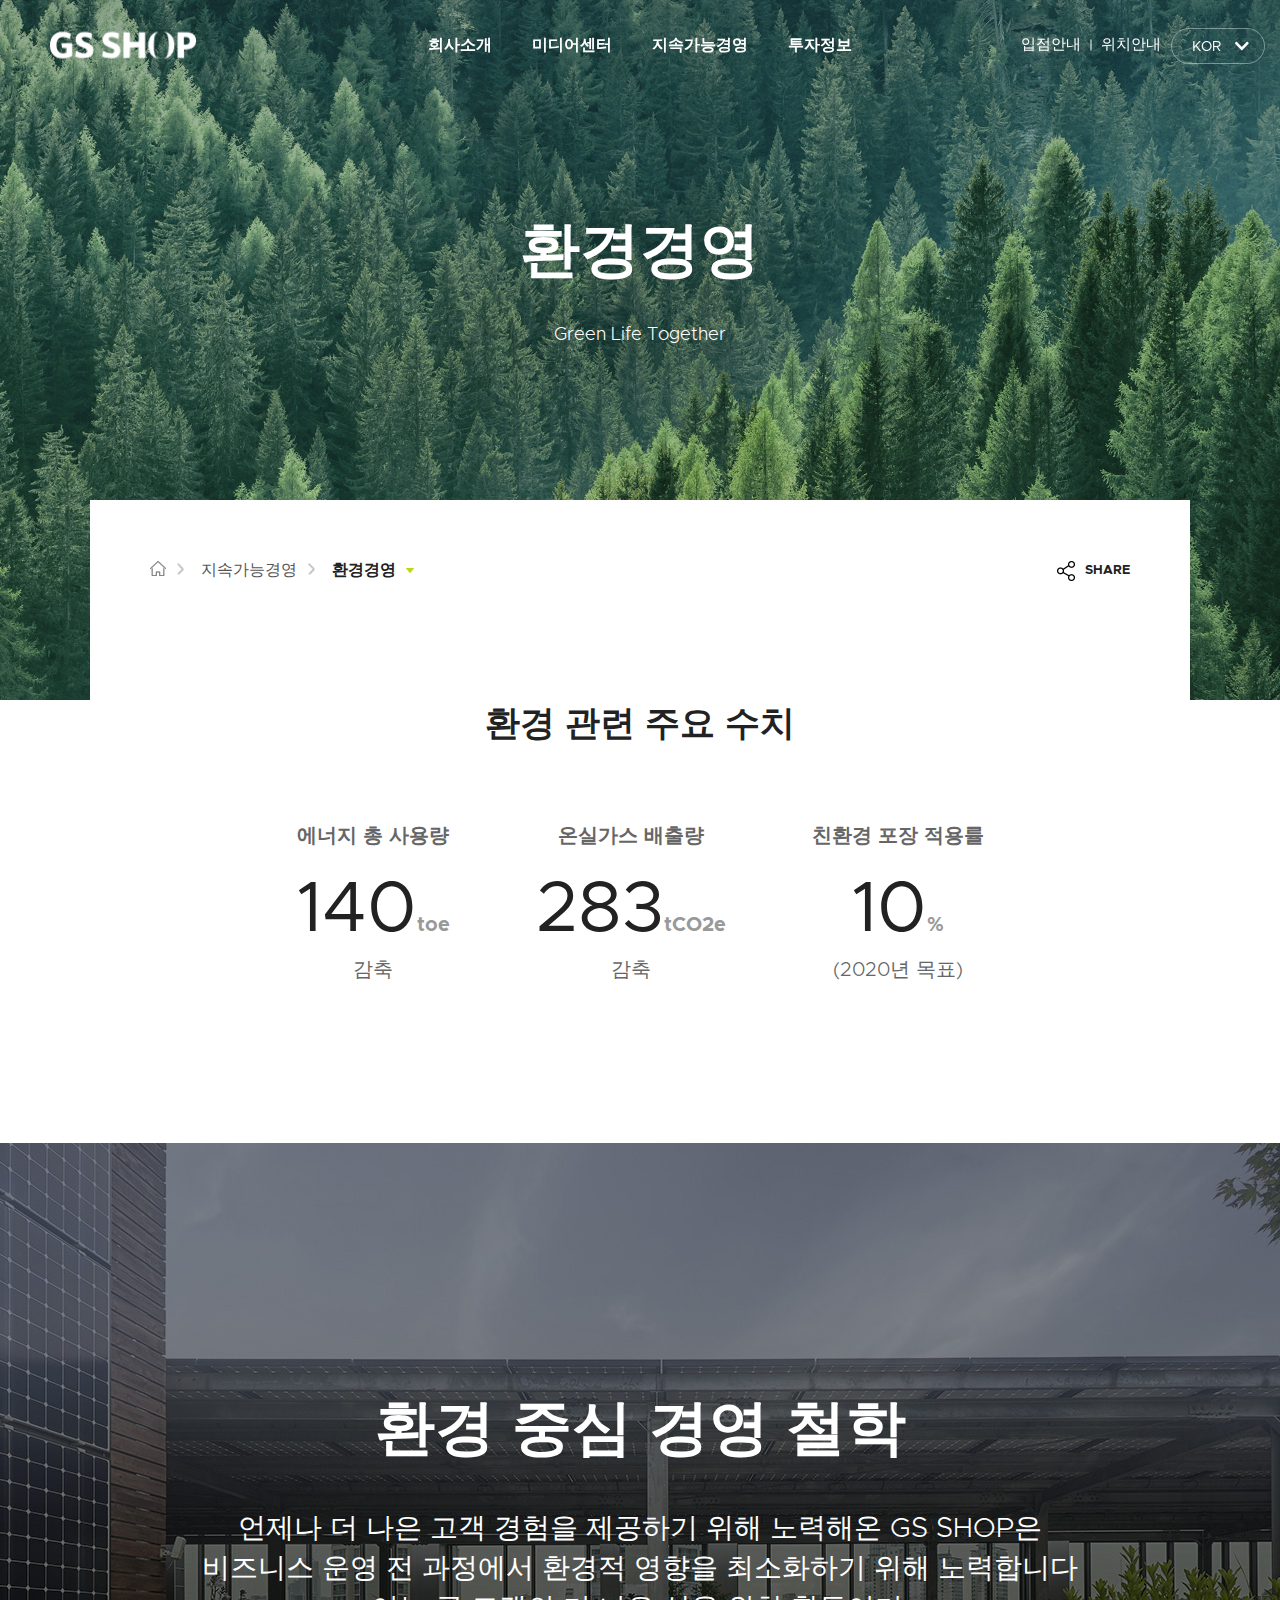
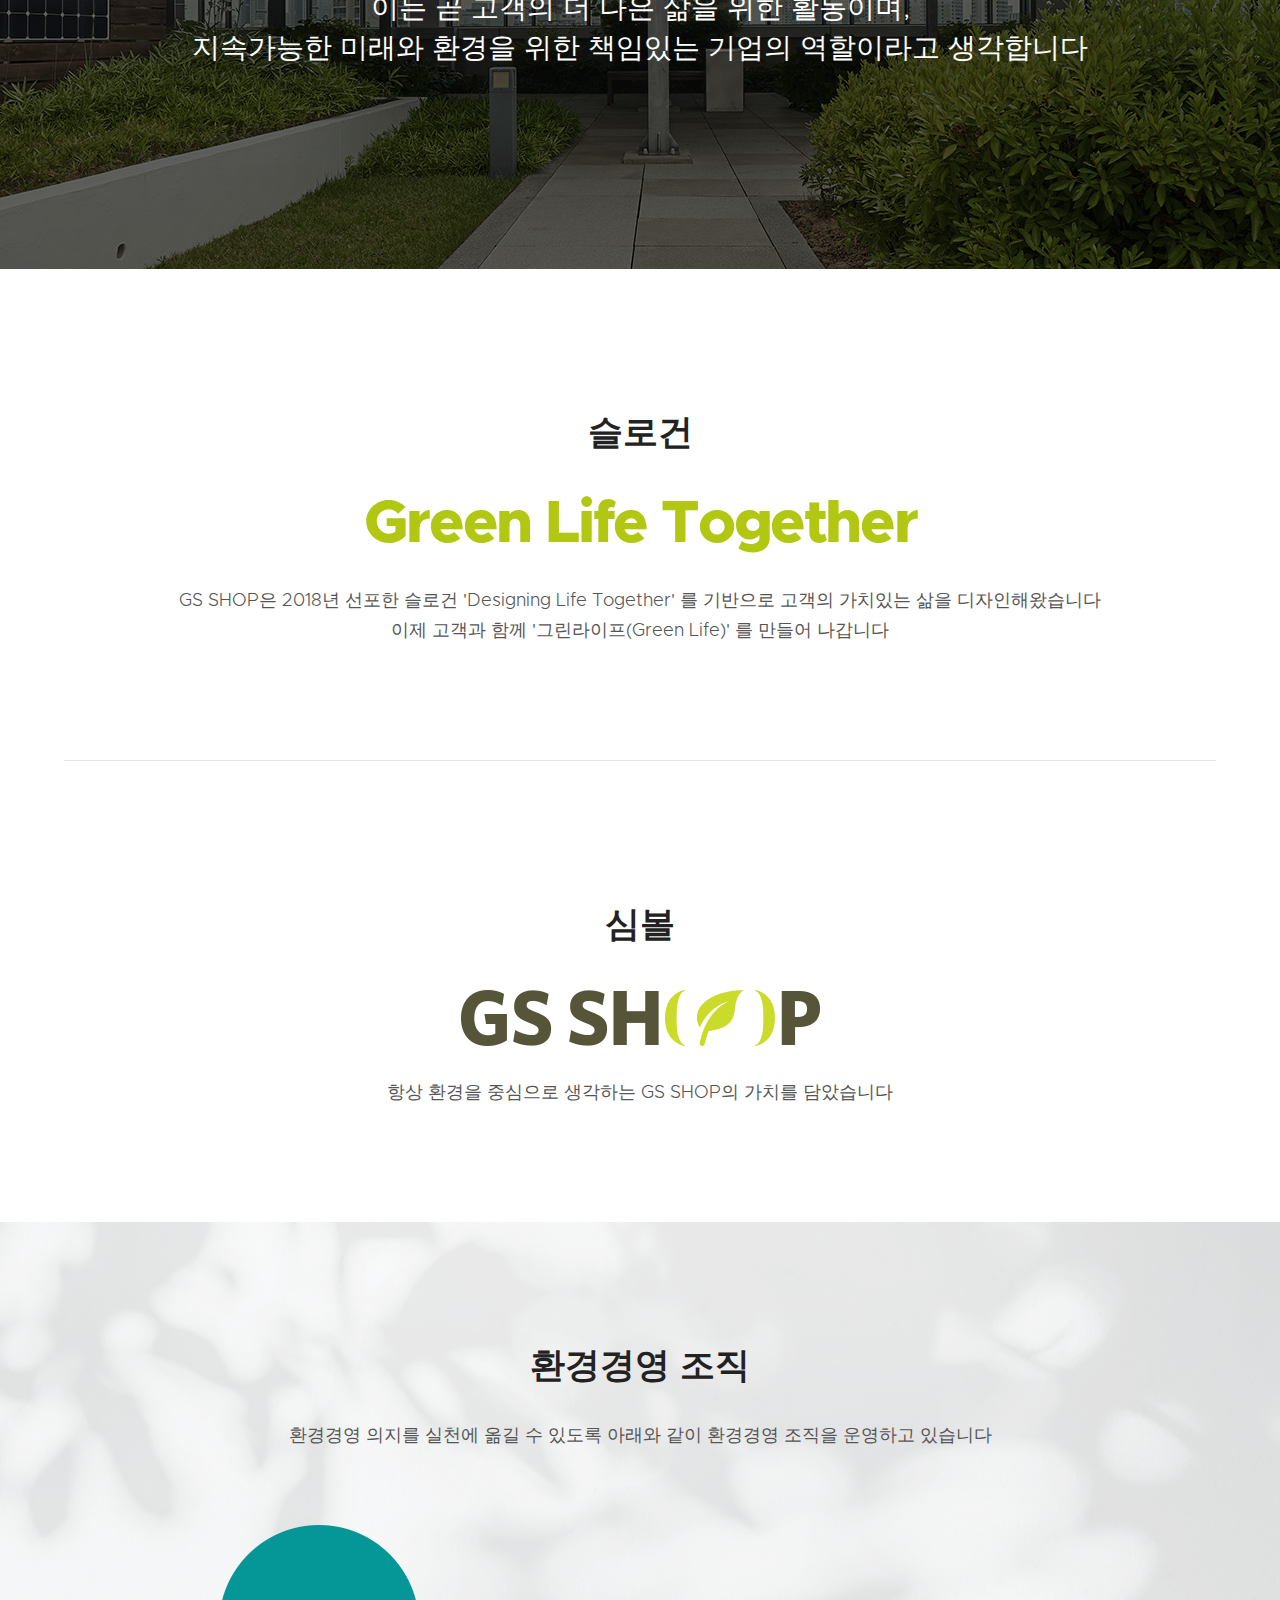
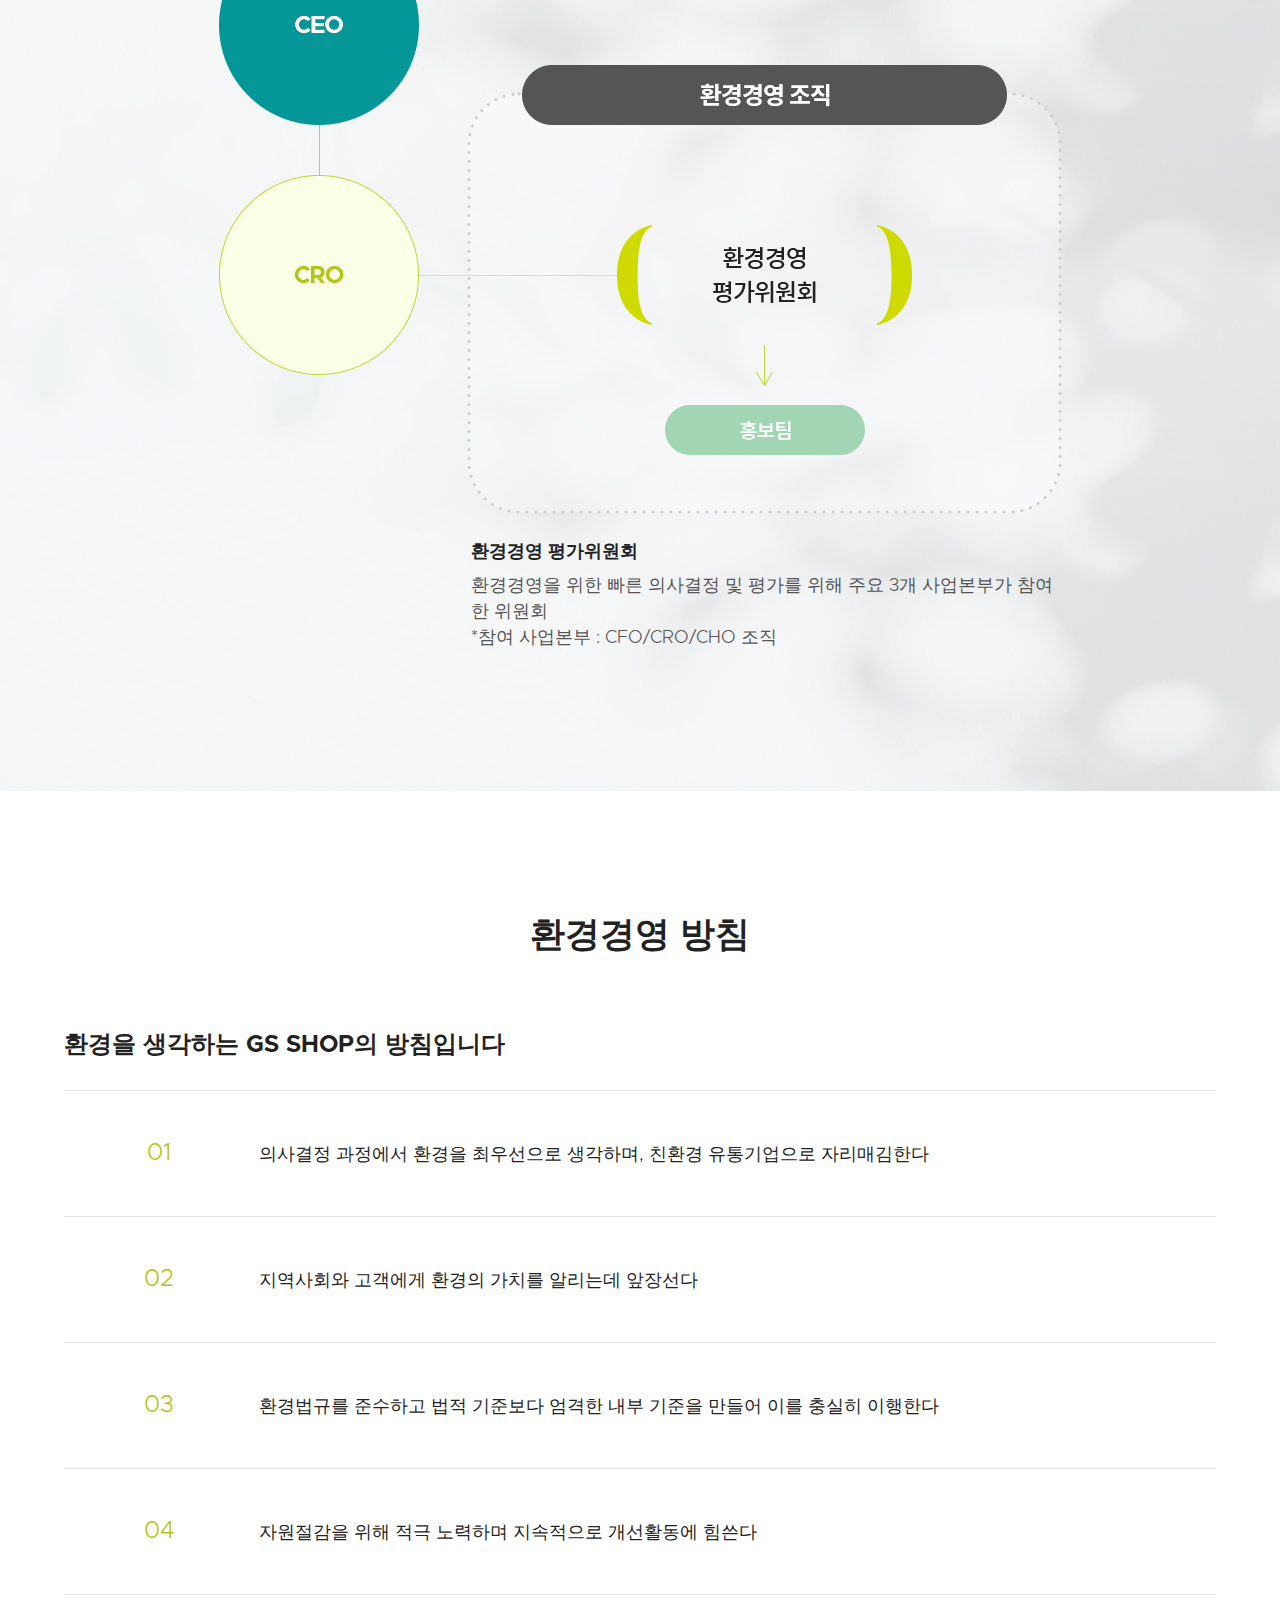
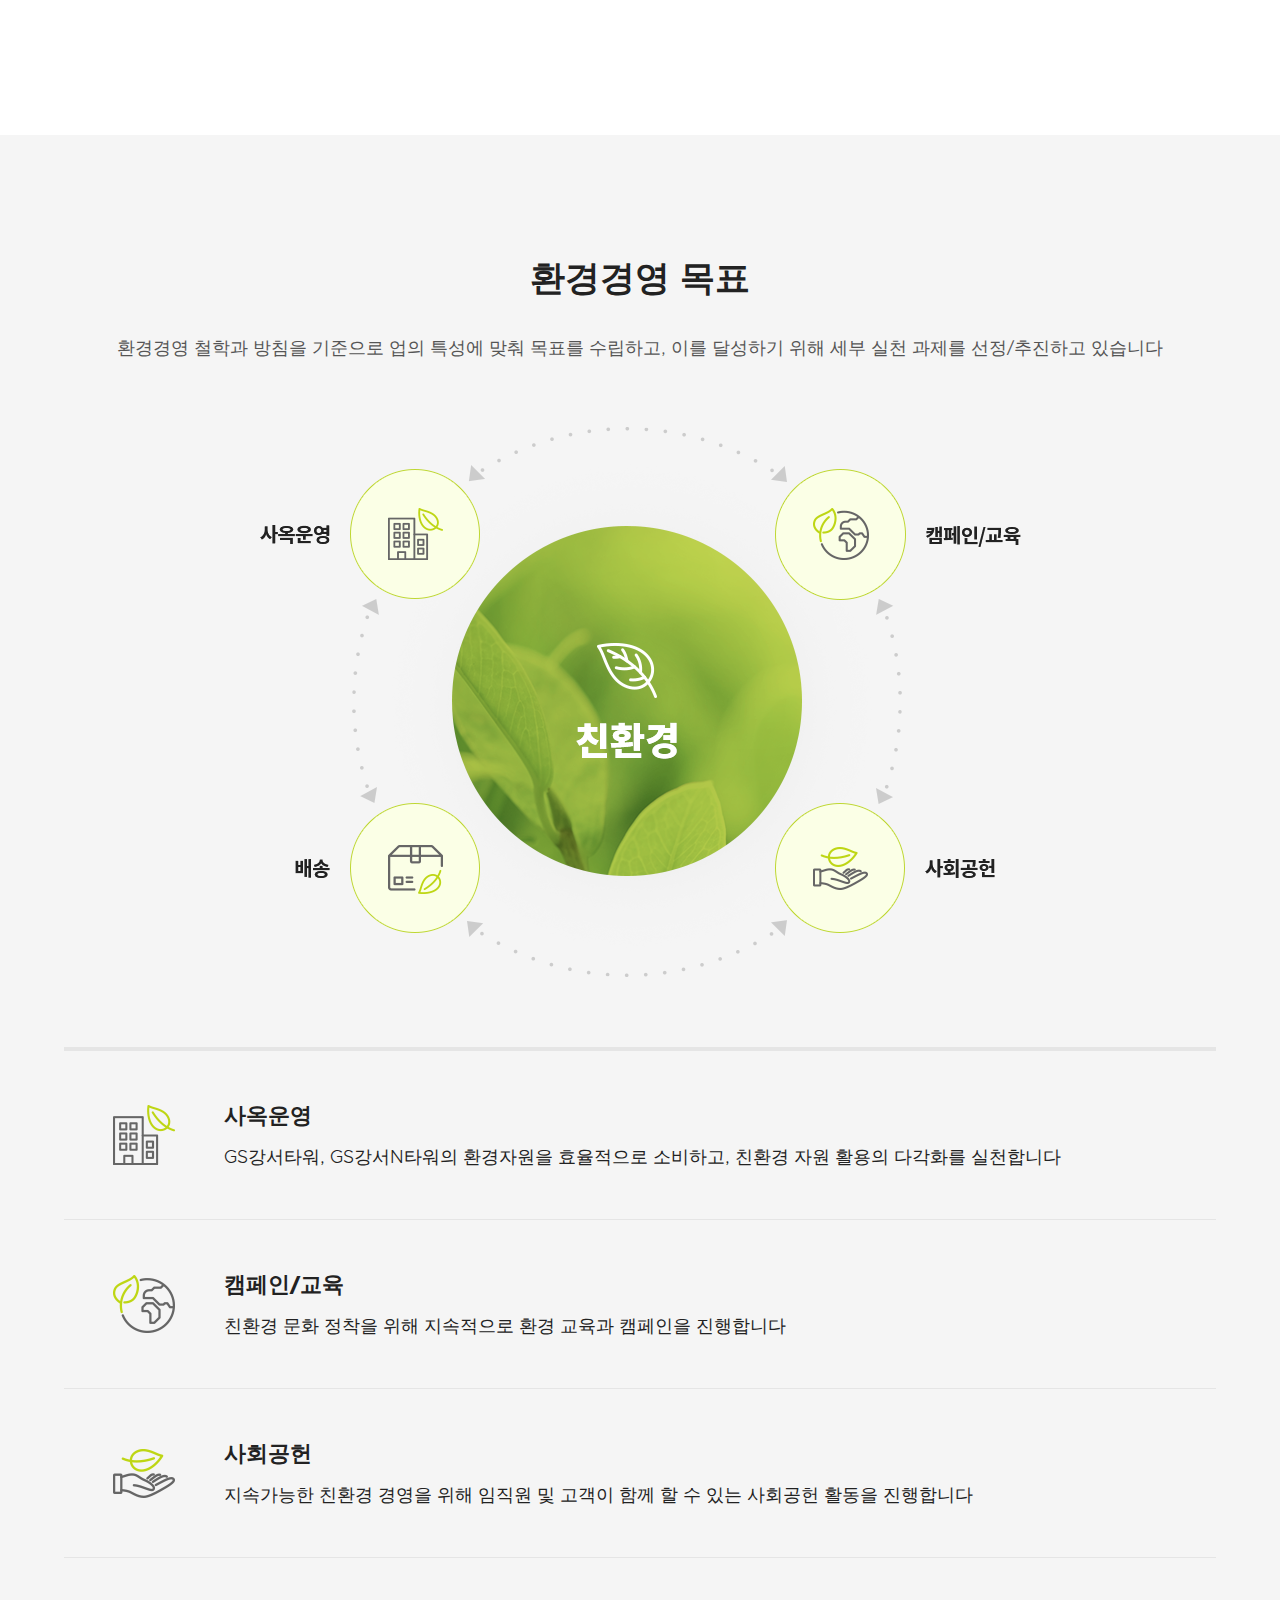
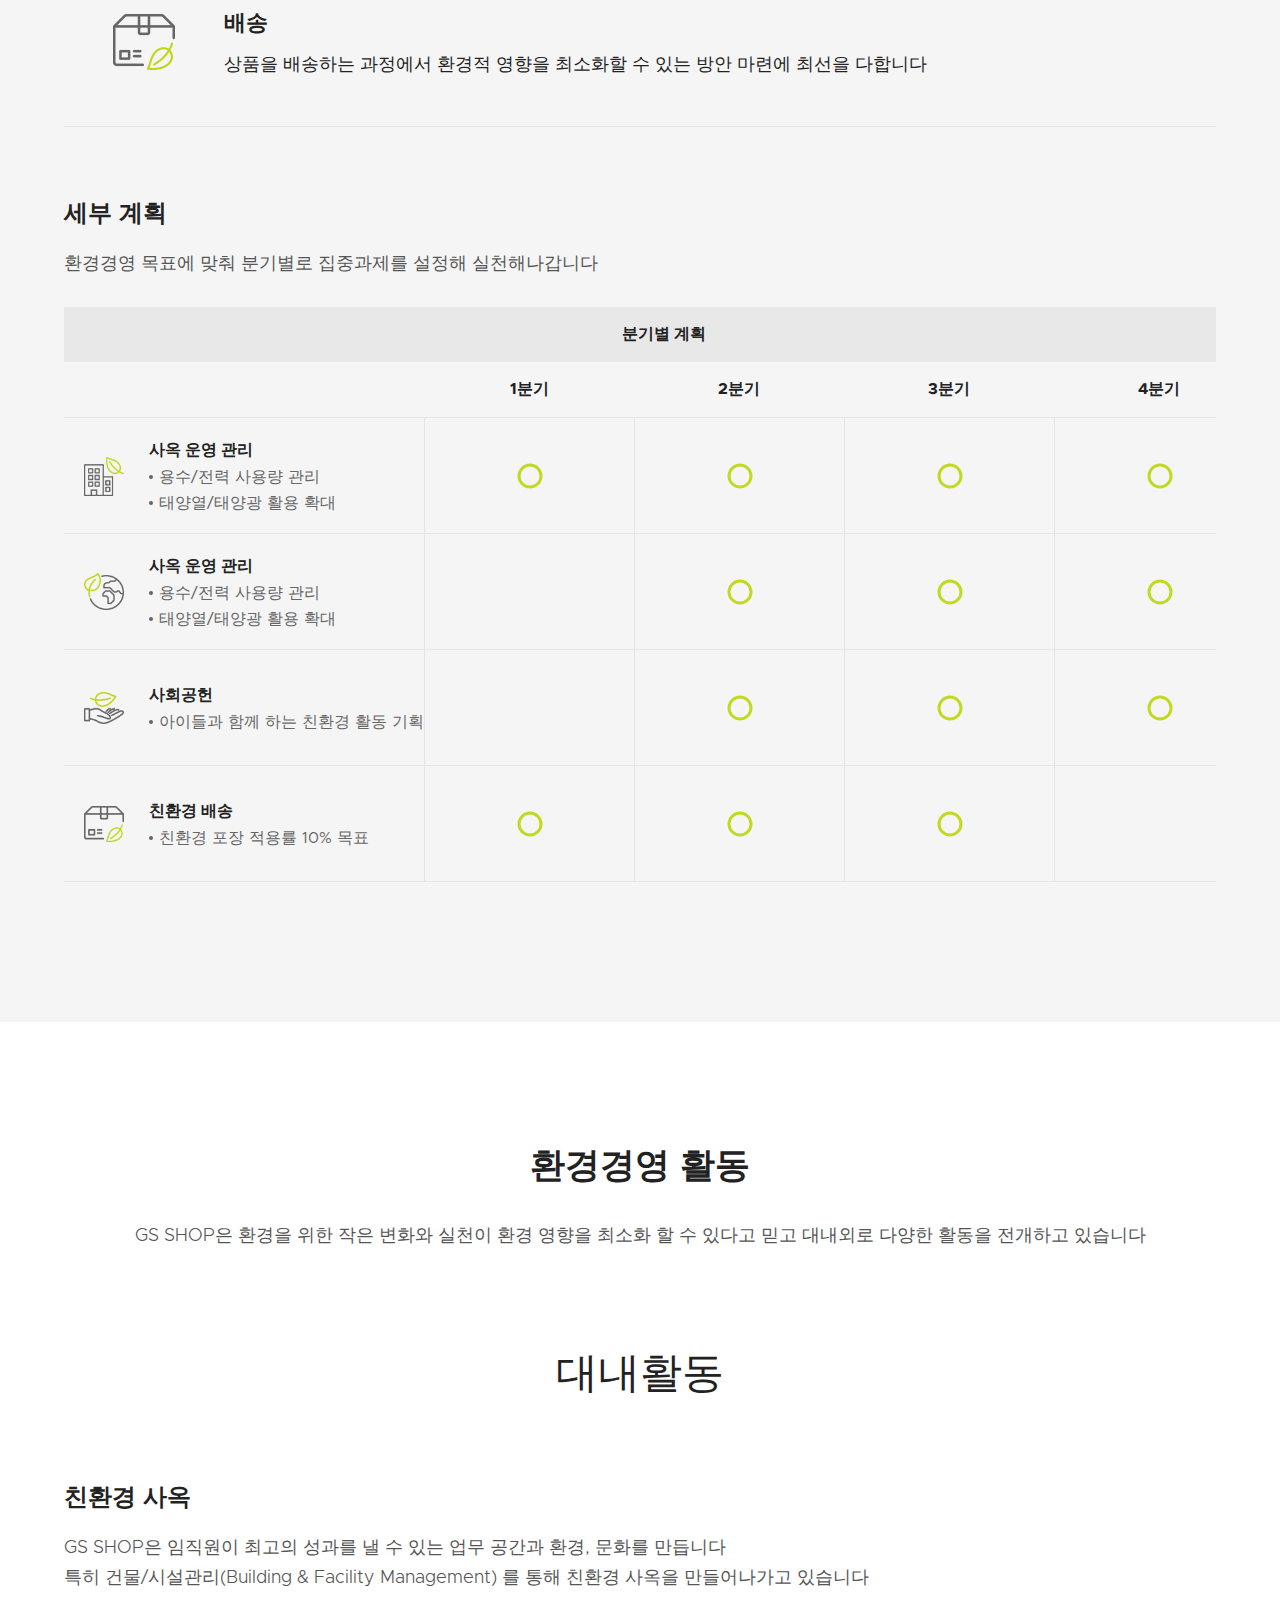
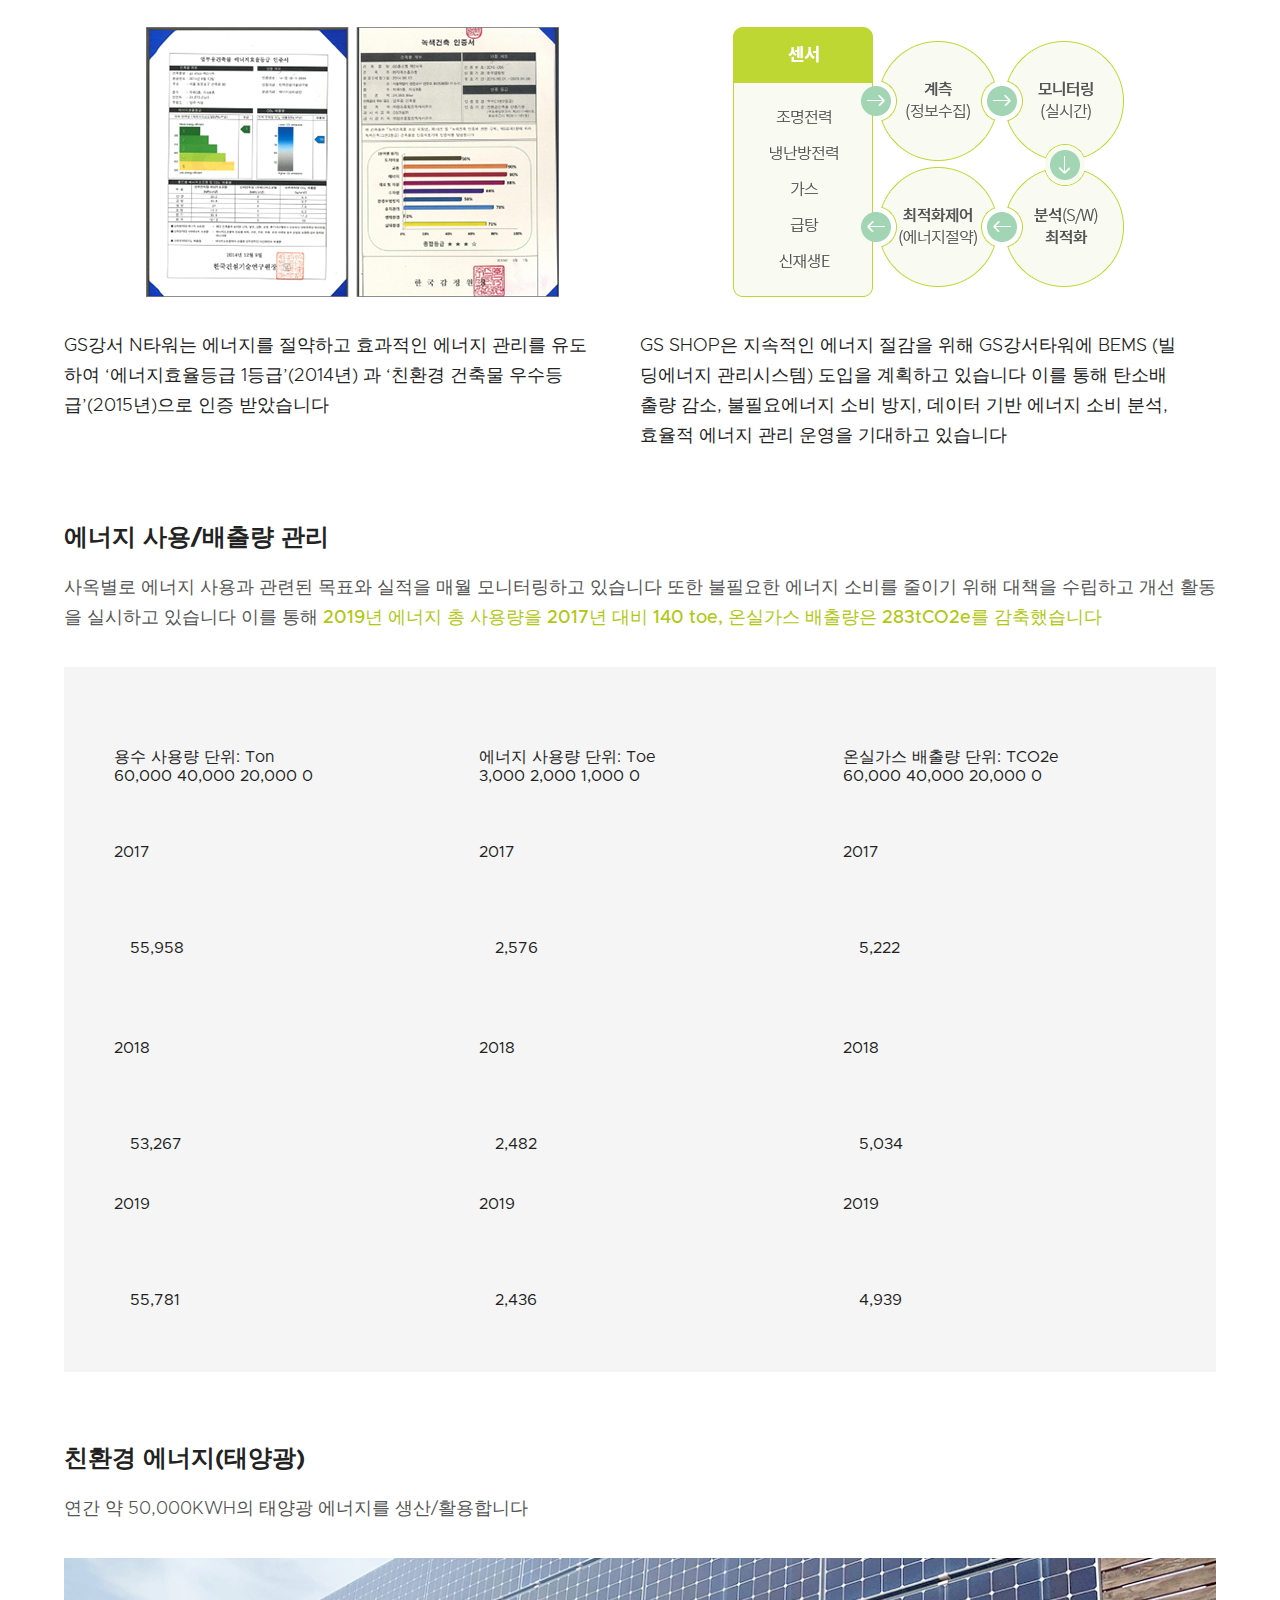
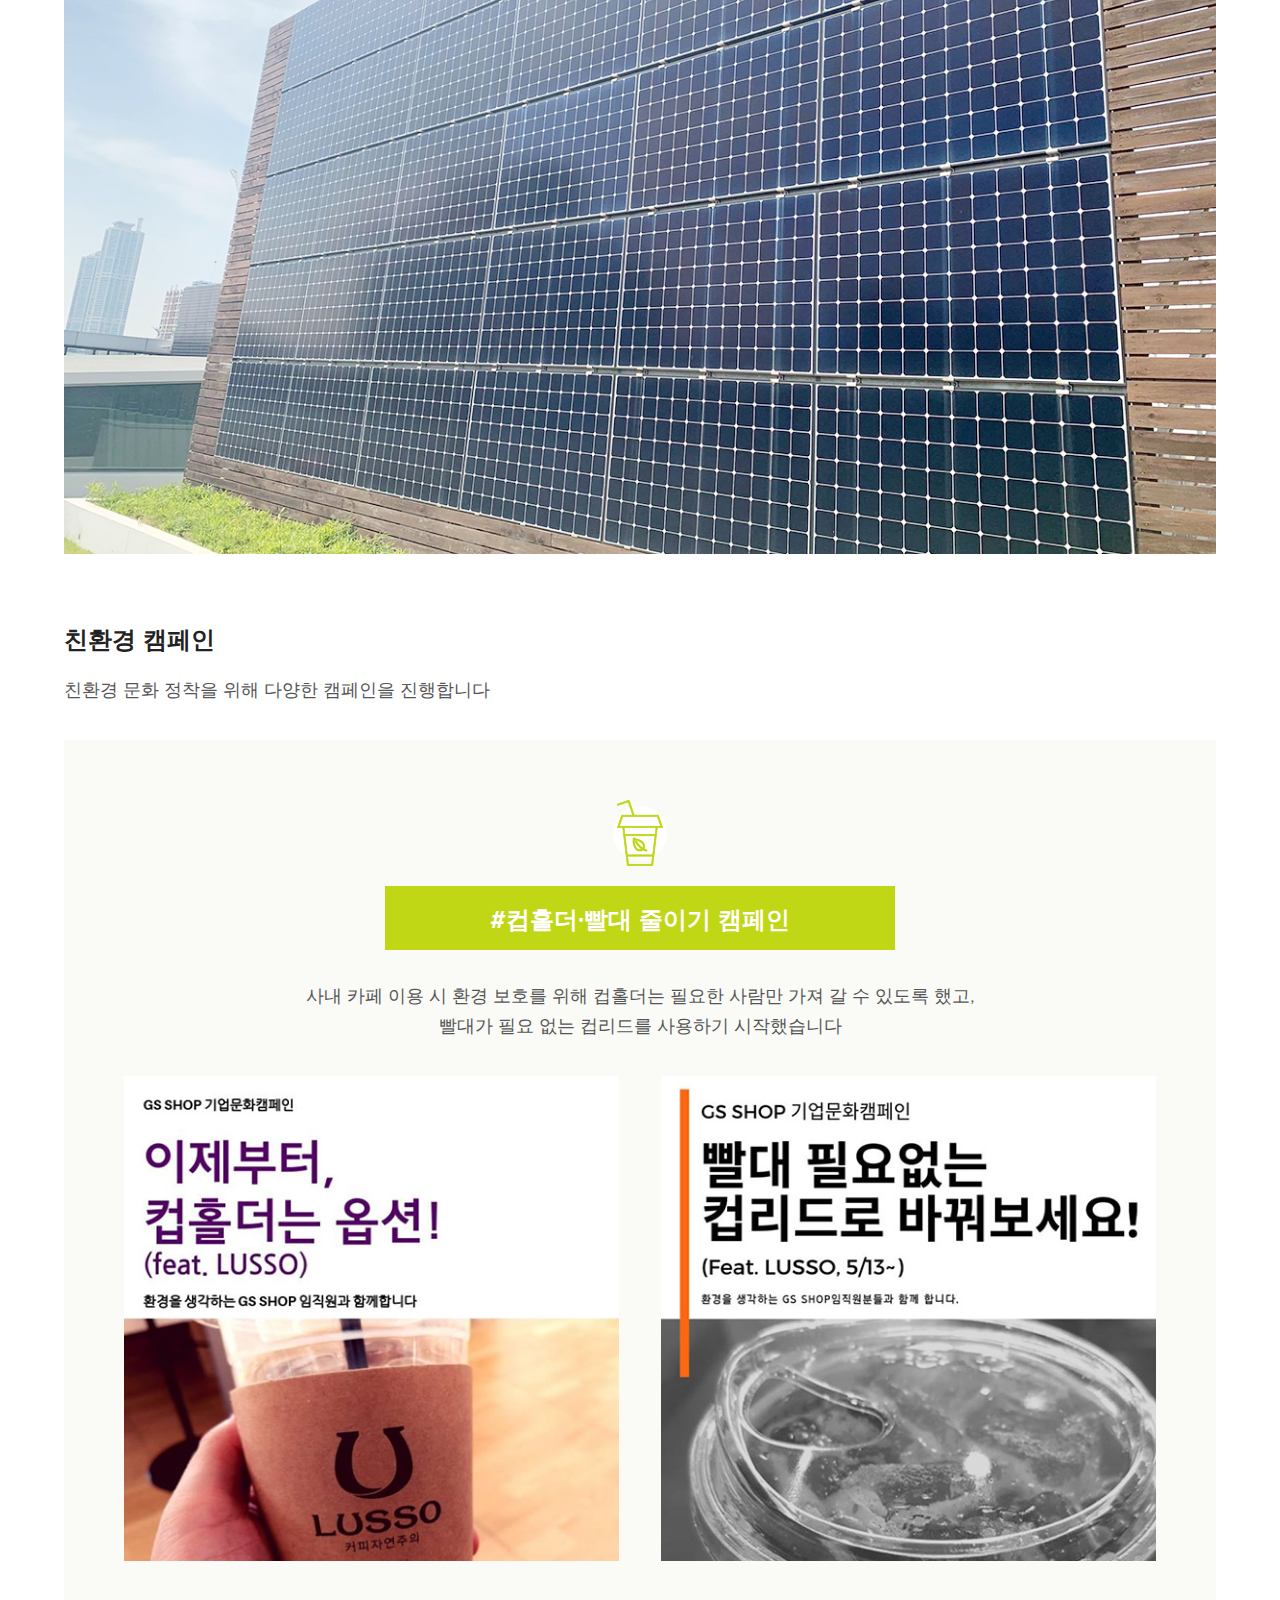
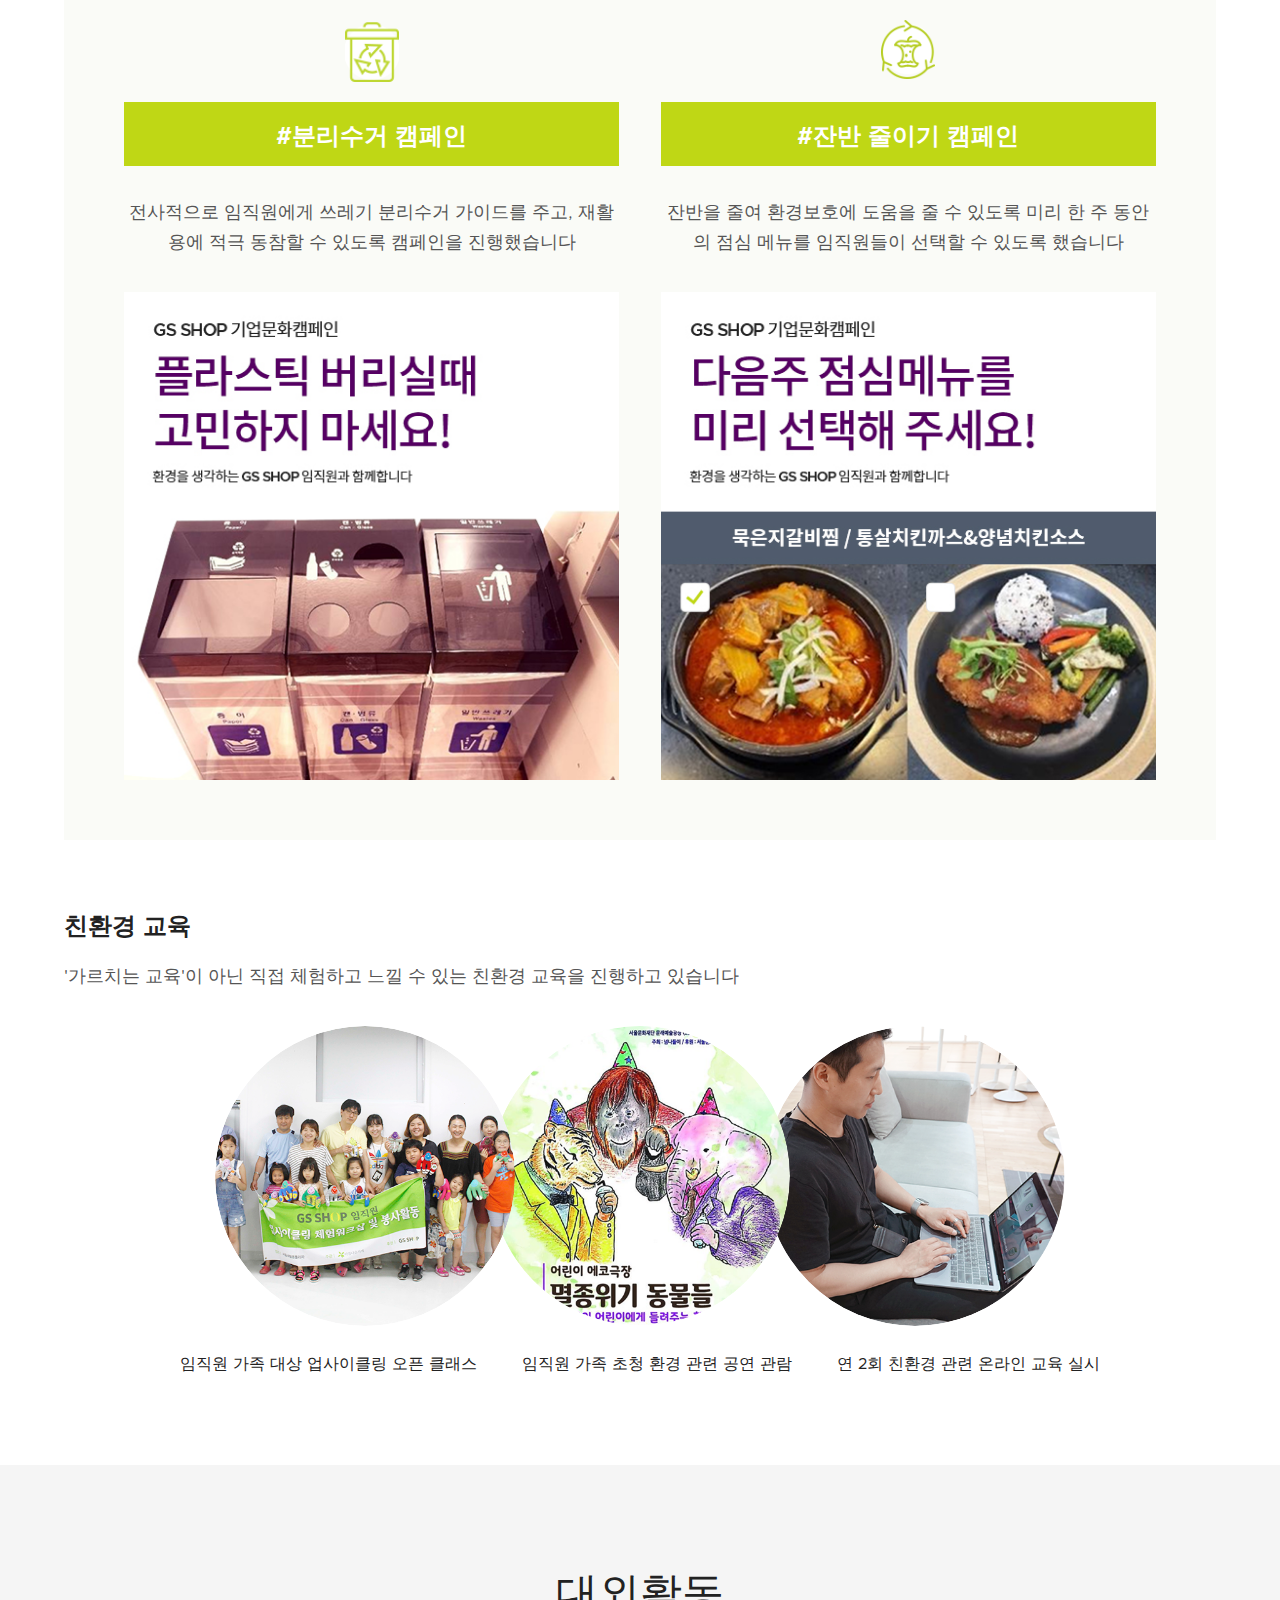
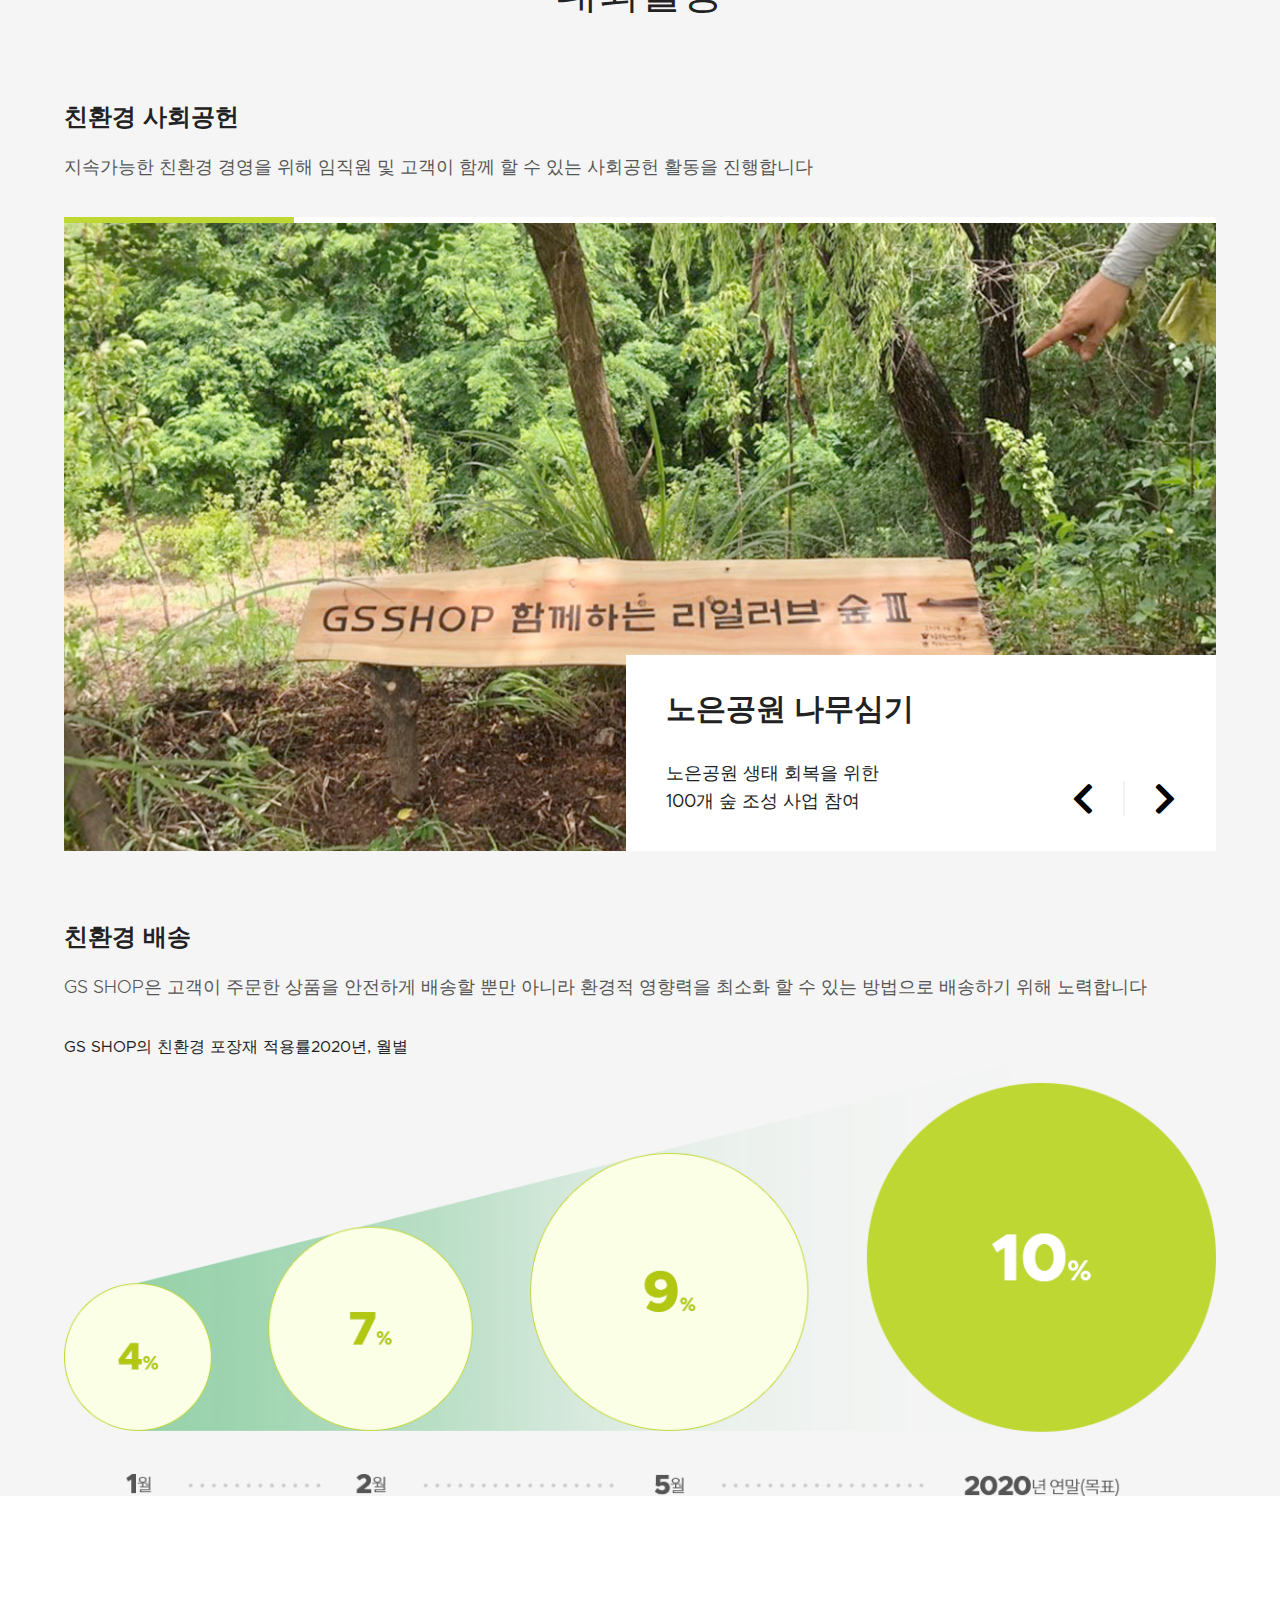
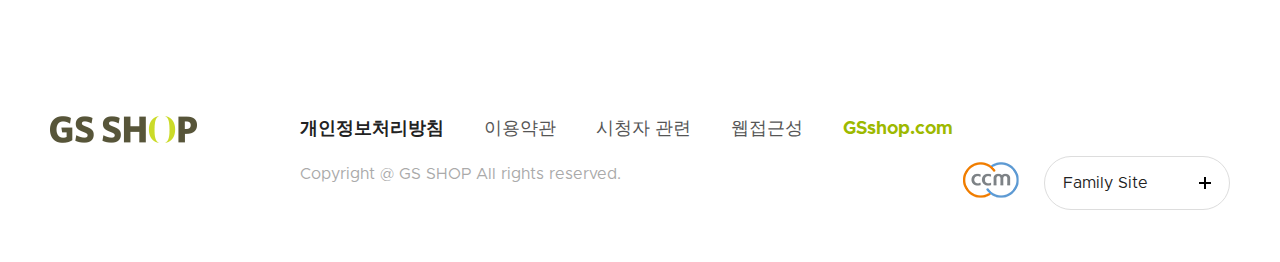
==== commit db09c92c: "Add files via upload" ====
--- a/page/manege-environment.html
+++ b/page/manege-environment.html
@@ -480,7 +480,7 @@
                       <em>GS SHOP의 친환경 포장재 적용률<span>2020년, 월별</span></em>
                       <img src="../img/environment-activity-out-06.png" alt="1월은 4%, 2월은 7%, 5월은 9%, 2020년 연말 목표는 10%">
                     </li>
-                    <li>
+                    <!-- <li>
                       <em>친환경 포장 사례</em>
                       <div class="slide slide2">
                         <div class="status"><span></span></div>
@@ -523,7 +523,7 @@
                       <em>'과대포장 턴오프타임 캠페인' MOU 체결</em>
                       <p>사단법인 소비자공익네트워크와 ‘과대포장 ZERO’ 사회를 위해 캠페인에 적극 참여할 것을 약속했습니다</p>
                       <img src="../img/environment-activity-out-13.jpg" alt="과대포장 턴오프타임 캠페인">
-                    </li>
+                    </li> -->
                   </ul>
                 </li>
               </ul>
--- a/css/style-pc.css
+++ b/css/style-pc.css
@@ -58,7 +58,7 @@
 #top-menu > .chevron > i {color: #ffffff;}
 #top-menu > .chevron > i + i {display: none;}
 
-/* #header.dark {background: #ffffff;} */
+#header.dark.footer {background: #ffffff;}
 #header.open:before {height: 360px;}
 #header.open:after {opacity: 1;}
 #header.dark h1 a img,
@@ -95,32 +95,36 @@
 body.main #main > section {height: 100vh;}
 body.main #main > .btn-onair {position: fixed; right: 15px; top: 50%; width: 85px; height: 85px; transform: translate(0, calc(-50% - 120px)); z-index: 1000; border-radius: 50%; box-shadow: 20px 20px 30px 0 rgb(0 0 0 / 10%);}
 body.main #main > .btn-onair > img {width: 100%;}
-body.main #main > ul.indicator {position: fixed; right: 50px; top: 50%; transform: translate(0, -50%); z-index: 1000;}
-body.main #main > ul.indicator > li + li {margin-top: 18px;}
-body.main #main > ul.indicator > li > a {display: block; width: 12px; height: 12px; text-indent: -9999px; overflow: hidden; border: 2px solid #ffffff; border-radius: 50%; box-sizing: border-box; opacity: 0.4;}
-body.main #main > ul.indicator > li.on > a {background: #ffffff; opacity: 1;}
-body.main #main > ul.indicator.dark > li > a {border-color: #333333;}
-body.main #main > ul.indicator.dark > li.on > a {background: #333333;}
+body.main #main > #page-indicator {position: fixed; right: 50px; top: 50%; transform: translate(0, -50%); z-index: 1000; transition: 0.3s;}
+body.main #main > #page-indicator > li + li {margin-top: 18px;}
+body.main #main > #page-indicator > li > a {display: block; width: 12px; height: 12px; text-indent: -9999px; overflow: hidden; border: 2px solid #ffffff; border-radius: 50%; box-sizing: border-box; opacity: 0.4;}
+body.main #main > #page-indicator > li.on > a {background: #ffffff; opacity: 1;}
+body.main #main > #page-indicator.dark > li > a {border-color: #333333;}
+body.main #main > #page-indicator.dark > li.on > a {background: #333333;}
+body.main #main > #page-indicator.on {transform: translate(66px, -50%);}
 
 #main-visual {position: relative; overflow: hidden; min-height: 750px;}
-#main-visual > div.animation {position: absolute; left: 50%; top: 50%; transform: translate(-50%, -50%); width: 500px; color: rgba(255, 255, 255, 0.2);}
-#main-visual > div.animation > h2 {font-size: 80px; font-weight: 700; text-align: center; margin-bottom: 30px;}
-#main-visual > div.animation > h2 > em {position: relative ;}
-#main-visual > div.animation > h2 > em + em {display: block; margin-top: 60px;}
-#main-visual > div.animation > h2 > em + em::before {content: ''; position: absolute; left: 50%; top: -50%; transform: translate(-50%, 50%); width: 14px; height: 14px; border-radius: 50%; background: rgba(255, 255, 255, 0.2);}
-#main-visual > div.animation > h2 > em > span {font-weight: 400;}
-#main-visual > div.animation > p {position: relative;}
-#main-visual > div.animation > p > span {position: absolute; font-size: 20px; color: #ffffff;display: none; width: 100%; text-align: center;}
-
-#main-visual > div.animation.default {color: #ffffff;}
-#main-visual > div.animation.human > h2 > em:first-child {color: #ffffff}
-#main-visual > div.animation.human > p > span:first-child {display: block;}
-#main-visual > div.animation.data > h2 > em:nth-child(2) {color: #ffffff}
-#main-visual > div.animation.data > p > span:nth-child(2) {display: block;}
-#main-visual > div.animation.gs > h2 > em:nth-child(3) {color: #ffffff}
-#main-visual > div.animation.gs > p > span:nth-child(3) {display: block;}
+#main-visual #animation {position: absolute; left: 50%; top: 50%; transform: translate(-50%, -50%); width: 500px; color: rgba(255, 255, 255, 0.2);}
+#main-visual #animation > h2 {font-size: 80px; font-weight: 700; text-align: center; margin-bottom: 30px;}
+#main-visual #animation > h2 > em {position: relative; display: block; opacity: 0;}
+#main-visual #animation > h2 > em:first-child {animation: show-up 0.8s ease-out 0.5s 1 normal forwards;}
+#main-visual #animation > h2 > em:nth-child(2) {animation: show-up 0.8s ease-out 0.7s 1 normal forwards;}
+#main-visual #animation > h2 > em:nth-child(3) {animation: show-up 0.8s ease-out 0.9s 1 normal forwards;}
+#main-visual #animation > h2 > em + em { margin-top: 60px;}
+#main-visual #animation > h2 > em + em::before {content: ''; position: absolute; left: 50%; top: -50%; transform: translate(-50%, 50%); width: 14px; height: 14px; border-radius: 50%; background: rgba(255, 255, 255, 0.2);}
+#main-visual #animation > h2 > em > span {font-weight: 400;}
+#main-visual #animation > p {position: relative;}
+#main-visual #animation > p > span {position: absolute; font-size: 20px; color: #ffffff; display: none; width: 100%; text-align: center; animation: main-visual-effect 0.2s ease-in;}
+
+#main-visual #animation.default {color: #ffffff;}
+#main-visual #animation.human > h2 > em:first-child {color: #ffffff}
+#main-visual #animation.human > p > span:first-child {display: block;}
+#main-visual #animation.data > h2 > em:nth-child(2) {color: #ffffff}
+#main-visual #animation.data > p > span:nth-child(2) {display: block;}
+#main-visual #animation.gs > h2 > em:nth-child(3) {color: #ffffff}
+#main-visual #animation.gs > p > span:nth-child(3) {display: block;}
 #main-visual > span {position: absolute; left: 50%; bottom: 60px; transform: translate(-50%, 0); font-size: 15px;  font-weight: 700; color: #ffffff; }
-#main-visual > span::before {content: ''; position: absolute; left: 50%; top: 50%; width: 4px; height: 4px; border-radius: 50px; background: #ffffff;animation: scroll-effect 0.5s linear 0s infinite alternate forwards;}
+#main-visual > span::before {content: ''; position: absolute; left: 50%; top: 50%; width: 4px; height: 4px; border-radius: 50px; background: #ffffff; animation: scroll-effect 0.5s linear 0s infinite alternate forwards;}
 #main-visual > span::after {content: ''; display: block; width: 24px; height: 38px; border: 2px solid #ffffff; border-radius: 30px; box-sizing: border-box; margin: 10px auto 0;}
 
 #main-story {position: relative; overflow: hidden;}
@@ -131,8 +135,8 @@
 #main-story > p.control {position: absolute; left: 50px; bottom: 316px; width: 1370px;}
 #main-story > p.control > a.prev {float: left;}
 #main-story > p.control > a.next {float: right;}
-#main-story > p.control > a {width: 120px; height: 120px; font-size: 40px; line-height: 120px; text-align: center; border-radius: 50%; color: #ffffff; background: rgba(0, 0, 0, 0.2);}
-#main-story > p.control > a.on {background: rgba(0, 0, 0, 0.5);}
+#main-story > p.control > a {width: 120px; height: 120px; font-size: 40px; line-height: 120px; text-align: center; border-radius: 50%; color: #ffffff; background: rgba(0, 0, 0, 0.2); pointer-events: none;}
+#main-story > p.control > a.on {background: rgba(0, 0, 0, 0.5); pointer-events: initial;}
 #main-story > a.more {position: absolute; left: 240px; bottom: 182px;}
 #main-story > ul {position: absolute; width: 2090px; left: 770px; top: 50%; transform: translate(0, -10%);}
 #main-story > ul > li {float: left; width: 500px; height: 304px; background: url(../img/main-story-01.jpg) center top no-repeat; background-size: 100%;}
@@ -300,16 +304,12 @@
 #lnb > ol > li.nav.open > ul {border: 1px solid #e5e5e5; padding: 14px 0; height: auto;}
 
 
-
-
-
 /* sub */
 body.environment #main > section + section {padding: 120px 5% 140px; margin: 0 auto; box-sizing: border-box;}
 body.environment .title {font-size: 35px; font-weight: 700; text-align: center;}
 body.environment p.desc {font-size: 18px; color: #555555; line-height: 30px; font-weight: 300; margin-top: 32px;}
 body.environment em.sub-title {display: block; font-size: 24px; font-weight: 700; margin: 70px auto 0;}
 body.environment em.sub-title + p.desc {margin: 20px auto 0;}
-
 
 body.environment #intro > em.title {display: block; margin-bottom: 75px;}
 body.environment #intro > ul.value {color: #666666; font-size: 20px; font-weight: 700; text-align: center; margin-bottom: 160px;}
@@ -366,11 +366,6 @@
 body.environment #activity dl > dd {padding: 0 5%;}
 body.environment #activity dl > dt:nth-child(3) {padding-top: 100px; background: #f5f5f5;}
 body.environment #activity dl > dd:nth-child(4) {background: #f5f5f5;}
-
-
-
-
-
 body.environment #activity dl > dt > h4 {font-size: 42px; font-weight: 300; 
 text-align: center;}
 body.environment #activity dl > dd > ul > li:first-child > em.sub-title {margin-top: 0;}
@@ -378,12 +373,10 @@
 body.environment #activity dl > dd > ul > li > p.desc > span {color: #b1c712; font-weight: 500;}
 body.environment #activity dl > dd > ul > li.float-parent > div > p {font-size: 18px; font-weight: 300; line-height: 30px; padding-right: 40px; margin-top: 34px;}
 body.environment #activity #graph {padding: 80px 50px; background: #f5f5f5; overflow: hidden;}
-
 body.environment #activity #graph > li {float: left; width: 30.666%;}
 body.environment #activity #graph > li + li {margin-left: 4%;}
 body.environment #activity #graph > li > dl {position: relative;}
 body.environment #activity #graph > li > dl > dd {position: absolute;}
-
 body.environment #activity #campain {padding: 60px; background: #fafbf7;}
 body.environment #activity #campain > li.float-parent > img {width: 48%;}
 body.environment #activity #campain > li + li {width: 48%; margin-top: 55px;}
@@ -393,7 +386,6 @@
 body.environment #activity #campain > li:nth-child(3)::before {background-image: url(../img/environment-activity-in-04_2.png);}
 body.environment #activity #campain > li > em {display: block; width: 510px; height: 64px; padding-top: 3px; box-sizing: border-box; margin: 0 auto; text-align: center; color: #ffffff; font-size: 24px; font-weight: 600; line-height: 64px; background: #bfd715;}
 body.environment #activity #campain > li > p.desc {text-align: center;}
-
 body.environment #activity #education {padding-bottom: 90px;}
 body.environment #activity #education > ul {text-align: center; margin-bottom: 25px;}
 body.environment #activity #education > ul > li {width: 380px; height: 380px; border-radius: 50%; overflow: hidden; display: inline-block; position: relative;}
@@ -470,19 +462,6 @@
 .slide.slide1 > ul.slide-text > li > em {display: block; font-size: 30px; line-height: 40px; font-weight: 700; margin-bottom: 30px;}
 .slide.slide1 > ul.slide-text > li > span {font-size: 14px;}
 
-
-
-
-
-
-
-
-
-
-
-
-
-
 @media screen and (max-width: 1220px) {
   #main-ir .col.bg > span {font-size: 40px;}
   div.layout {height: 400px;}
@@ -492,12 +471,18 @@
   #main-ir .col.bg > ul {margin-top: 24px;}
 }
 
-
-
 /* animation keyframes */
+@keyframes show-up {
+  0% {transform: translate(0, 100px); opacity: 0;}
+  100% {transform: translate(0, 0); opacity: 1;}
+}
 @keyframes scroll-effect {
   0% {transform: translate(-50%, calc(-50% + 2px));}
   100% {transform: translate(-50%, calc(-50% + 12px));}
+}
+@keyframes main-visual-effect {
+  0% {opacity: 0; transform: translate(0, 150%);}
+  100% {opacity: 1; transform: none;}
 }
 
 
--- a/css/style-m.css
+++ b/css/style-m.css
@@ -74,30 +74,33 @@
 /* main */
 .btn-onair {position: fixed; bottom: 20px; right: 15px; width: 50px; height: 50px; z-index: 1000;}
 #main-visual {height: 100vh; position: relative; overflow: hidden; background: url(../img/main-visual-01.jpg) center no-repeat; background-size: cover;}
-#main-visual > div.animation {position: absolute; left: 50%; top: 120px; transform: translate(-50%, 0); width: 500px; color: rgba(255, 255, 255, 0.2);}
-#main-visual > div.animation > h2 {font-size: 65px; font-weight: 700; text-align: center; margin-bottom: 30px;}
-#main-visual > div.animation > h2 > em {position: relative ;}
-#main-visual > div.animation > h2 > em + em {display: block; margin-top: 30px;}
-#main-visual > div.animation > h2 > em + em::before {content: ''; position: absolute; left: 50%; top: -50%; transform: translate(-50%, 50%); width: 14px; height: 14px; border-radius: 50%; background: rgba(255, 255, 255, 0.2);}
-#main-visual > div.animation > h2 > em > span {font-weight: 400;}
-#main-visual > div.animation > p {position: relative;}
-#main-visual > div.animation > p > span {position: absolute; font-size: 16px; color: #ffffff;display: none; width: 100%; text-align: center;}
-
-#main-visual > div.animation.default {color: #ffffff;}
-#main-visual > div.animation.human > h2 > em:first-child {color: #ffffff}
-#main-visual > div.animation.human > p > span:first-child {display: block;}
-#main-visual > div.animation.data > h2 > em:nth-child(2) {color: #ffffff}
-#main-visual > div.animation.data > p > span:nth-child(2) {display: block;}
-#main-visual > div.animation.gs > h2 > em:nth-child(3) {color: #ffffff}
-#main-visual > div.animation.gs > p > span:nth-child(3) {display: block;}
+#main-visual > #animation {position: absolute; left: 50%; top: 120px; transform: translate(-50%, 0); width: 500px; color: rgba(255, 255, 255, 0.2);}
+#main-visual > #animation > h2 {font-size: 65px; font-weight: 700; text-align: center; margin-bottom: 30px;}
+#main-visual > #animation > h2 > em {position: relative; display: block; opacity: 0;}
+#main-visual #animation > h2 > em:first-child {animation: show-up 0.8s ease-out 0.5s 1 normal forwards;}
+#main-visual #animation > h2 > em:nth-child(2) {animation: show-up 0.8s ease-out 0.7s 1 normal forwards;}
+#main-visual #animation > h2 > em:nth-child(3) {animation: show-up 0.8s ease-out 0.9s 1 normal forwards;}
+#main-visual > #animation > h2 > em + em {margin-top: 30px;}
+#main-visual > #animation > h2 > em + em::before {content: ''; position: absolute; left: 50%; top: -50%; transform: translate(-50%, 50%); width: 14px; height: 14px; border-radius: 50%; background: rgba(255, 255, 255, 0.2);}
+#main-visual > #animation > h2 > em > span {font-weight: 400;}
+#main-visual > #animation > p {position: relative;}
+#main-visual > #animation > p > span {position: absolute; font-size: 16px; color: #ffffff;display: none; width: 100%; text-align: center; animation: main-visual-effect 0.2s ease-in;}
+
+#main-visual > #animation.default {color: #ffffff;}
+#main-visual > #animation.human > h2 > em:first-child {color: #ffffff}
+#main-visual > #animation.human > p > span:first-child {display: block;}
+#main-visual > #animation.data > h2 > em:nth-child(2) {color: #ffffff}
+#main-visual > #animation.data > p > span:nth-child(2) {display: block;}
+#main-visual > #animation.gs > h2 > em:nth-child(3) {color: #ffffff}
+#main-visual > #animation.gs > p > span:nth-child(3) {display: block;}
 #main-visual > span {position: absolute; left: 50%; bottom: 30px; transform: translate(-50%, 0); font-size: 12px;  font-weight: 700; color: #ffffff; }
-#main-visual > span::before {content: ''; position: absolute; left: 50%; top: 50%; width: 4px; height: 4px; border-radius: 50px; background: #ffffff;animation: scroll-effect 0.5s linear 0s infinite alternate forwards;}
+#main-visual > span::before {content: ''; position: absolute; left: 50%; top: 50%; width: 4px; height: 4px; border-radius: 50px; background: #ffffff; animation: scroll-effect 0.5s linear 0s infinite alternate forwards;}
 #main-visual > span::after {content: ''; display: block; width: 24px; height: 38px; border: 2px solid #ffffff; border-radius: 30px; box-sizing: border-box; margin: 10px auto 0;}
 
 @media screen and (max-width: 500px) {
-	#main-visual > div.animation > h2 {font-size: 42px;}
-	#main-visual > div.animation > p > span {font-size: 15px;}
-	#main-visual > div.animation > h2 > em + em::before {transform: translate(-50%, 0);}
+	#main-visual > #animation > h2 {font-size: 42px;}
+	#main-visual > #animation > p > span {font-size: 15px;}
+	#main-visual > #animation > h2 > em + em::before {transform: translate(-50%, 0);}
 }
 
 
@@ -264,7 +267,7 @@
 	#main-ir .row > .bg ul {font-size: 16px;}
 
 	#main-ir div.layout {height: auto;}
-  #main-ir div.layout-box {float: none; width: 380px; margin: 0 auto; }
+	#main-ir div.layout-box {float: none; width: 380px; margin: 0 auto; }
 	#main-ir div.layout-box.col {height: 240px; padding: 38px 30px 0;}
 	#main-ir div.layout div.col em.title {font-size: 18px;}
 	#main-ir div.layout-box > div {padding: 38px 30px 0; height: 190px;}
@@ -334,21 +337,26 @@
 	#footer-menu > button.family > ul {width: 100%;}
 	#footer > ul > li + li {margin-left: 0;}
 	#footer > ul > li {margin-right: 20px;}
-
-
-}
+}
+
 @media screen and (max-width: 450px) {
 	#footer-menu > a {top: 86px;}
 }
 
 
-
 /* animation keyframes */
+@keyframes show-up {
+	0% {transform: translate(0, 100px); opacity: 0;}
+	100% {transform: translate(0, 0); opacity: 1;}
+  }
 @keyframes scroll-effect {
     0% {transform: translate(-50%, calc(-50% + 2px));}
     100% {transform: translate(-50%, calc(-50% + 12px));}
 }
-
+@keyframes main-visual-effect {
+	0% {opacity: 0; transform: translate(0, 150%);}
+	100% {opacity: 1; transform: none;}
+  }
 
 
 
@@ -381,7 +389,7 @@
 
 }
 
-img.arrow {animation: arrow-effect 0.5s ease 0s infinite alternate forwards;}
+img.arr#animation: arrow-effect 0.5s ease 0s infinite alternate forwards;}
 @keyframes arrow-effect {
     0% {left: 0; opacity: 1;}
     100% {left: 10px; opacity: 0.6;}
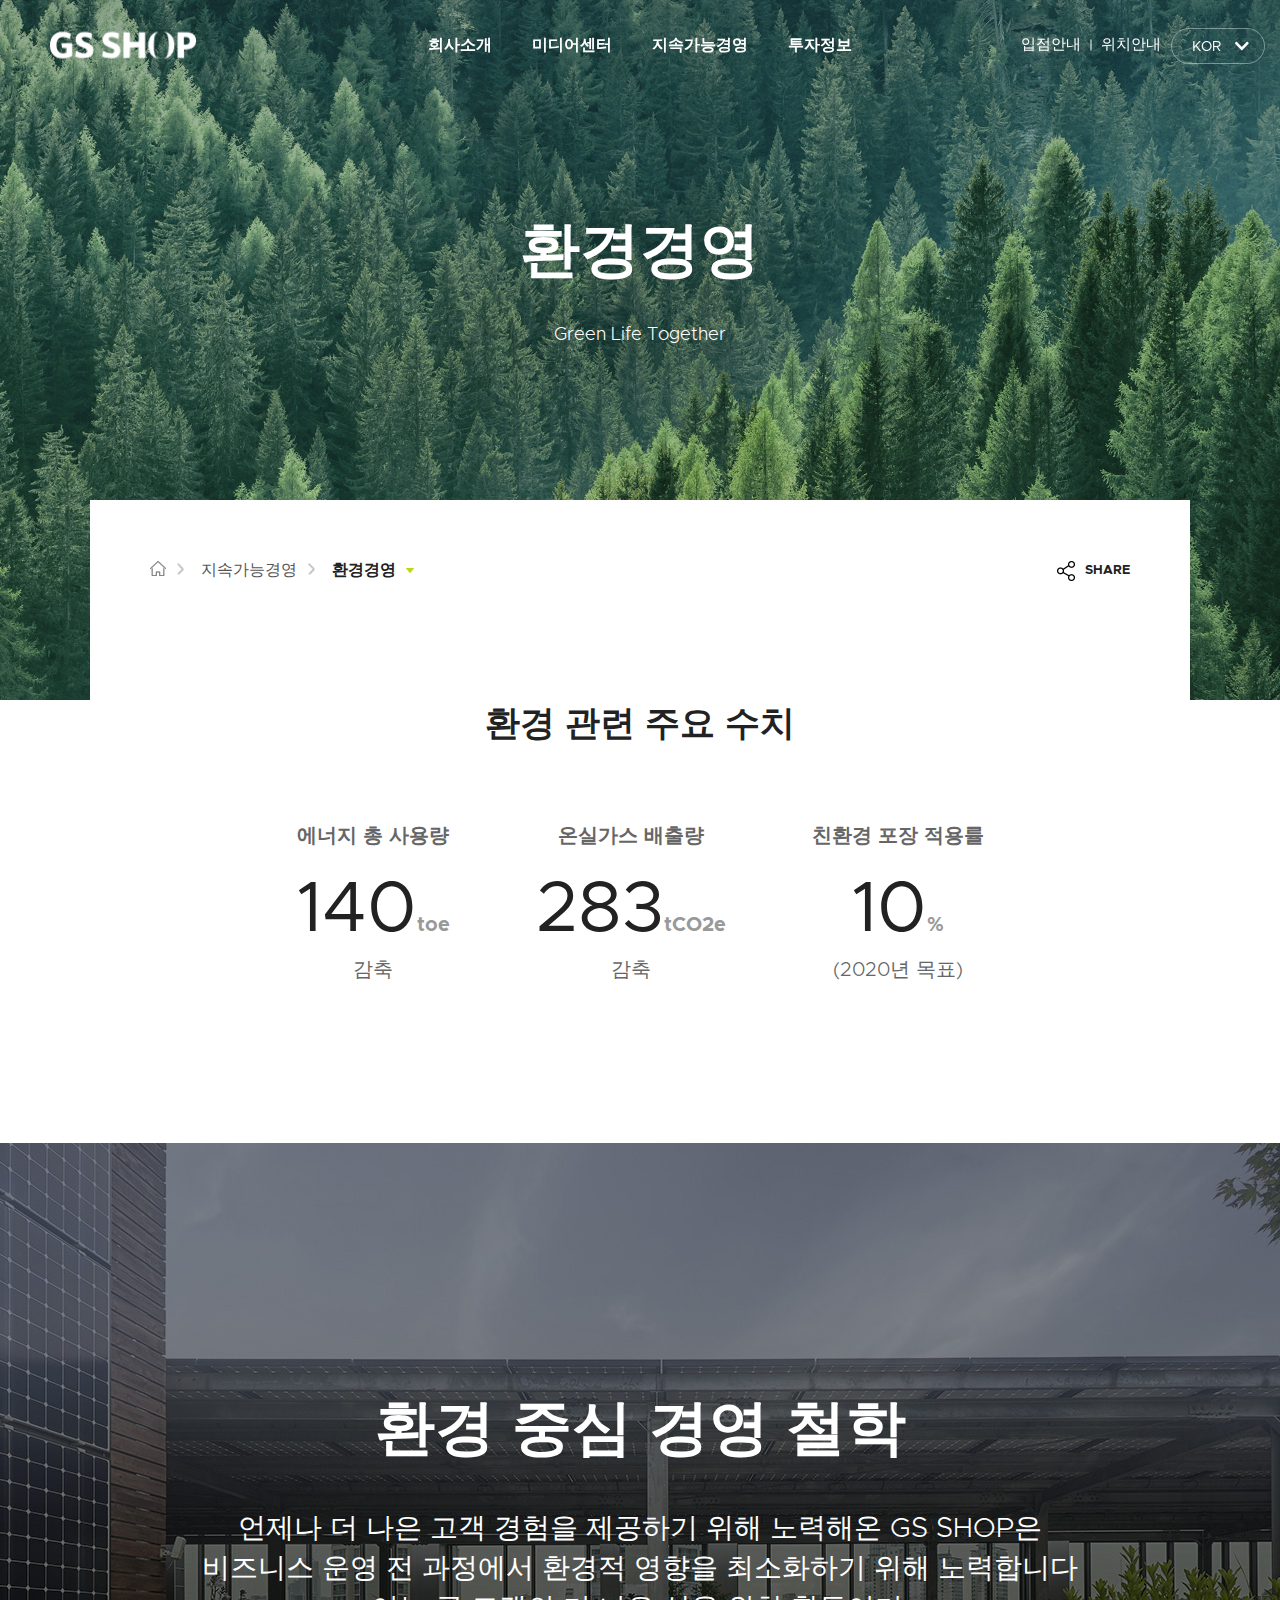
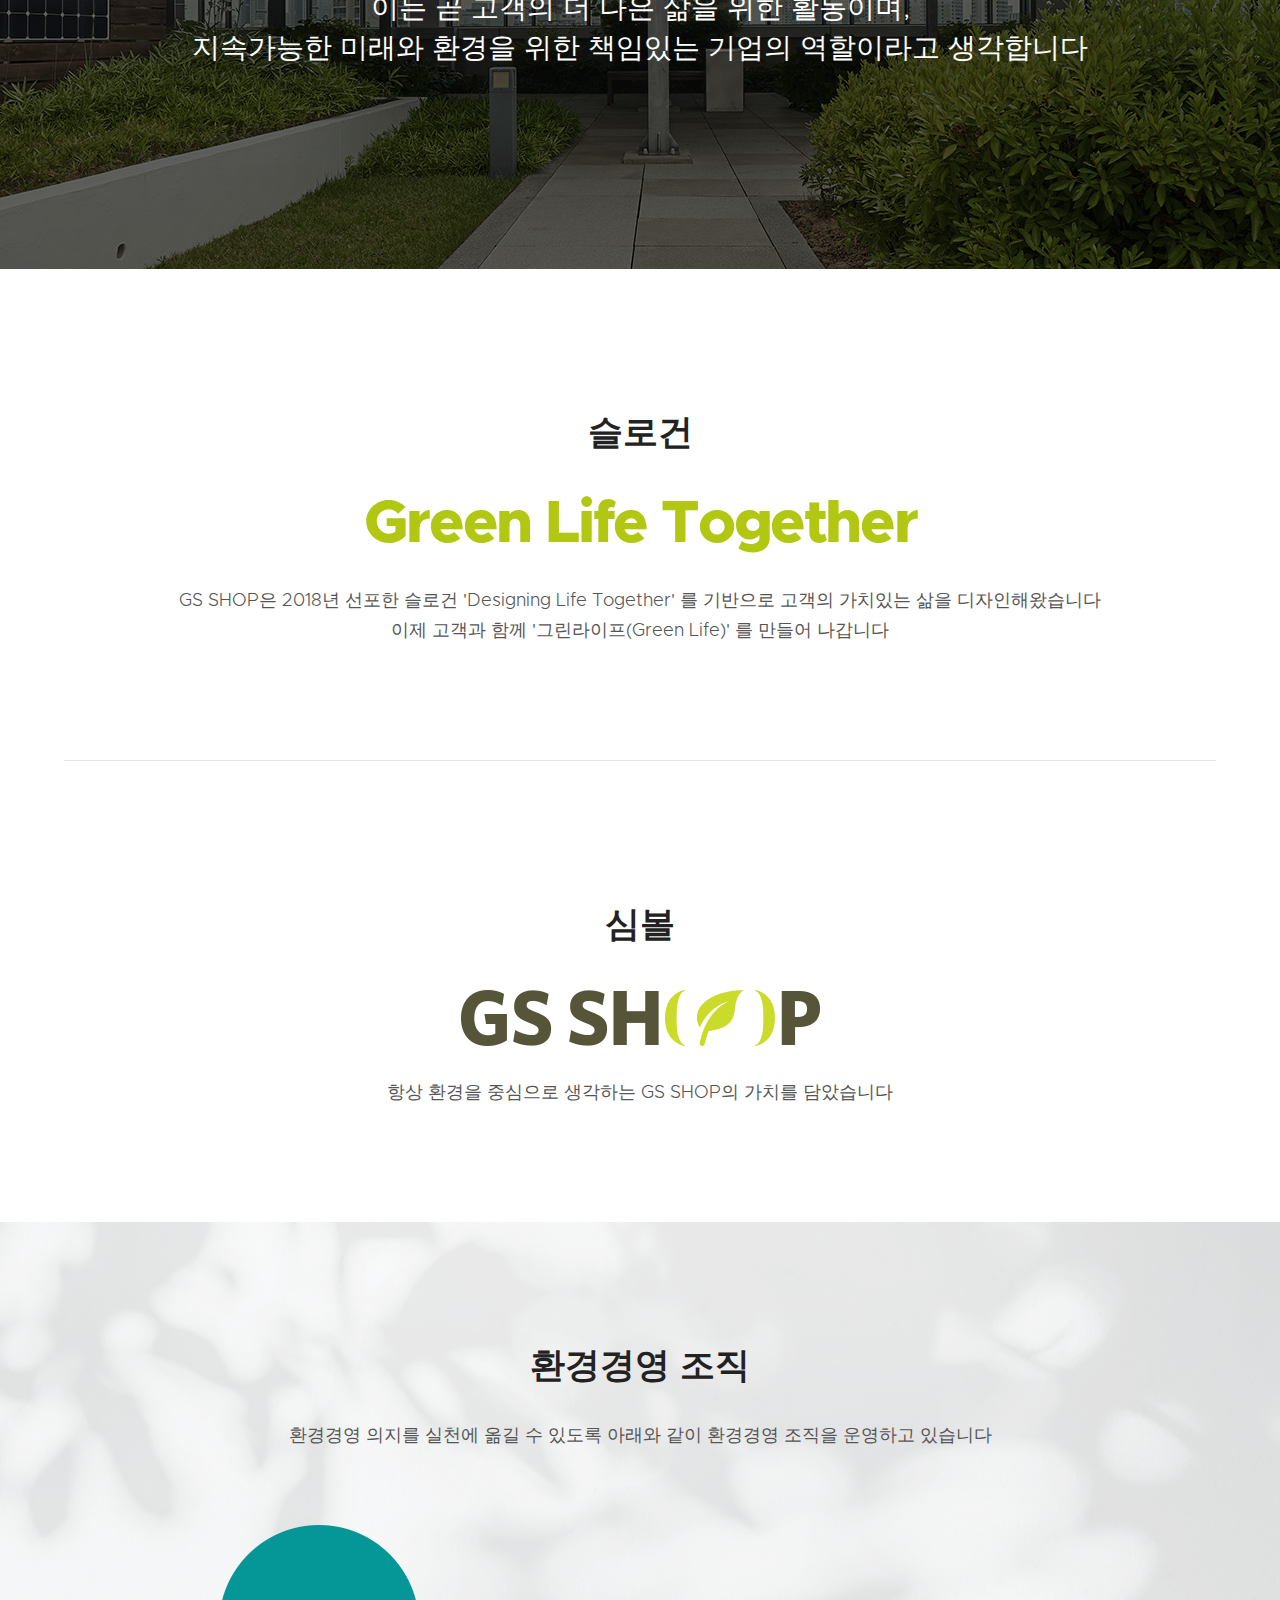
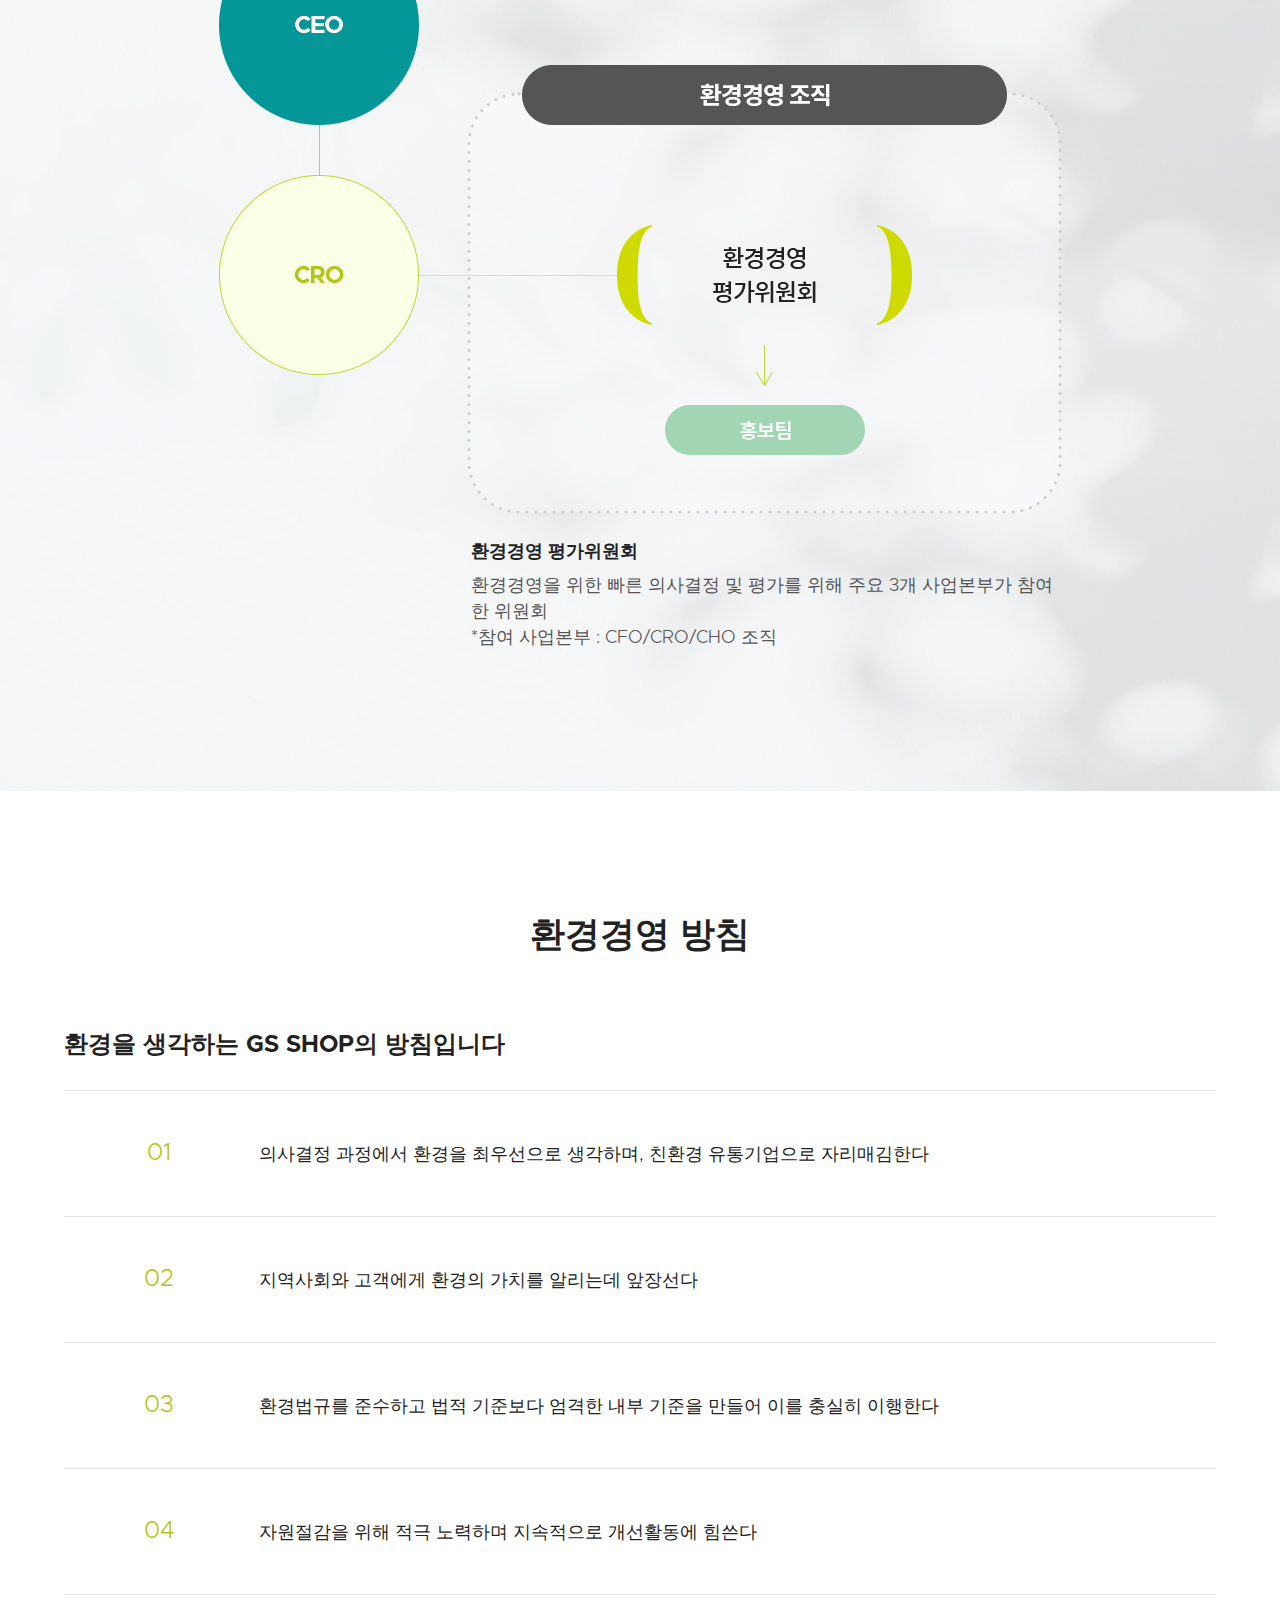
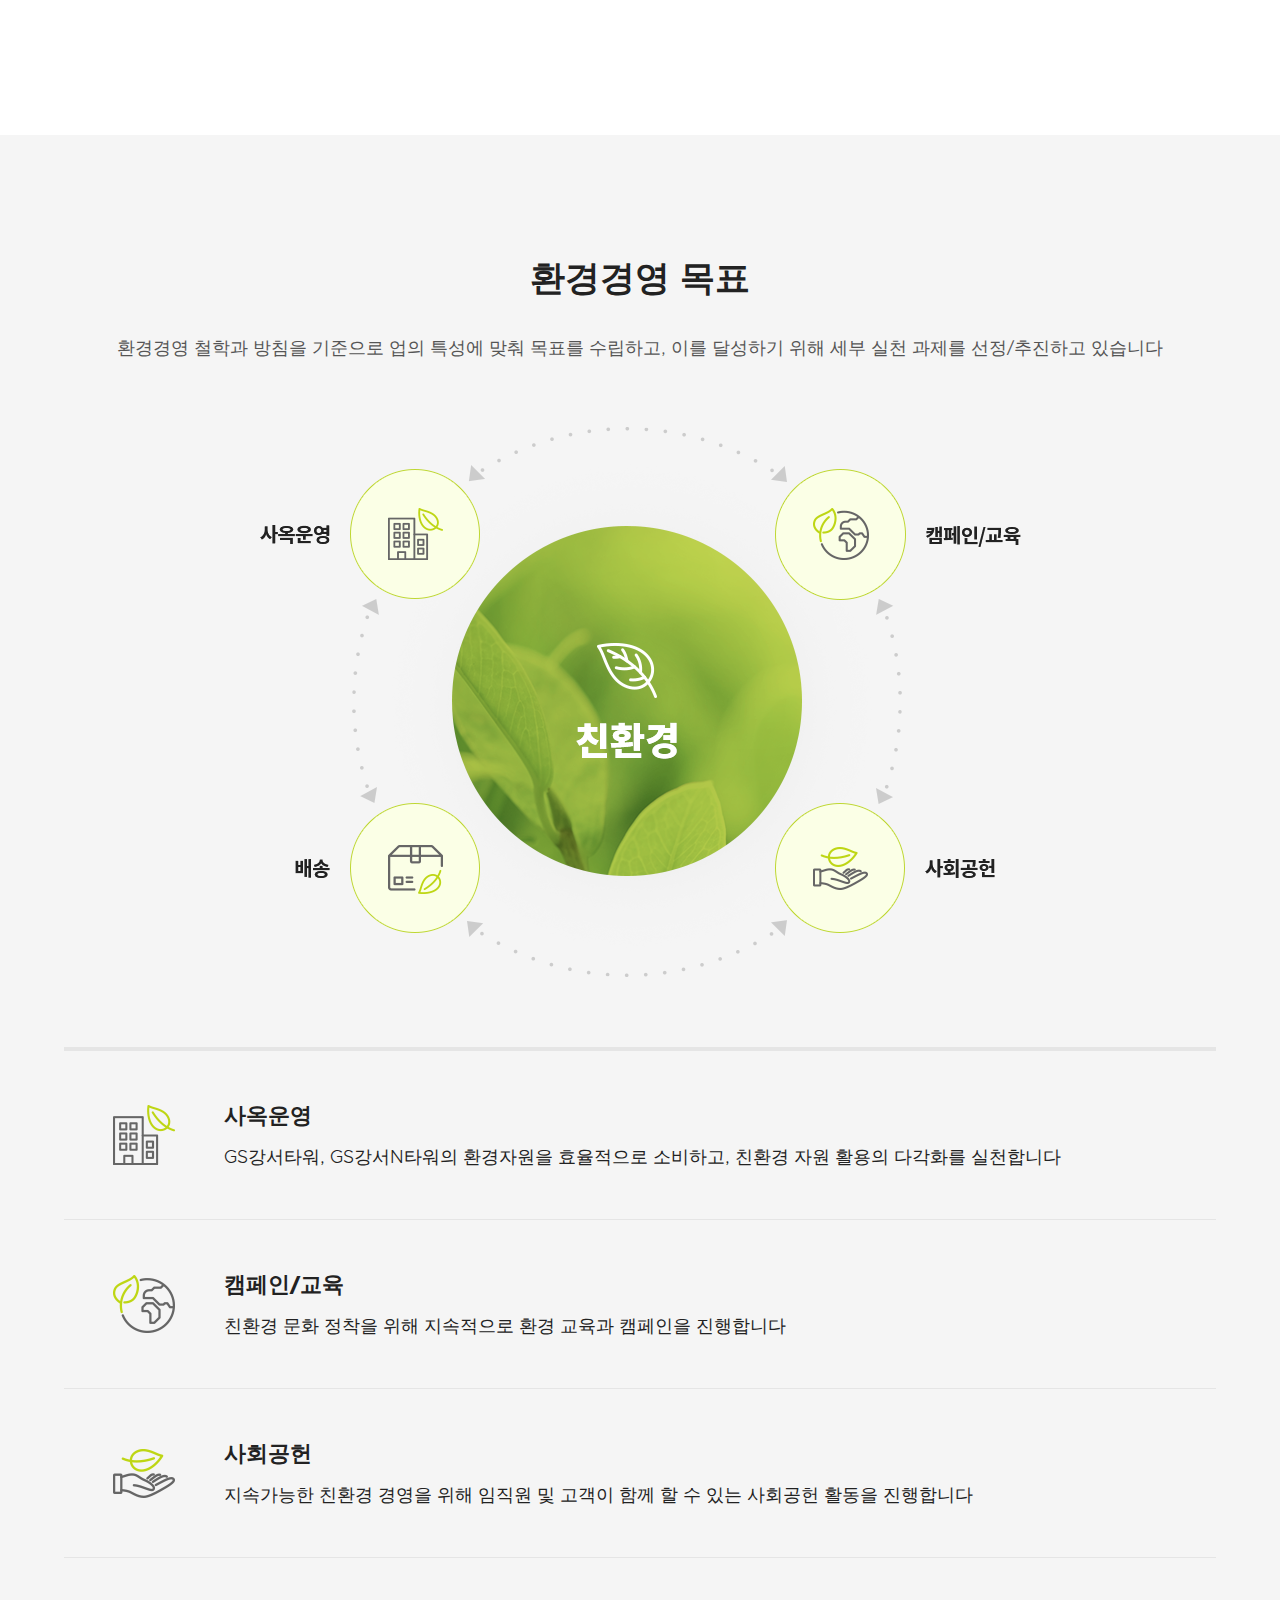
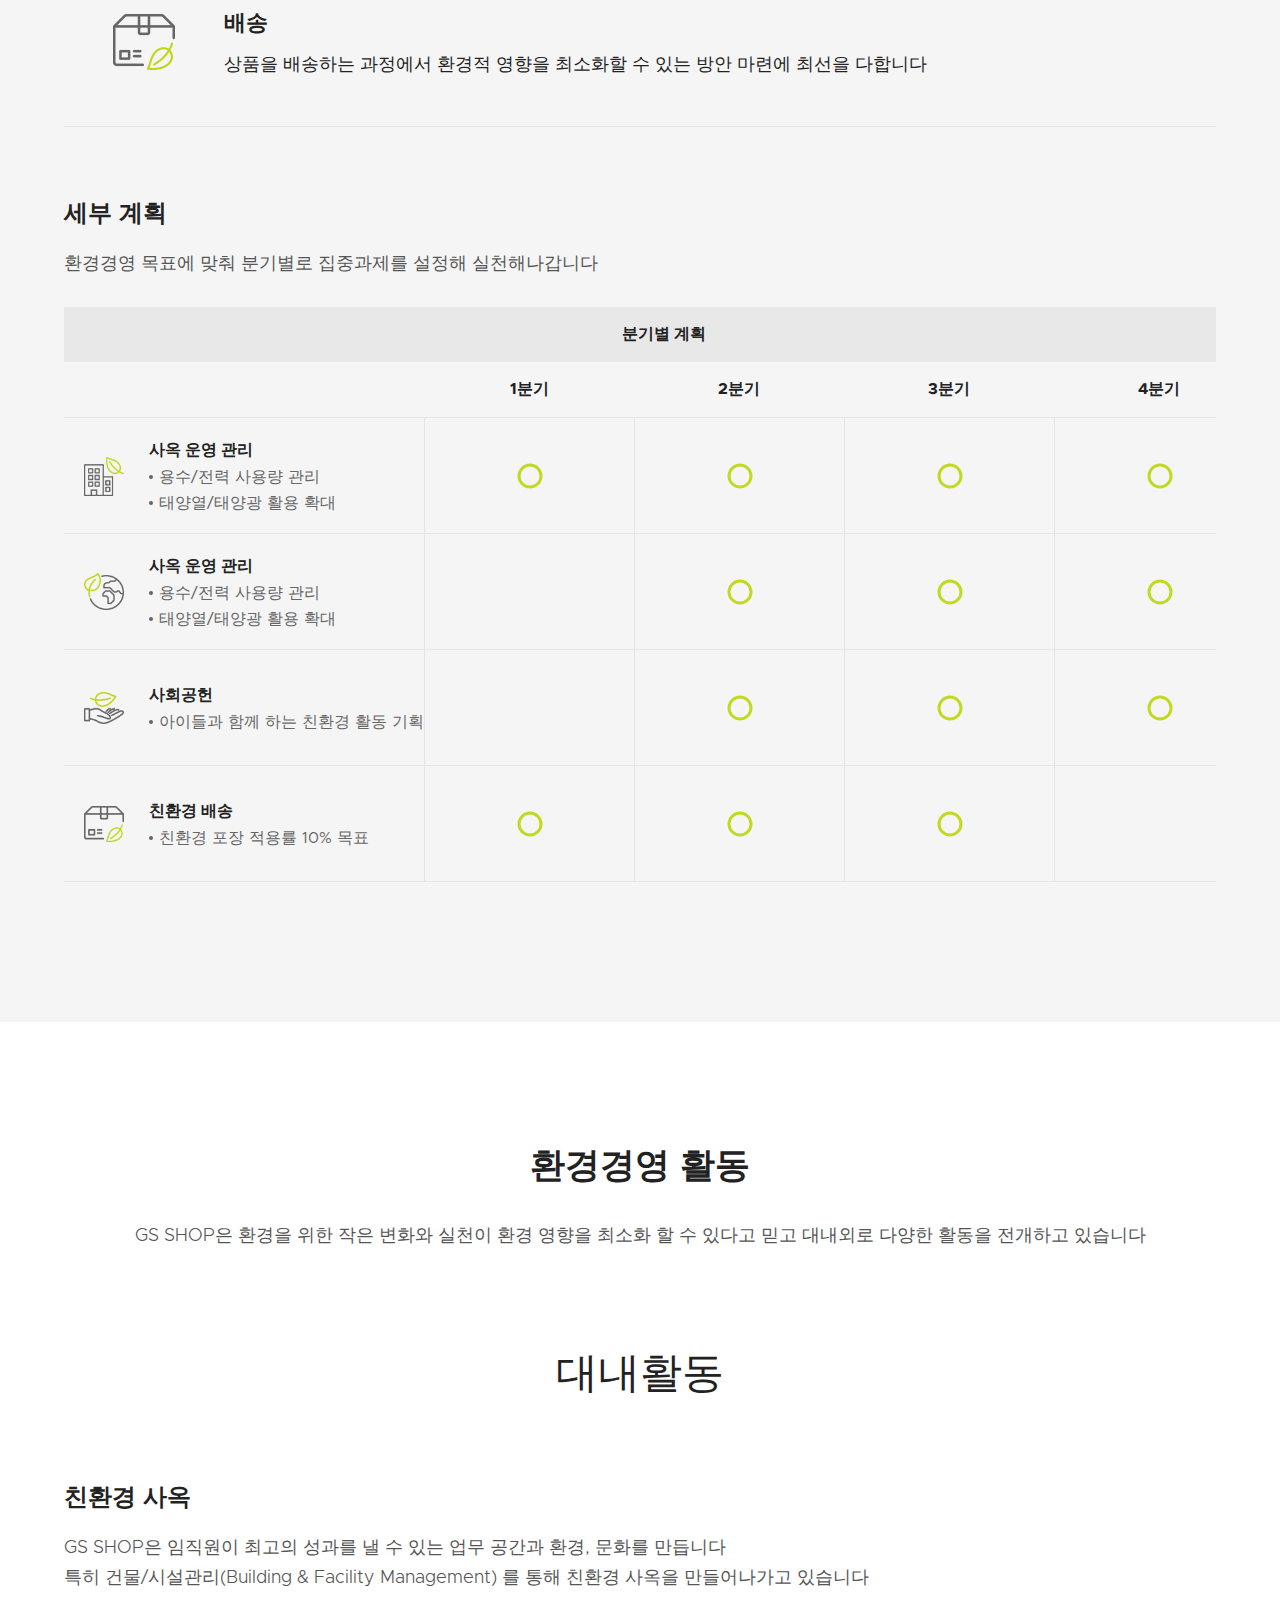
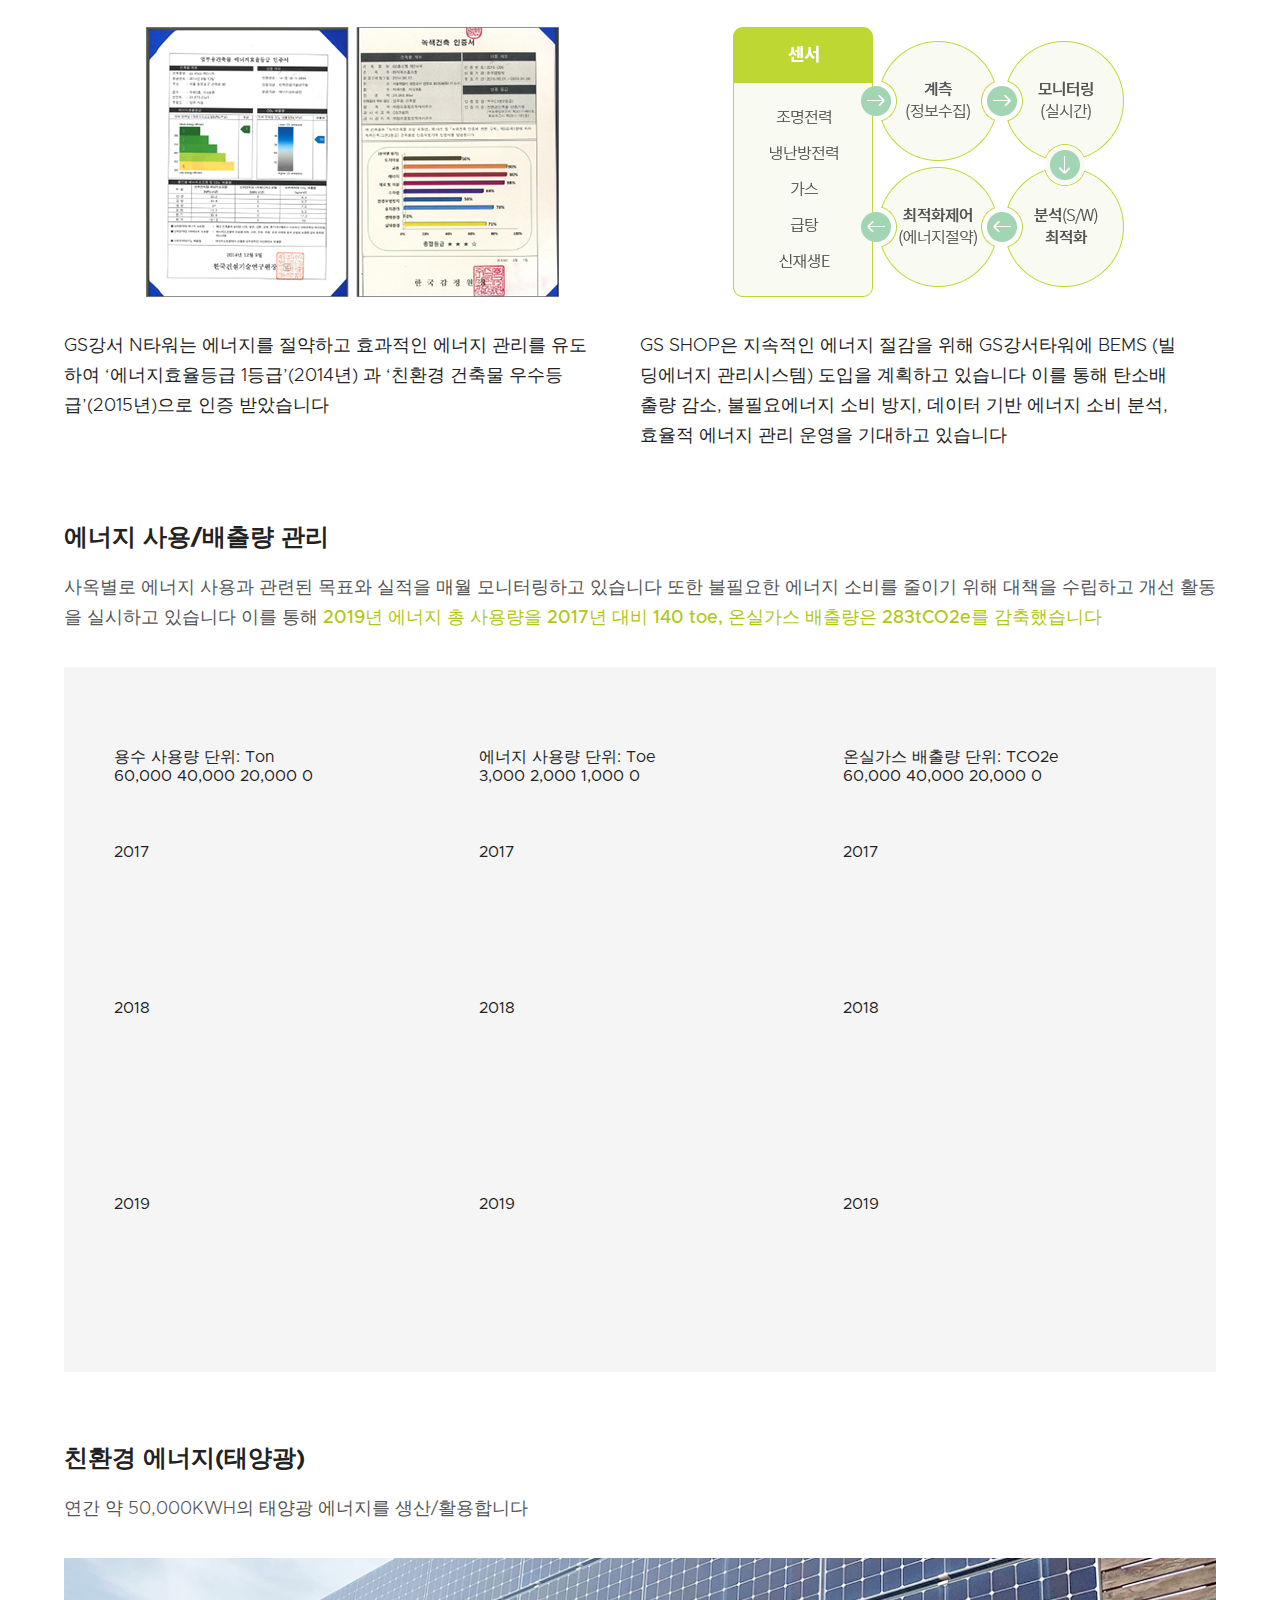
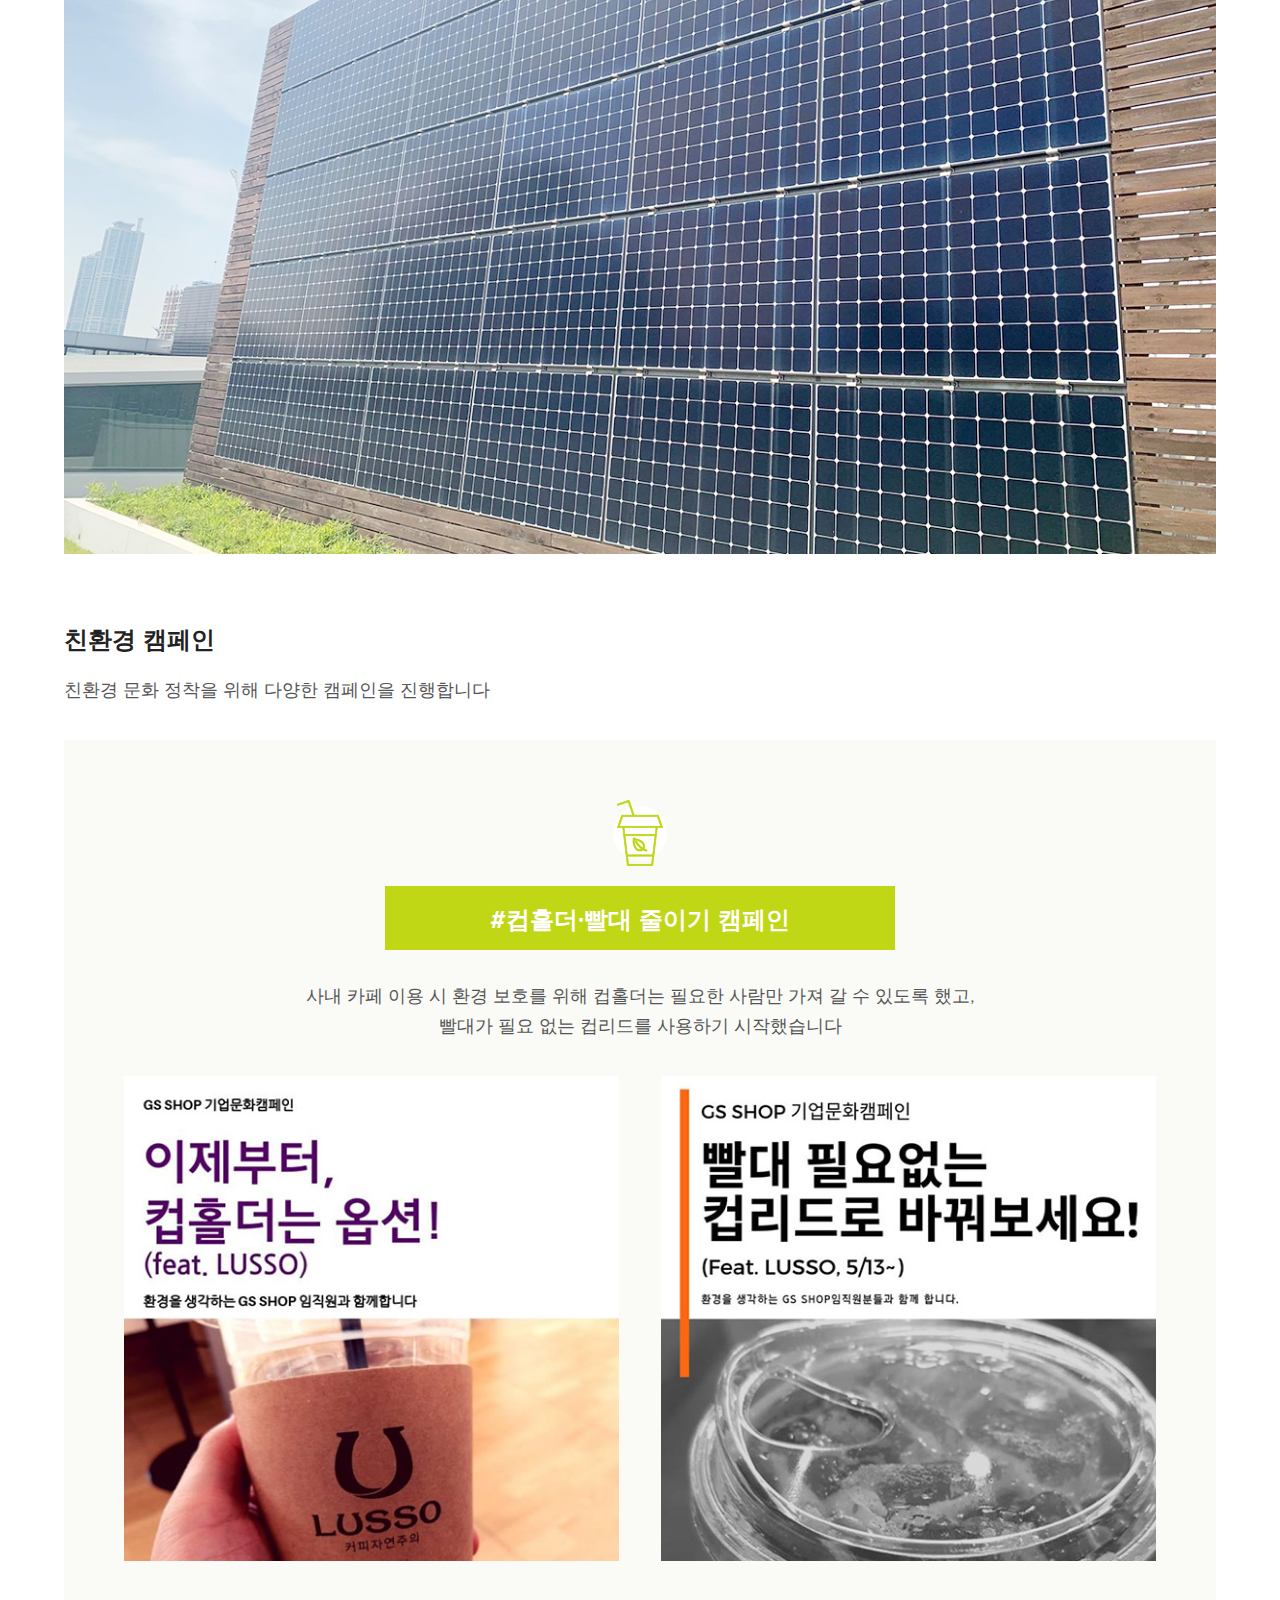
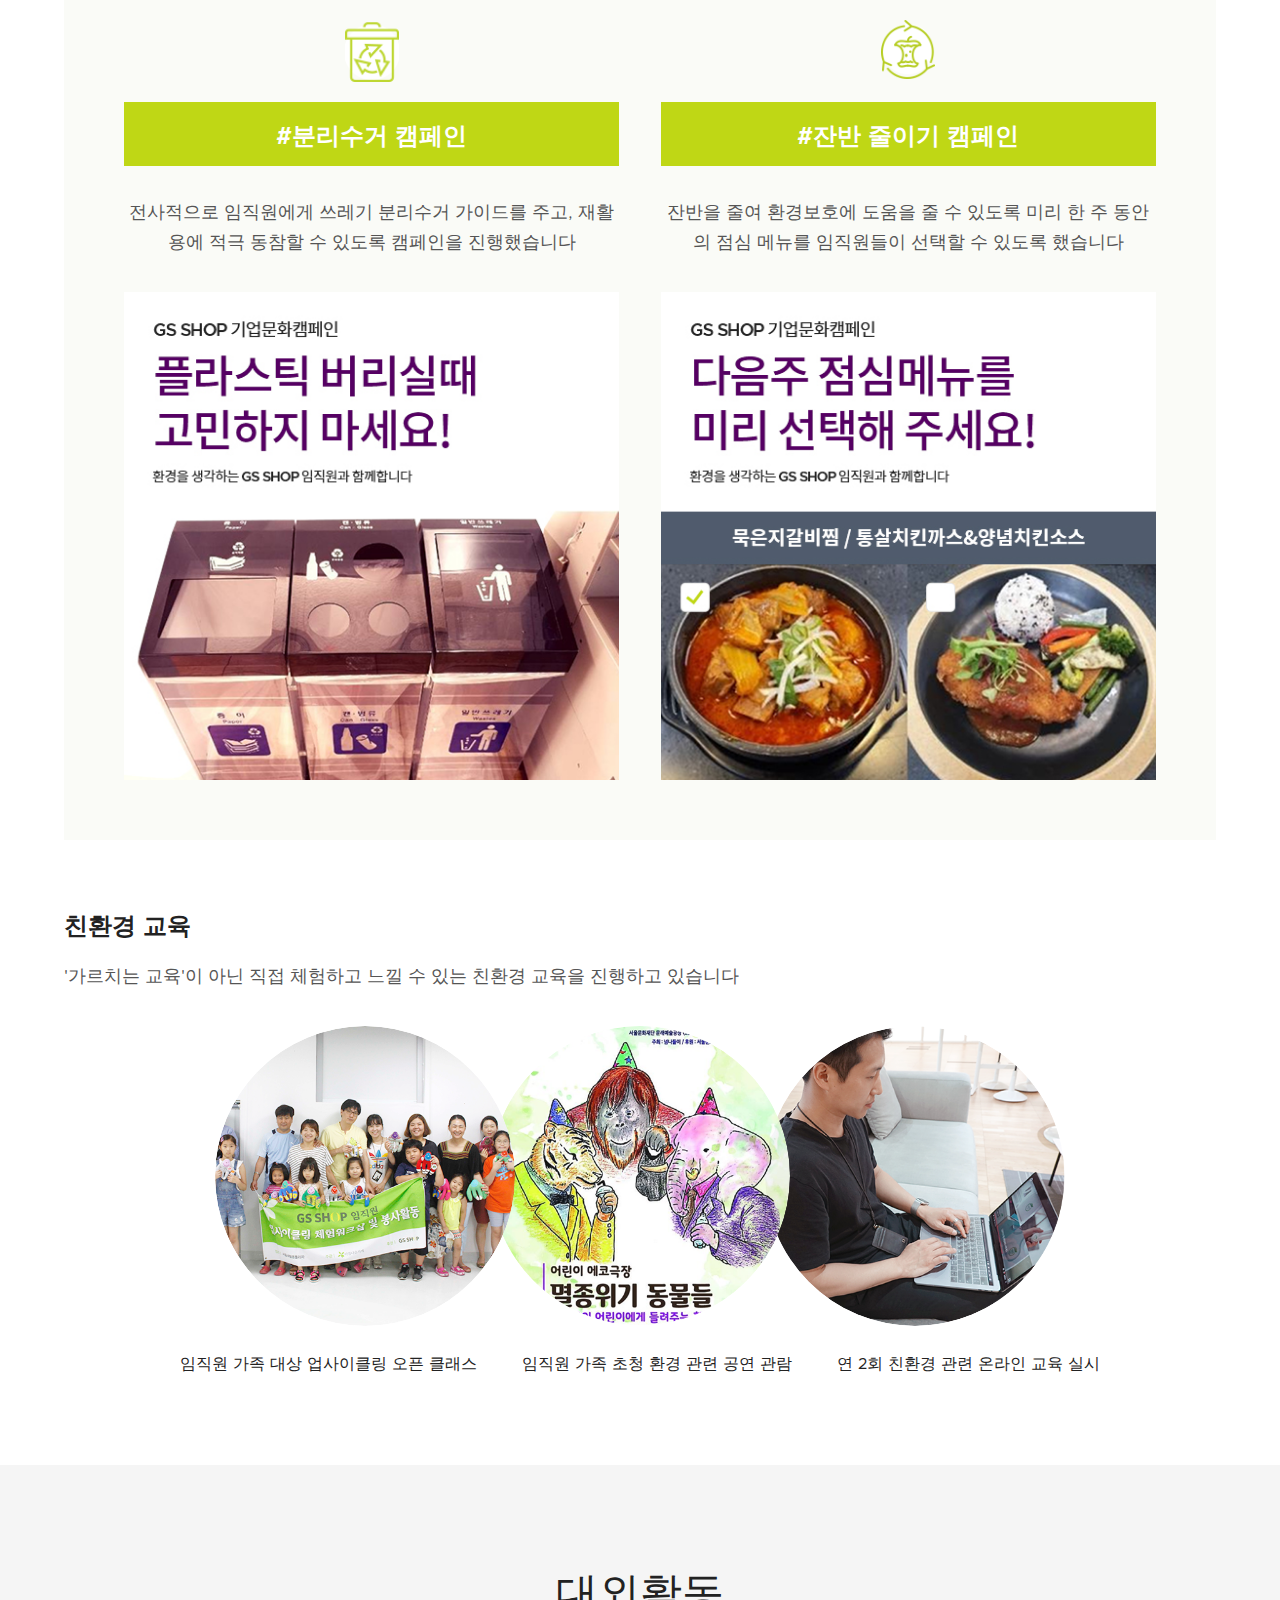
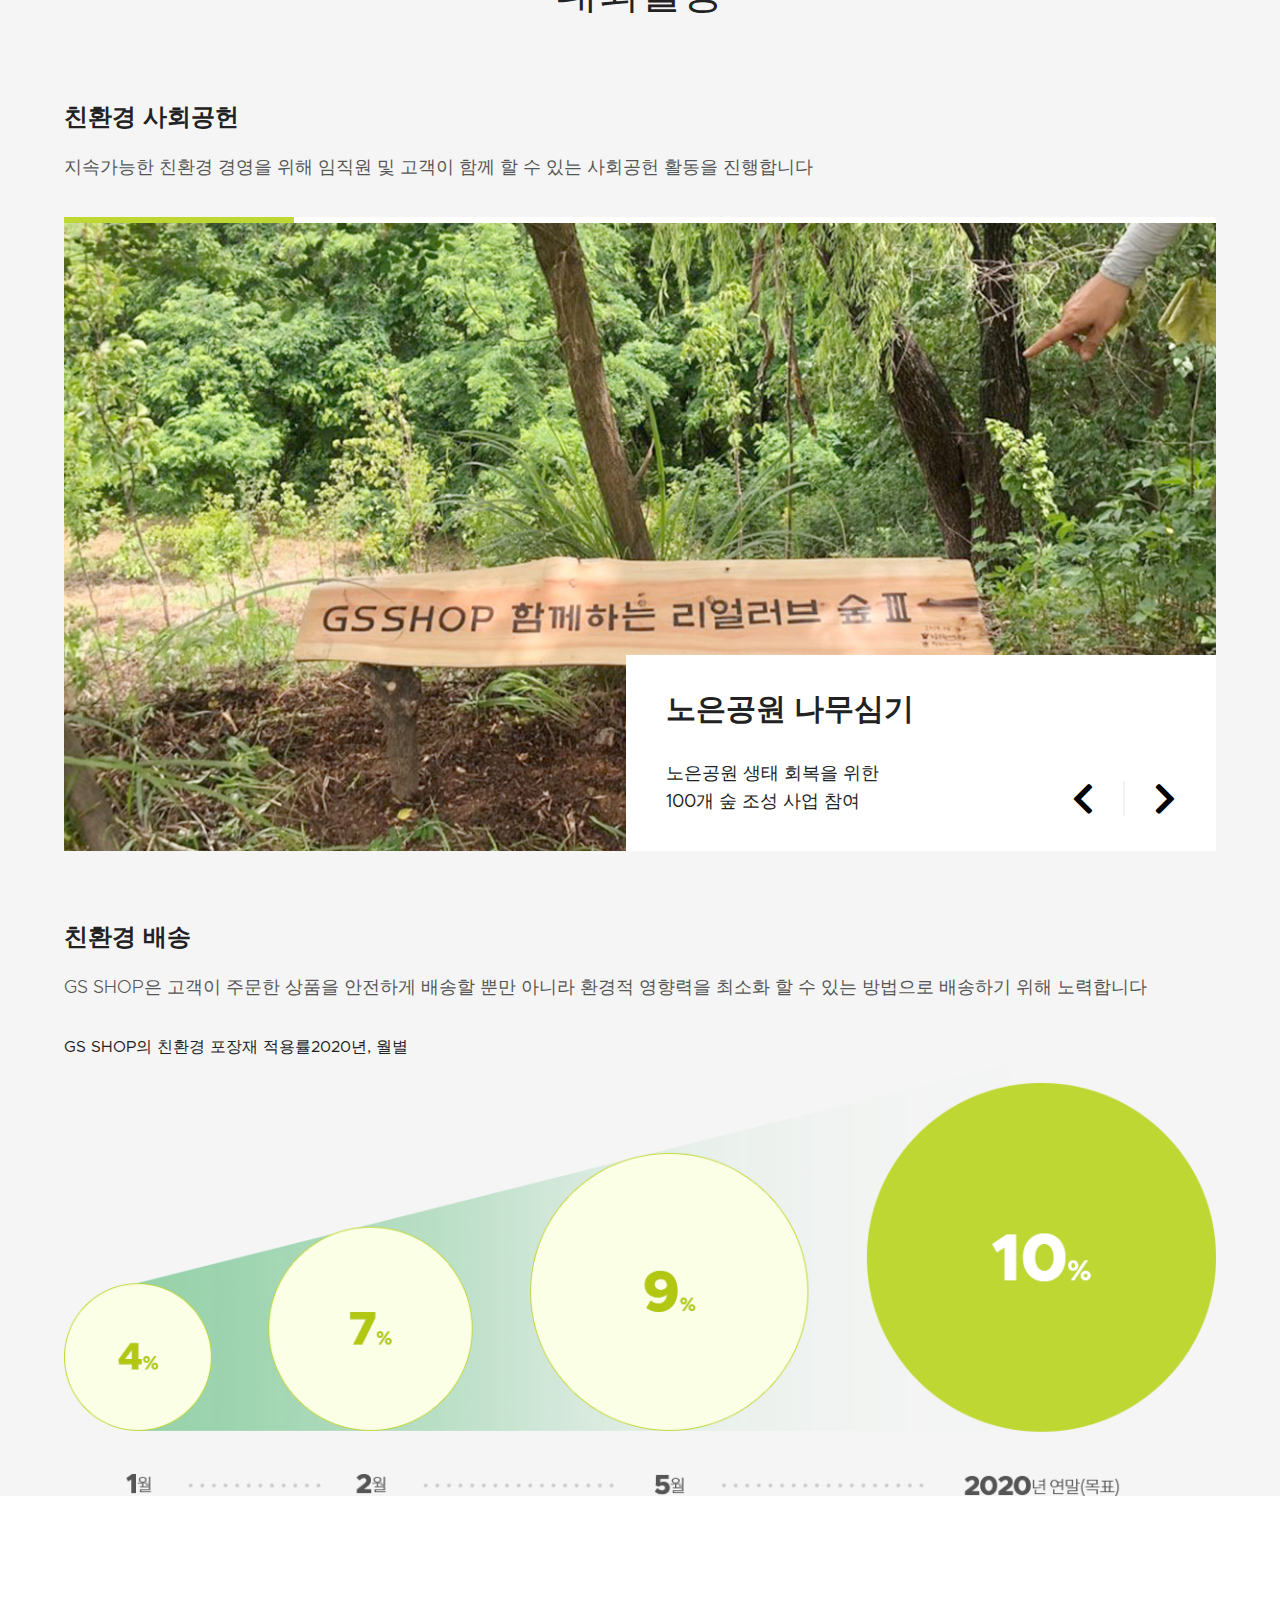
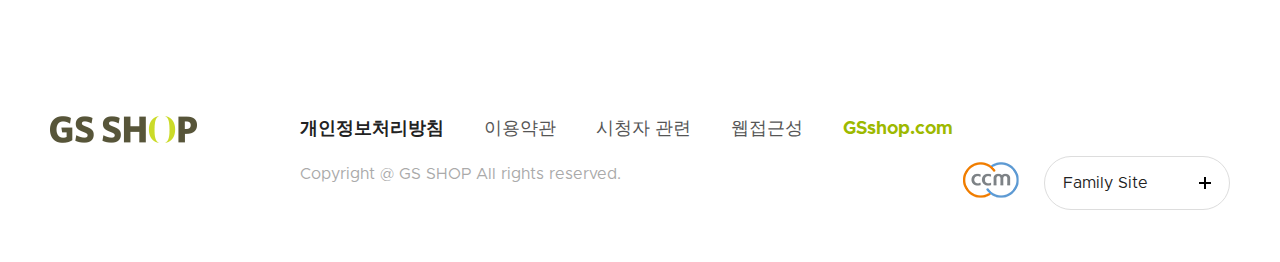
==== commit a210e254: "Add files via upload" ====
--- a/page/manege-environment.html
+++ b/page/manege-environment.html
@@ -331,12 +331,12 @@
                         <span>0</span>
                       </div>
                       <dl>
-                        <dt>2017</dt>
-                        <dd>55,958</dd>
-                        <dt>2018</dt>
-                        <dd>53,267</dd>
-                        <dt>2019</dt>
-                        <dd>55,781</dd>
+                        <dt>2017<span class="bar"></span></dt>
+                        <!-- <dd>55,958</dd> -->
+                        <dt>2018<span class="bar"></span></dt>
+                        <!-- <dd>53,267</dd> -->
+                        <dt>2019<span class="bar"></span></dt>
+                        <!-- <dd>55,781</dd> -->
                       </dl>
                     </li>
                     <li>
@@ -349,12 +349,12 @@
                         <span>0</span>
                       </div>
                       <dl>
-                        <dt>2017</dt>
-                        <dd>2,576</dd>
-                        <dt>2018</dt>
-                        <dd>2,482</dd>
-                        <dt>2019</dt>
-                        <dd>2,436</dd>
+                        <dt>2017<span class="bar"></span></dt>
+                        <!-- <dd>2,576</dd> -->
+                        <dt>2018<span class="bar"></span></dt>
+                        <!-- <dd>2,482</dd> -->
+                        <dt>2019<span class="bar"></span></dt>
+                        <!-- <dd>2,436</dd> -->
                       </dl>
                     </li>
                     <li>
@@ -367,12 +367,12 @@
                         <span>0</span>
                       </div>
                       <dl>
-                        <dt>2017</dt>
-                        <dd>5,222</dd>
-                        <dt>2018</dt>
-                        <dd>5,034</dd>
-                        <dt>2019</dt>
-                        <dd>4,939</dd>
+                        <dt>2017<span class="bar"></span></dt>
+                        <!-- <dd>5,222</dd> -->
+                        <dt>2018<span class="bar"></span></dt>
+                        <!-- <dd>5,034</dd> -->
+                        <dt>2019<span class="bar"></span></dt>
+                        <!-- <dd>4,939</dd> -->
                       </dl>
                     </li>
                   </ul>
@@ -625,6 +625,17 @@
       }
     }
 
+        // main header
+      $(window).on('scroll', function() {
+      var scroll_top = $(this).scrollTop(); 
+      if(scroll_top > 0) {
+        $('#header').addClass('dark');
+      }
+      else if(scroll_top == 0) {
+        $('#header').toggleClass('dark');
+      }
+    });
+
     $('#sub-visual > nav > ol > li.nav > em > a').on('click', function() {
       $(this).parent().parent().toggleClass('open');
     });
